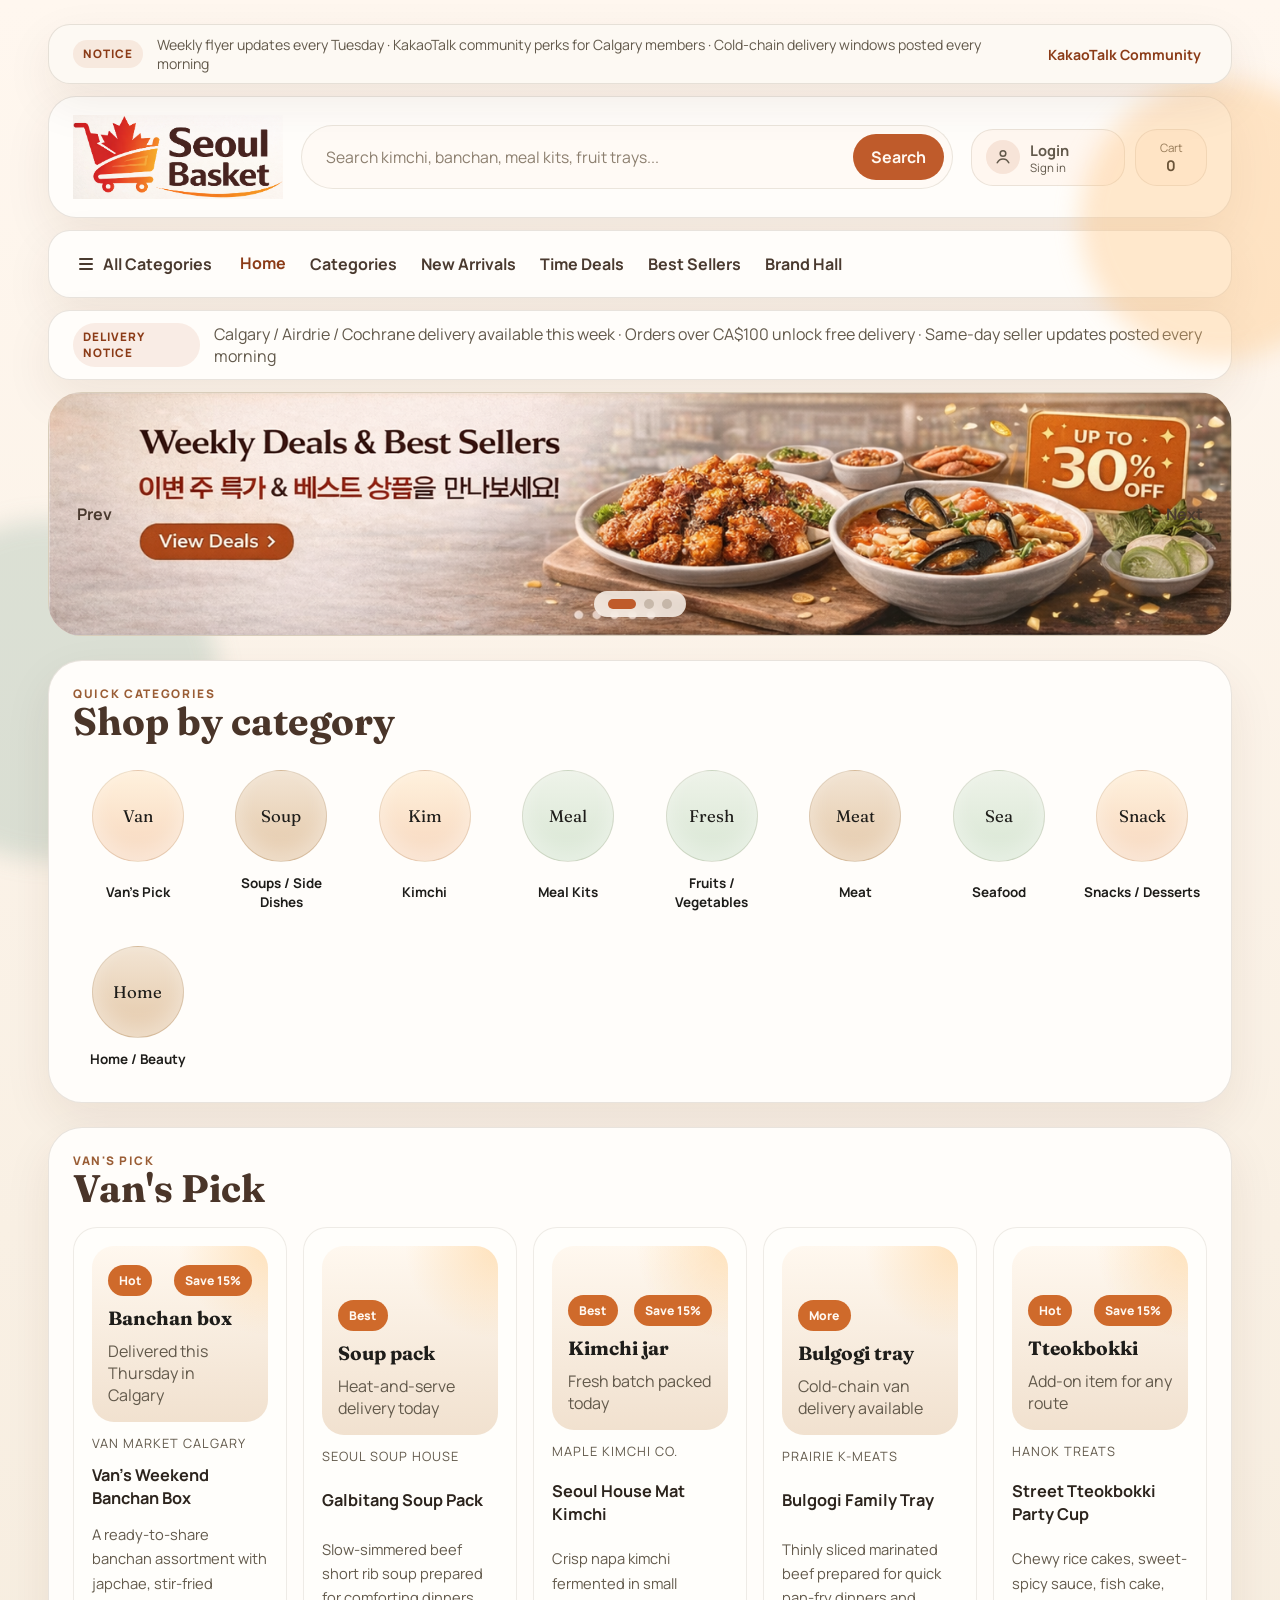
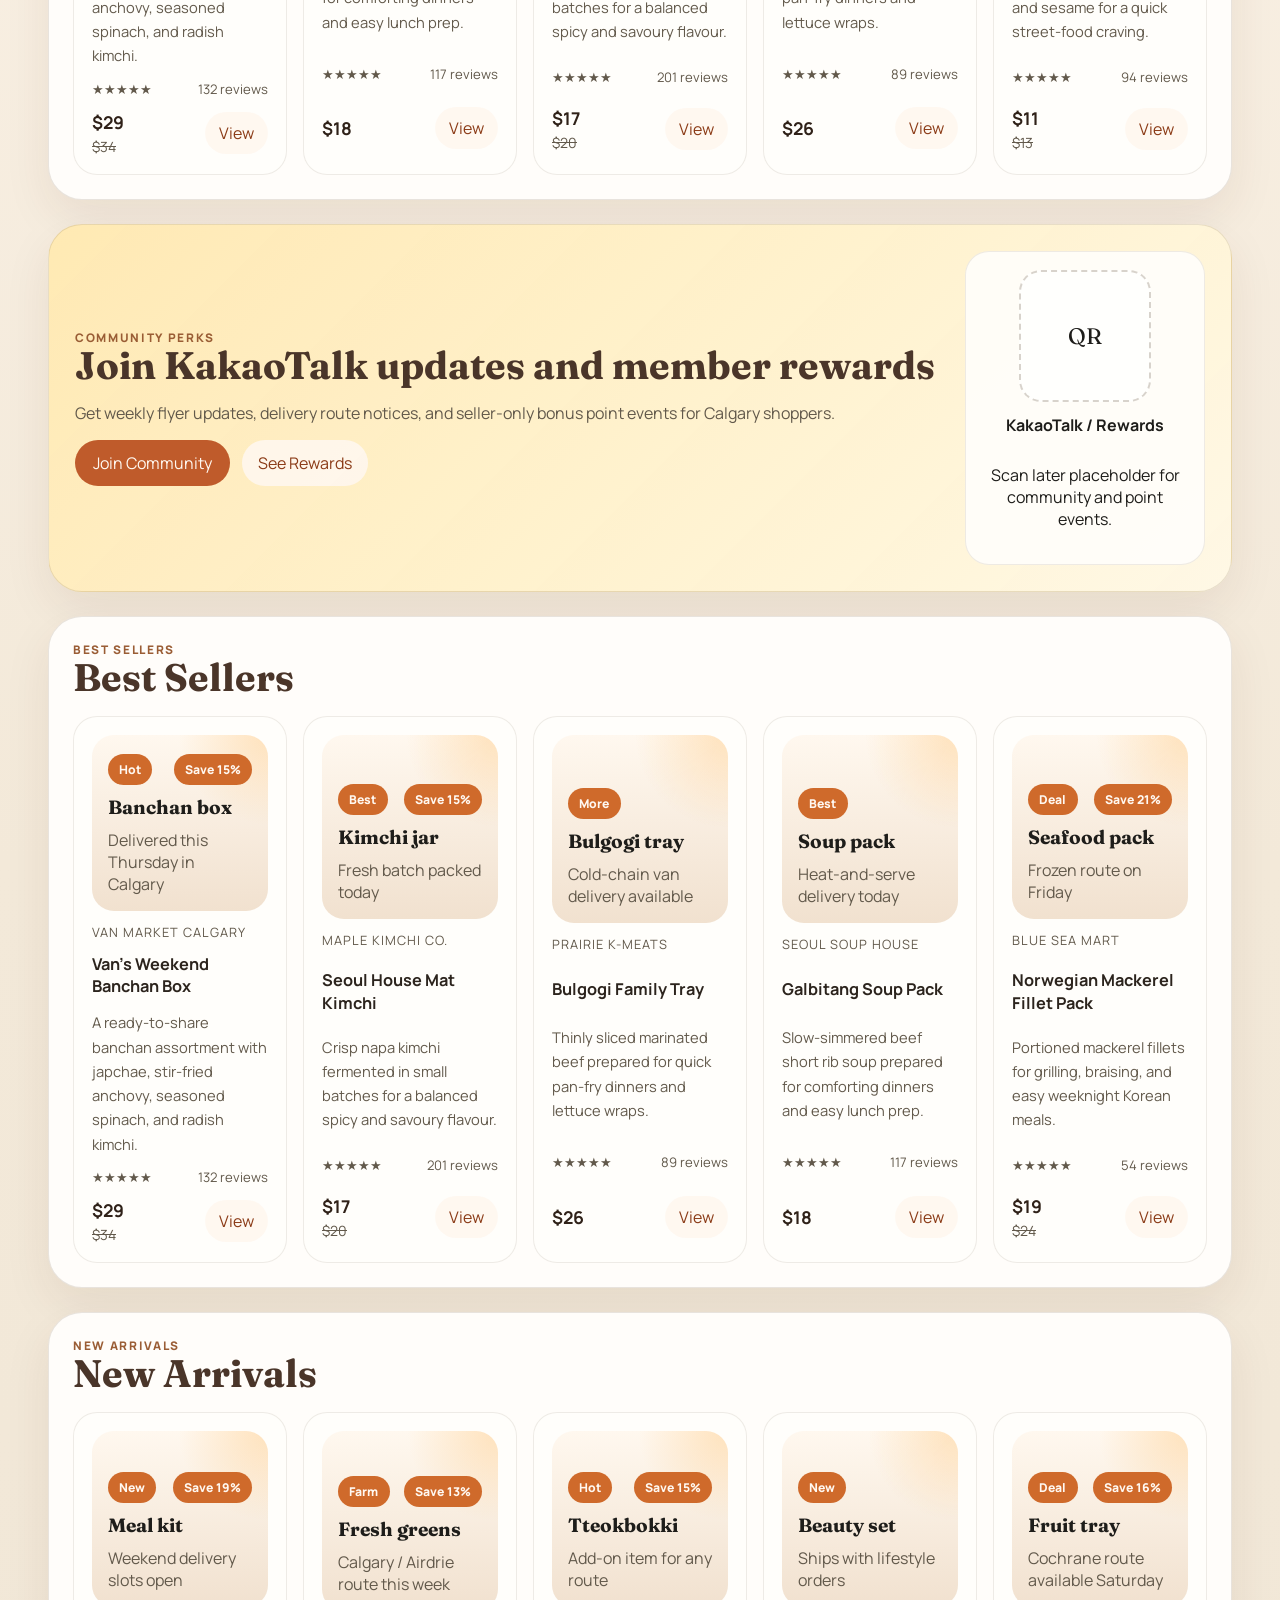
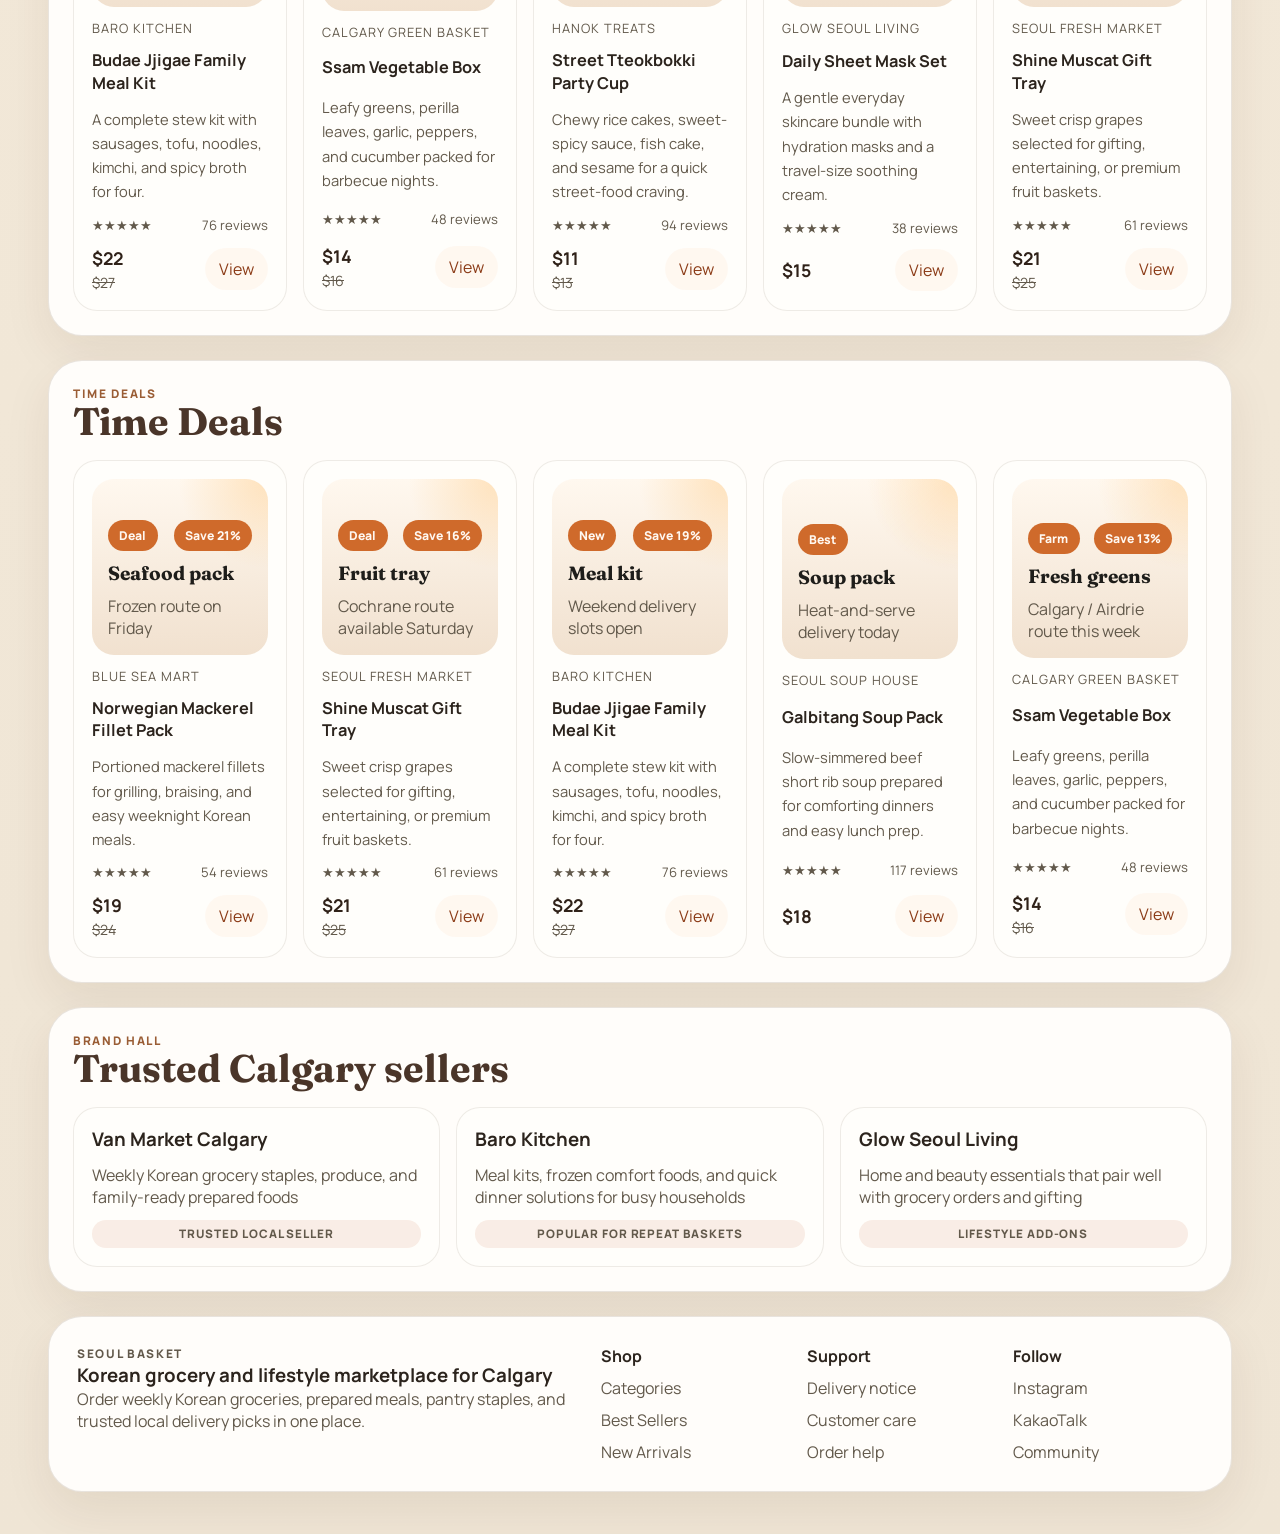
==== index.html @ e6fda18f "Deploying to gh-pages from @ minwookim03-max/ProductforStudy@a2be618640ab3523d55cbaf95f9f45293a58a89" ====
<!doctype html>
<html lang="en">
<head>
  <meta charset="UTF-8" />
  <meta name="viewport" content="width=device-width, initial-scale=1.0" />
  <title>Seoul Basket Calgary Marketplace</title>
  <link rel="preconnect" href="https://fonts.googleapis.com" />
  <link rel="preconnect" href="https://fonts.gstatic.com" crossorigin />
  <link href="https://fonts.googleapis.com/css2?family=Fraunces:wght@500;600;700&family=Manrope:wght@400;500;600;700;800&display=swap" rel="stylesheet" />
  <link href="./style.css?v=prod-a2be618" rel="stylesheet" />
</head>
<body>
  <script>
    window.__APP_ASSET_VERSION__ = "prod-a2be618";
    window.APP_CONFIG = window.APP_CONFIG || {
      googleMapsApiKey: "AIzaSyC_2SfmU3sIT5PCIeGiH0qcoBTX9tlfQNs"
    };
  </script>
  <div id="root"></div>
  <script type="module" src="./main.js?v=prod-a2be618"></script>
</body>
</html>
---- style.css ----
:root {
  color-scheme: light;
  --bg: #f5f0e8;
  --bg-accent: linear-gradient(180deg, #fff7ef 0%, #f3e9d9 52%, #efe5d5 100%);
  --surface: rgba(255, 251, 246, 0.82);
  --surface-strong: #fffdfa;
  --surface-muted: #f0e3d2;
  --ink: #1e1d1a;
  --ink-soft: #62594b;
  --line: rgba(93, 72, 47, 0.16);
  --brand: #bf5b2b;
  --brand-deep: #8b3b17;
  --accent: #2f6b5f;
  --success: #2f7a48;
  --shadow: 0 24px 80px rgba(71, 42, 18, 0.12);
}

* {
  box-sizing: border-box;
}

html {
  scroll-behavior: smooth;
}

body {
  margin: 0;
  min-height: 100vh;
  font-family: "Manrope", sans-serif;
  background: var(--bg-accent);
  color: var(--ink);
}

button,
input {
  font: inherit;
}

button {
  cursor: pointer;
}

#root {
  min-height: 100vh;
}

.page-shell {
  position: relative;
  min-height: 100vh;
  padding: 24px;
}

.page-shell::before,
.page-shell::after {
  content: "";
  position: fixed;
  z-index: 0;
  border-radius: 999px;
  filter: blur(12px);
  pointer-events: none;
}

.page-shell::before {
  top: 80px;
  right: -80px;
  width: 280px;
  height: 280px;
  background: rgba(255, 191, 116, 0.34);
}

.page-shell::after {
  left: -120px;
  bottom: 40px;
  width: 340px;
  height: 340px;
  background: rgba(74, 133, 118, 0.18);
}

.site-header,
.content-shell {
  position: relative;
  z-index: 1;
}

.site-header {
  display: flex;
  align-items: center;
  justify-content: space-between;
  gap: 16px;
  width: min(1180px, 100%);
  margin: 0 auto 18px;
  padding: 12px 18px;
  border: 1px solid var(--line);
  border-radius: 24px;
  background: rgba(255, 253, 250, 0.72);
  backdrop-filter: blur(18px);
  box-shadow: var(--shadow);
}

.brand-block {
  display: flex;
  align-items: center;
  min-height: 128px;
}

.brand-logo {
  display: block;
  width: auto;
  height: 128px;
  max-width: min(320px, 30vw);
  object-fit: contain;
}

.brand-kicker,
.eyebrow {
  margin: 0;
  text-transform: uppercase;
  letter-spacing: 0.16em;
  font-size: 0.74rem;
  color: var(--ink-soft);
}

.brand-title {
  font-family: "Fraunces", serif;
  font-size: 1.55rem;
}

.top-nav {
  display: flex;
  flex-wrap: wrap;
  justify-content: center;
  gap: 10px;
}

.header-actions {
  display: flex;
  align-items: center;
  justify-content: flex-end;
  gap: 10px;
  margin-left: auto;
}

.nav-link,
.filter-chip,
.button-secondary,
.cart-pill,
.login-pill,
.button-primary {
  border: 0;
  border-radius: 999px;
  transition: transform 180ms ease, background-color 180ms ease, color 180ms ease, opacity 180ms ease;
}

.nav-link,
.filter-chip,
.button-secondary {
  padding: 10px 16px;
  background: rgba(255, 247, 239, 0.88);
  color: var(--ink);
}

.nav-link.is-active,
.filter-chip.is-active {
  background: var(--ink);
  color: #fff;
}

.cart-pill,
.login-pill,
.button-primary {
  padding: 12px 18px;
  background: var(--brand);
  color: #fff8f1;
}

.button-secondary {
  color: var(--brand-deep);
}

.login-pill {
  background: rgba(255, 247, 239, 0.88);
  color: var(--ink);
}

.button-primary:hover,
.button-secondary:hover,
.nav-link:hover,
.filter-chip:hover,
.cart-pill:hover,
.login-pill:hover,
.category-card:hover {
  transform: translateY(-1px);
}

.content-shell {
  width: min(1180px, 100%);
  margin: 0 auto;
}

.hero-panel,
.page-panel,
.marketplace-band,
.summary-card {
  border: 1px solid var(--line);
  background: var(--surface);
  backdrop-filter: blur(18px);
  box-shadow: var(--shadow);
}

.hero-panel {
  display: grid;
  grid-template-columns: 1.5fr 0.9fr;
  gap: 24px;
  padding: 30px;
  border-radius: 36px;
}

.section-heading h1,
.section-heading h2,
.product-copy h1,
.hero-copy h1:not(.hero-home-title) {
  margin: 0;
  font-family: "Fraunces", serif;
  line-height: 1.02;
}

.hero-copy h1:not(.hero-home-title) {
  font-size: clamp(2.5rem, 4.5vw, 5rem);
  max-width: 11ch;
}

.hero-copy .hero-home-title {
  margin: 0;
  font-family: "Fraunces", serif;
  font-size: clamp(2.2rem, 3.6vw, 3.75rem);
  font-weight: 600;
  line-height: 1.06;
  letter-spacing: -0.025em;
  max-width: 13ch;
  text-wrap: pretty;
}

.hero-text,
.value-card p,
.seller-card p,
.product-description,
.collection-summary p,
.checkout-note p,
.cart-copy p {
  color: var(--ink-soft);
  line-height: 1.7;
}

.hero-actions,
.stat-grid,
.category-grid,
.seller-grid,
.product-grid,
.step-row,
.form-grid {
  display: grid;
  gap: 14px;
}

.hero-actions {
  grid-template-columns: repeat(2, max-content);
  align-items: center;
  margin: 28px 0;
}

.stat-grid {
  grid-template-columns: repeat(3, minmax(0, 1fr));
}

.stat-card,
.value-card,
.category-card,
.seller-card,
.product-card,
.checkout-note,
.cart-item {
  border: 1px solid var(--line);
  border-radius: 24px;
  background: rgba(255, 254, 252, 0.82);
}

.stat-card,
.value-card,
.seller-card {
  padding: 18px;
}

.stat-card strong {
  display: block;
  font-size: 1.7rem;
  margin-bottom: 8px;
}

.hero-aside {
  display: grid;
  gap: 14px;
  padding: 18px;
  border-radius: 28px;
  background: linear-gradient(180deg, rgba(58, 107, 94, 0.08), rgba(255, 255, 255, 0.6));
}

.section-block,
.page-panel {
  margin-top: 24px;
}

.section-heading {
  display: grid;
  gap: 10px;
  margin-bottom: 18px;
}

.section-heading h2,
.section-heading h1,
.product-copy h1 {
  font-size: clamp(2rem, 3.2vw, 3.4rem);
}

.category-grid {
  grid-template-columns: repeat(4, minmax(0, 1fr));
}

.category-card {
  padding: 22px;
  text-align: left;
}

.category-name {
  display: block;
  margin-bottom: 10px;
  font-weight: 800;
  font-size: 1.05rem;
}

.category-meta,
.category-accent,
.seller-line,
.product-meta,
.summary-highlight,
.rating-row span,
.step-chip,
.checkout-line span {
  color: var(--ink-soft);
}

.category-accent {
  display: block;
  margin-top: 14px;
  line-height: 1.6;
}

.marketplace-band {
  padding: 24px;
  border-radius: 30px;
}

.seller-grid {
  grid-template-columns: repeat(3, minmax(0, 1fr));
}

.seller-card span {
  color: var(--accent);
  font-weight: 700;
}

.product-grid {
  grid-template-columns: repeat(4, minmax(0, 1fr));
}

.product-card {
  padding: 18px;
}

.product-card-top {
  display: grid;
  gap: 12px;
}

.product-badge {
  justify-self: start;
  padding: 7px 12px;
  border-radius: 999px;
  background: rgba(191, 91, 43, 0.12);
  color: var(--brand-deep);
  font-size: 0.82rem;
  font-weight: 800;
}

.product-thumb,
.product-illustration,
.mini-illustration {
  display: grid;
  place-items: center;
  border-radius: 22px;
  background: linear-gradient(135deg, #f8dfbc, #f4f0e8 58%, #dcece6);
  color: var(--brand-deep);
  font-family: "Fraunces", serif;
}

.product-thumb {
  min-height: 160px;
}

.product-card h3,
.seller-card h3,
.value-card h3,
.cart-copy h3 {
  margin: 14px 0 8px;
}

.product-meta,
.product-footer,
.summary-row,
.rating-row,
.checkout-line {
  display: flex;
  align-items: center;
  justify-content: space-between;
  gap: 12px;
}

.product-meta {
  margin: 14px 0 18px;
  font-size: 0.92rem;
}

.product-footer strong,
.price-tag,
.line-total {
  font-size: 1.35rem;
}

.page-panel {
  padding: 28px;
  border-radius: 32px;
}

.category-tabs {
  display: flex;
  flex-wrap: wrap;
  gap: 12px;
  margin-bottom: 16px;
}

.collection-summary {
  display: flex;
  align-items: center;
  justify-content: space-between;
  gap: 18px;
  margin-bottom: 22px;
  padding: 16px 20px;
  border-radius: 22px;
  background: rgba(255, 248, 239, 0.82);
}

.product-layout {
  display: grid;
  grid-template-columns: 1.05fr 1fr;
  gap: 26px;
}

.product-visual {
  display: grid;
  gap: 16px;
}

.product-illustration {
  min-height: 440px;
  font-size: clamp(2.2rem, 6vw, 4.8rem);
}

.purchase-box,
.summary-card {
  display: grid;
  gap: 14px;
  padding: 22px;
  border-radius: 28px;
  background: rgba(255, 249, 244, 0.96);
}

.inline-link {
  padding: 0;
  border: 0;
  background: transparent;
  color: var(--accent);
}

.full-width {
  width: 100%;
}

.split-layout {
  display: grid;
  grid-template-columns: minmax(0, 1.4fr) 360px;
  gap: 24px;
}

.cart-list,
.checkout-form {
  display: grid;
  gap: 18px;
}

.cart-item {
  display: grid;
  grid-template-columns: 108px minmax(0, 1fr) auto auto;
  gap: 16px;
  align-items: center;
  padding: 16px;
}

.mini-illustration {
  min-height: 88px;
}

.qty-control {
  display: inline-flex;
  align-items: center;
  gap: 10px;
  padding: 8px;
  border-radius: 999px;
  background: var(--surface-muted);
}

.qty-control button {
  width: 34px;
  height: 34px;
  border: 0;
  border-radius: 50%;
  background: #fff;
}

.summary-highlight {
  margin: 0;
  padding: 12px 14px;
  border-radius: 18px;
  background: rgba(191, 91, 43, 0.08);
}

.summary-highlight.is-success {
  background: rgba(47, 122, 72, 0.12);
  color: var(--success);
}

.summary-row {
  padding: 6px 0;
}

.summary-row.is-emphasized {
  padding-top: 12px;
  border-top: 1px solid var(--line);
  color: var(--ink);
}

.step-row {
  grid-template-columns: repeat(4, minmax(0, 1fr));
}

.step-chip {
  padding: 12px 14px;
  border-radius: 18px;
  background: rgba(255, 247, 239, 0.9);
  font-weight: 700;
}

.step-chip.is-muted {
  opacity: 0.62;
}

.form-grid {
  grid-template-columns: repeat(2, minmax(0, 1fr));
}

.form-field {
  display: grid;
  gap: 10px;
}

.form-field span {
  font-size: 0.92rem;
  color: var(--ink-soft);
}

.form-field input {
  width: 100%;
  padding: 14px 16px;
  border: 1px solid var(--line);
  border-radius: 18px;
  background: #fffdf9;
  color: var(--ink);
}

.checkout-note {
  padding: 18px;
}

.content-shell-login {
  max-width: 1080px;
}

.login-shell {
  display: grid;
  grid-template-columns: 1.1fr 420px;
  gap: 28px;
  align-items: stretch;
}

.login-promo,
.login-card {
  border: 1px solid var(--line);
  border-radius: 32px;
  background: var(--surface);
  backdrop-filter: blur(18px);
  box-shadow: var(--shadow);
}

.login-promo {
  display: grid;
  align-content: center;
  gap: 20px;
  padding: 40px;
}

.login-promo h1,
.login-card h2 {
  margin: 0;
  font-family: "Fraunces", serif;
  line-height: 1.05;
}

.login-promo h1 {
  font-size: clamp(2.2rem, 4vw, 4.3rem);
  max-width: 11ch;
}

.login-card {
  display: grid;
  gap: 22px;
  padding: 30px;
  background: rgba(255, 249, 244, 0.96);
}

.auth-card-header {
  display: grid;
  gap: 10px;
}

.auth-subcopy {
  margin: 0;
  color: var(--ink-soft);
  line-height: 1.65;
}

.login-form {
  display: grid;
  gap: 16px;
}

.auth-field-group {
  display: grid;
  gap: 14px;
}

.login-form .form-field {
  gap: 8px;
}

.login-form .form-field input {
  padding: 16px 18px;
}

.login-form .form-field.is-invalid input {
  border-color: #c25733;
  background: #fff6f2;
}

.auth-banner {
  margin: 0;
  padding: 12px 14px;
  border-radius: 16px;
  background: rgba(47, 107, 95, 0.08);
  color: var(--accent);
  line-height: 1.55;
}

.auth-banner-error {
  background: rgba(194, 87, 51, 0.12);
  color: #a13f1f;
}

.form-field-address {
  gap: 10px;
}

.field-hint {
  color: var(--ink-soft);
  line-height: 1.45;
}

.address-results {
  display: grid;
  gap: 3px;
  max-height: 640px;
  overflow-y: auto;
}

.address-option {
  display: grid;
  width: 100%;
  min-height: 0;
  gap: 1px;
  margin: 0;
  padding: 6px 8px;
  border: 1px solid var(--line);
  border-radius: 12px;
  background: rgba(255, 252, 248, 0.94);
  text-align: left;
  color: var(--ink);
  font-size: 0.8rem;
  line-height: 1;
  appearance: none;
  -webkit-appearance: none;
}

.address-option strong,
.address-option span {
  display: block;
  overflow: hidden;
  text-overflow: ellipsis;
  white-space: nowrap;
}

.address-option strong {
  font-size: 0.82rem;
  line-height: 1.05;
}

.address-option span {
  color: var(--ink-soft);
  font-size: 0.72rem;
  line-height: 1.05;
}

.selected-address-card {
  display: grid;
  gap: 6px;
  padding: 14px 16px;
  border-radius: 18px;
  background: rgba(47, 107, 95, 0.08);
}

.selected-address-label {
  color: var(--accent);
  font-size: 0.78rem;
  font-weight: 800;
  text-transform: uppercase;
  letter-spacing: 0.08em;
}

.field-error {
  color: #a13f1f;
  line-height: 1.45;
}

.auth-submit,
.auth-secondary {
  min-height: 50px;
}

.login-benefits,
.login-links {
  display: flex;
  flex-wrap: wrap;
  gap: 12px;
}

.login-links {
  justify-content: space-between;
  align-items: center;
  padding-top: 4px;
}

.benefit-chip {
  padding: 10px 14px;
  border-radius: 999px;
  background: rgba(255, 247, 239, 0.92);
  color: var(--brand-deep);
  font-weight: 700;
}

.text-link {
  color: var(--accent);
  text-decoration: none;
  font-weight: 700;
}

.text-link:hover {
  text-decoration: underline;
}

.text-link-button {
  padding: 0;
  border: 0;
  background: transparent;
}



.account-dashboard-card-shell {
  width: min(1120px, 100%);
}

.account-dashboard-shell {
  display: grid;
  grid-template-columns: 220px minmax(0, 1fr);
  gap: 20px;
  align-items: start;
}

.account-sidebar,
.account-panel,
.account-stat-card,
.account-profile-card,
.account-order-card {
  border: 1px solid rgba(93, 72, 47, 0.12);
  border-radius: 22px;
  background: rgba(255, 252, 248, 0.96);
  box-shadow: 0 14px 34px rgba(71, 42, 18, 0.07);
}

.account-sidebar {
  display: grid;
  gap: 10px;
  padding: 14px;
  position: sticky;
  top: 24px;
}

.account-sidebar-link {
  width: 100%;
  padding: 12px 14px;
  border: 0;
  border-radius: 16px;
  background: rgba(255, 247, 239, 0.9);
  color: var(--ink);
  text-align: left;
  font: inherit;
  font-weight: 700;
}

.account-sidebar-link.is-active {
  background: var(--ink);
  color: #fff;
}

.account-sidebar-link.is-logout {
  color: #9b431f;
}

.account-dashboard-main {
  display: grid;
}

.account-panel {
  padding: 22px;
}

.account-order-list,
.account-points-grid {
  display: grid;
  gap: 14px;
  margin-top: 18px;
}

.account-order-card {
  display: flex;
  align-items: center;
  justify-content: space-between;
  gap: 18px;
  padding: 18px;
}

.account-order-main {
  flex: 1;
  display: grid;
  grid-template-columns: repeat(4, minmax(0, 1fr));
  gap: 14px;
}

.account-order-row,
.account-profile-row {
  display: grid;
  gap: 6px;
}

.account-order-row span,
.account-profile-row span,
.account-stat-card span {
  color: var(--ink-soft);
  font-size: 0.84rem;
}

.account-order-row strong,
.account-profile-row strong,
.account-stat-card strong {
  margin: 0;
  font-size: 0.98rem;
}

.account-order-action {
  white-space: nowrap;
}

.account-points-grid {
  grid-template-columns: repeat(3, minmax(0, 1fr));
}

.account-stat-card {
  display: grid;
  gap: 10px;
  padding: 20px;
}

.account-profile-card {
  display: grid;
  gap: 14px;
  margin-top: 18px;
  padding: 20px;
}

.account-profile-form input {
  width: 100%;
  margin-top: 6px;
  padding: 12px 14px;
  border: 1px solid rgba(93, 72, 47, 0.14);
  border-radius: 14px;
  background: #fffdfa;
  color: var(--ink);
}

.account-profile-form input:disabled {
  background: rgba(245, 240, 232, 0.88);
  color: var(--ink-soft);
}
.account-profile-form .form-field-address {
  gap: 10px;
}

.account-profile-form .address-results,
.account-profile-form .selected-address-card {
  width: 100%;
}


.account-profile-row.is-invalid input {
  border-color: #c25733;
  background: #fff6f2;
}

.account-required {
  color: #b24b25;
  font-style: normal;
}

.account-profile-checkbox {
  display: block;
}

.account-profile-checkbox-copy {
  display: grid;
  gap: 8px;
}

.account-profile-checkbox-heading {
  display: inline-flex;
  align-items: center;
  justify-content: flex-start;
  gap: 10px;
  color: var(--ink);
  font-size: 0.92rem;
  font-weight: 700;
}

.account-profile-checkbox-description {
  display: grid;
  justify-items: start;
  gap: 4px;
  color: var(--ink-soft);
}

.account-profile-checkbox-text {
  font-size: 0.72rem;
  line-height: 1.15;
  white-space: nowrap;
}

.account-profile-checkbox input {
  width: 18px;
  height: 18px;
  margin: 0;
  flex: 0 0 auto;
}

.account-profile-actions {
  display: flex;
  justify-content: flex-end;
  gap: 10px;
  margin-top: 4px;
}

.account-history-card,
.account-password-card {
  margin-top: 18px;
  padding: 20px;
  border: 1px solid rgba(93, 72, 47, 0.12);
  border-radius: 22px;
  background: rgba(255, 252, 248, 0.96);
  box-shadow: 0 14px 34px rgba(71, 42, 18, 0.07);
}

.account-points-history-list {
  display: grid;
  gap: 12px;
  margin-top: 18px;
}

.account-points-history-row {
  display: grid;
  grid-template-columns: repeat(5, minmax(0, 1fr));
  gap: 12px;
  padding: 16px;
  border-radius: 18px;
  border: 1px solid rgba(93, 72, 47, 0.1);
  background: #fffdfa;
}

.account-points-history-row div {
  display: grid;
  gap: 6px;
}

.account-points-history-row span,
.account-password-copy {
  color: var(--ink-soft);
  font-size: 0.84rem;
  line-height: 1.55;
}

.account-points-history-row strong {
  font-size: 0.95rem;
}

.account-password-card .button-secondary {
  margin-top: 14px;
}

@media (max-width: 1080px) {
  .account-dashboard-shell {
    grid-template-columns: 1fr;
  }

  .account-sidebar {
    position: static;
  }

  .account-order-main,
  .account-points-grid {
    grid-template-columns: repeat(2, minmax(0, 1fr));
  }

  .account-points-history-row {
    grid-template-columns: repeat(2, minmax(0, 1fr));
  }
}

@media (max-width: 760px) {
  .account-dashboard-shell {
    gap: 14px;
  }

  .account-sidebar {
    grid-template-columns: repeat(4, minmax(0, 1fr));
    padding: 10px;
  }

  .account-sidebar-link {
    min-height: 48px;
    padding: 10px 8px;
    text-align: center;
    font-size: 0.84rem;
  }

  .account-panel,
  .account-order-card,
  .account-profile-card,
  .account-stat-card {
    padding: 18px;
  }

  .account-order-card {
    flex-direction: column;
    align-items: stretch;
  }

  .account-order-main,
  .account-points-grid,
  .account-points-history-row {
    grid-template-columns: 1fr;
  }

  .account-order-action,
  .account-password-card .button-secondary {
    width: 100%;
  }
}

.order-status-stack {
  width: min(1000px, 100%);
  margin: 0 auto;
  display: grid;
  gap: 16px;
}

.order-status-hero,
.order-status-section,
.order-status-card {
  border: 1px solid rgba(93, 72, 47, 0.14);
  border-radius: 24px;
  background: rgba(255, 252, 248, 0.96);
  box-shadow: 0 14px 34px rgba(71, 42, 18, 0.07);
}

.order-status-hero {
  display: grid;
  grid-template-columns: minmax(0, 1.08fr) 340px;
  gap: 18px;
  padding: 22px;
  background: linear-gradient(135deg, rgba(255, 244, 229, 0.98), rgba(246, 252, 248, 0.94));
}

.order-status-hero .section-title,
.order-status-section .section-title {
  font-size: clamp(1.35rem, 2.2vw, 2rem);
  line-height: 1.12;
}

.order-status-summary,
.order-timeline-copy p,
.order-status-card p,
.order-status-support {
  margin: 0;
  color: var(--ink-soft);
  line-height: 1.55;
  font-size: 0.94rem;
}

.order-status-pill-row {
  display: flex;
  flex-wrap: wrap;
  gap: 8px;
  margin-top: 14px;
}

.order-status-pill {
  display: inline-flex;
  align-items: center;
  justify-content: center;
  padding: 7px 12px;
  border-radius: 999px;
  background: rgba(47, 107, 95, 0.08);
  color: var(--accent);
  font-size: 0.76rem;
  font-weight: 800;
}

.order-status-pill.is-strong {
  background: rgba(191, 91, 43, 0.12);
  color: var(--brand-deep);
}

.order-status-meta-card {
  display: grid;
  gap: 10px;
  align-content: start;
  padding: 16px 18px;
  border-radius: 20px;
  background: rgba(255, 255, 255, 0.72);
  border: 1px solid rgba(93, 72, 47, 0.12);
  min-width: 0;
}

.order-meta-row,
.order-item-card,
.order-status-action-row {
  display: flex;
  align-items: center;
  justify-content: space-between;
  gap: 12px;
}

.order-meta-row {
  display: grid;
  grid-template-columns: 108px minmax(0, 1fr);
  align-items: center;
  gap: 12px;
  font-size: 0.9rem;
}

.order-meta-row strong {
  min-width: 0;
  white-space: nowrap;
  font-size: 0.9rem;
}

.order-meta-row span,
.order-timeline-state,
.order-item-price span {
  color: var(--ink-soft);
  white-space: nowrap;
}

.order-status-section,
.order-status-card {
  padding: 20px;
}

.order-timeline,
.order-item-list,
.order-status-side {
  display: grid;
  gap: 12px;
}

.order-timeline-card {
  display: grid;
  grid-template-columns: auto minmax(0, 1fr) auto;
  gap: 12px;
  align-items: center;
  padding: 15px 16px;
  border-radius: 18px;
  border: 1px solid rgba(93, 72, 47, 0.12);
  background: #fffdfa;
}

.order-timeline-card.is-current {
  border-color: rgba(47, 107, 95, 0.3);
  background: rgba(47, 107, 95, 0.06);
}

.order-timeline-card.is-complete {
  background: rgba(191, 91, 43, 0.05);
}

.order-timeline-marker {
  display: inline-flex;
  align-items: center;
  justify-content: center;
  width: 34px;
  height: 34px;
  border-radius: 50%;
  background: rgba(191, 91, 43, 0.12);
  color: var(--brand-deep);
  font-weight: 800;
}

.order-timeline-card.is-current .order-timeline-marker {
  background: rgba(47, 107, 95, 0.14);
  color: var(--accent);
}

.order-timeline-copy {
  display: grid;
  gap: 4px;
}

.order-timeline-copy strong {
  font-size: 0.96rem;
}

.order-timeline-state {
  font-size: 0.78rem;
  font-weight: 700;
}

.order-status-grid {
  display: grid;
  grid-template-columns: minmax(0, 1.18fr) 280px;
  gap: 16px;
}

.order-item-card {
  padding: 14px 16px;
  border-radius: 18px;
  border: 1px solid rgba(93, 72, 47, 0.12);
  background: #fffdfa;
}

.order-item-media {
  display: grid;
  place-items: center;
  min-width: 104px;
  padding: 14px;
  border: 0;
  border-radius: 16px;
  background: linear-gradient(135deg, #f8dfbc, #f4f0e8 58%, #dcece6);
  color: var(--brand-deep);
  text-align: center;
}

.order-item-name-link,
.order-item-media {
  transition: transform 180ms ease, box-shadow 180ms ease, color 180ms ease;
}

.order-item-media:hover,
.order-item-name-link:hover {
  transform: translateY(-1px);
}

.order-item-copy {
  flex: 1;
  display: grid;
  gap: 4px;
}

.order-item-copy h3,
.order-status-card strong {
  margin: 0;
}

.order-item-copy .cart-item-seller {
  font-size: 0.8rem;
}

.order-item-name-link {
  padding: 0;
  border: 0;
  background: transparent;
  color: var(--ink);
  font: inherit;
  font-weight: 700;
  text-align: left;
}

.order-item-price {
  display: grid;
  gap: 4px;
  justify-items: end;
  text-align: right;
}

.order-status-action-row {
  margin-top: 14px;
  justify-content: flex-start;
}

.order-status-action-row .button-secondary,
.order-status-action-row .button-primary {
  padding: 10px 14px;
  font-size: 0.88rem;
}

@media (max-width: 1080px) {
  .order-status-hero,
  .order-status-grid {
    grid-template-columns: 1fr;
  }
}

@media (max-width: 760px) {
  .order-status-stack {
    gap: 14px;
  }

  .order-status-hero,
  .order-status-section,
  .order-status-card {
    padding: 18px;
  }

  .order-timeline-card,
  .order-item-card,
  .order-status-action-row {
    grid-template-columns: 1fr;
    flex-direction: column;
    align-items: flex-start;
  }

  .order-item-media,
  .order-item-price,
  .order-status-action-row .button-secondary,
  .order-status-action-row .button-primary {
    width: 100%;
    justify-items: flex-start;
    text-align: left;
  }
}

@media (max-width: 1080px) {
  .hero-panel,
  .product-layout,
  .split-layout,
  .login-shell {
    grid-template-columns: 1fr;
  }

  .category-grid,
  .product-grid {
    grid-template-columns: repeat(2, minmax(0, 1fr));
  }

  .seller-grid,
  .stat-grid,
  .step-row,
  .form-grid {
    grid-template-columns: repeat(2, minmax(0, 1fr));
  }
}

@media (max-width: 760px) {
  .page-shell {
    padding: 14px;
  }

  .site-header {
    flex-direction: column;
    align-items: stretch;
    padding: 10px 14px;
  }

  .brand-block {
    min-height: 48px;
  }

  .brand-logo {
    height: 48px;
    max-width: min(240px, 74vw);
  }

  .top-nav {
    justify-content: flex-start;
    gap: 8px;
  }

  .header-actions {
    width: 100%;
    justify-content: flex-end;
  }

  .hero-panel,
  .page-panel,
  .marketplace-band,
  .login-promo,
  .login-card {
    padding: 20px;
    border-radius: 24px;
  }

  .hero-actions,
  .collection-summary,
  .cart-item {
    grid-template-columns: 1fr;
  }

  .login-links {
    flex-direction: column;
    align-items: flex-start;
  }

  .hero-actions {
    display: flex;
    flex-direction: column;
    align-items: stretch;
  }

  .hero-copy .hero-home-title {
    font-size: clamp(1.95rem, 6.8vw, 2.85rem);
    line-height: 1.08;
    letter-spacing: -0.02em;
    max-width: 12ch;
  }

  .category-grid,
  .product-grid,
  .seller-grid,
  .stat-grid,
  .step-row,
  .form-grid {
    grid-template-columns: 1fr;
  }

  .cart-item {
    display: grid;
  }

  .product-illustration {
    min-height: 260px;
  }
}

/* Homepage Redesign 2026-04-13 */
.page-shell {
  width: 100%;
}

.market-shell {
  width: calc(100% - 48px);
  margin: 0 auto;
  display: grid;
  gap: 12px;
  box-sizing: border-box;
}

.announcement-bar,
.header-main,
.nav-strip-inner,
.delivery-line-inner,
.content-shell {
  width: 100%;
  max-width: none;
  margin: 0;
  box-sizing: border-box;
}

.site-header {
  display: grid;
  gap: 12px;
  margin: 0;
  padding: 0;
  border: 0;
  background: transparent;
  box-shadow: none;
  backdrop-filter: none;
}

.header-main,
.nav-strip,
.delivery-line,
.hero-carousel,
.home-section,
.promo-banner,
.footer-preview {
  width: 100%;
  margin: 0;
  box-sizing: border-box;
}

.announcement-bar {
  position: relative;
  z-index: 2;
  padding: 0;
}

.announcement-inner,
.header-main,
.nav-strip-inner,
.delivery-line-inner,
.hero-banner-shell,
.home-section,
.promo-banner,
.footer-preview {
  border: 1px solid rgba(93, 72, 47, 0.14);
  box-shadow: 0 18px 48px rgba(71, 42, 18, 0.08);
}

.announcement-inner {
  display: flex;
  align-items: center;
  gap: 14px;
  width: 100%;
  padding: 10px 24px;
  border-radius: 22px;
  background: #fdf9f3;
  color: var(--ink-soft);
  font-size: 0.88rem;
}

.announcement-label,
.delivery-pill,
.hero-visual-badge,
.market-product-badge,
.brand-hall-eta {
  display: inline-flex;
  align-items: center;
  justify-content: center;
  padding: 6px 10px;
  border-radius: 999px;
  background: rgba(191, 91, 43, 0.1);
  color: var(--brand-deep);
  font-size: 0.73rem;
  font-weight: 800;
  letter-spacing: 0.08em;
  text-transform: uppercase;
}

.announcement-text,
.delivery-line-inner p,
.promo-banner-text,
.footer-brand p,
.brand-hall-card p,
.hero-visual-note,
.market-product-description {
  margin: 0;
  color: var(--ink-soft);
}

.announcement-text {
  flex: 1;
}

.announcement-link {
  border: 0;
  background: transparent;
  color: var(--brand-deep);
  font-weight: 700;
}

.header-main {
  display: grid;
  grid-template-columns: auto minmax(320px, 1fr) auto;
  align-items: center;
  gap: 18px;
  padding: 18px 24px;
  border-radius: 28px;
  background: #fffdfa;
}

.header-logo-button,
.header-search-button,
.category-trigger,
.market-nav-link,
.header-utility-button,
.cart-utility,
.slider-arrow,
.hero-benefit-chip,
.section-link-button {
  transition: transform 180ms ease, background-color 180ms ease, color 180ms ease, border-color 180ms ease;
}

.header-logo-button {
  display: flex;
  align-items: center;
  padding: 0;
  border: 0;
  background: transparent;
}

.header-logo-image {
  display: block;
  width: auto;
  height: 84px;
  max-width: min(280px, 26vw);
  object-fit: contain;
}

.header-search-shell {
  display: grid;
  grid-template-columns: 1fr auto;
  align-items: center;
  gap: 10px;
  padding: 8px;
  border-radius: 999px;
  background: #fffaf5;
  border: 1px solid rgba(93, 72, 47, 0.12);
}

.header-search-input {
  width: 100%;
  border: 0;
  outline: none;
  background: transparent;
  padding: 0 16px;
  color: var(--ink);
  font-size: 0.98rem;
}

.header-search-input::placeholder {
  color: #8c7f6f;
}

.header-search-button {
  border: 0;
  border-radius: 999px;
  padding: 12px 18px;
  background: var(--brand);
  color: #fff8f1;
  font-weight: 700;
}

.header-utility {
  display: flex;
  align-items: center;
  gap: 10px;
}

.header-utility-button,
.cart-utility {
  display: grid;
  justify-items: center;
  min-width: 72px;
  padding: 10px 12px;
  border: 1px solid rgba(93, 72, 47, 0.12);
  border-radius: 22px;
  background: rgba(255, 247, 239, 0.9);
  color: var(--ink);
}

.header-utility-button strong,
.cart-utility strong {
  font-size: 0.92rem;
}

.header-utility-button span,
.cart-utility-label {
  font-size: 0.72rem;
  color: var(--ink-soft);
}

.account-menu-shell {
  position: relative;
}

.header-account-button {
  display: flex;
  align-items: center;
  justify-content: flex-start;
  gap: 10px;
  min-width: 154px;
  padding: 10px 14px;
}

.header-account-copy {
  display: grid;
  justify-items: flex-start;
  text-align: left;
}

.header-account-icon {
  display: inline-flex;
  align-items: center;
  justify-content: center;
  width: 34px;
  height: 34px;
  border-radius: 50%;
  background: rgba(191, 91, 43, 0.12);
  color: var(--brand-deep);
  flex: 0 0 34px;
}

.header-account-icon svg {
  width: 18px;
  height: 18px;
  fill: none;
  stroke: currentColor;
  stroke-width: 1.7;
  stroke-linecap: round;
  stroke-linejoin: round;
}

.account-dropdown {
  position: absolute;
  top: calc(100% + 10px);
  right: 0;
  min-width: 180px;
  display: grid;
  gap: 6px;
  padding: 10px;
  border: 1px solid rgba(93, 72, 47, 0.12);
  border-radius: 20px;
  background: #fffdfa;
  box-shadow: 0 18px 38px rgba(74, 51, 32, 0.12);
  z-index: 20;
}

.account-dropdown-link {
  border: 0;
  border-radius: 14px;
  padding: 11px 12px;
  background: rgba(255, 247, 239, 0.85);
  color: var(--ink);
  text-align: left;
  font: inherit;
  transition: background-color 180ms ease, transform 180ms ease, color 180ms ease;
}

.account-dropdown-link:hover {
  background: rgba(191, 91, 43, 0.12);
  color: var(--brand-deep);
  transform: translateY(-1px);
}

.account-dropdown-link.is-logout {
  color: #9b431f;
}

.nav-strip-inner,
.delivery-line-inner {
  display: flex;
  align-items: center;
  gap: 14px;
  width: 100%;
  padding: 12px 24px;
  border-radius: 22px;
  background: #fffdfa;
  box-sizing: border-box;
}

.category-nav-shell {
  position: relative;
}

.category-trigger {
  display: inline-flex;
  align-items: center;
  gap: 10px;
  padding: 10px 6px;
  border: 0;
  background: transparent;
  color: #4a3a2f;
  font: inherit;
  font-weight: 700;
}

.category-trigger:hover {
  color: var(--brand-deep);
}

.category-trigger-icon {
  display: inline-grid;
  gap: 3px;
  width: 14px;
}

.category-trigger-icon span {
  display: block;
  width: 14px;
  height: 1.8px;
  border-radius: 999px;
  background: currentColor;
}


.category-dropdown {
  position: absolute;
  top: calc(100% + 10px);
  left: 0;
  width: min(292px, calc(100vw - 96px));
  opacity: 0;
  visibility: hidden;
  transform: translateY(4px);
  transition: opacity 160ms ease, transform 160ms ease, visibility 160ms ease;
  z-index: 24;
}

.category-nav-shell:hover .category-dropdown,
.category-nav-shell:focus-within .category-dropdown {
  opacity: 1;
  visibility: visible;
  transform: translateY(0);
}

.category-dropdown-panel {
  padding: 8px;
  border: 1px solid rgba(93, 72, 47, 0.1);
  border-radius: 20px;
  background: rgba(255, 253, 249, 0.98);
  box-shadow: 0 16px 34px rgba(71, 42, 18, 0.1);
}

.category-dropdown-list {
  display: grid;
  gap: 4px;
}

.category-dropdown-item {
  position: relative;
}

.category-dropdown-link {
  width: 100%;
  display: flex;
  align-items: center;
  justify-content: space-between;
  gap: 10px;
  padding: 11px 12px;
  border: 0;
  border-radius: 14px;
  background: transparent;
  color: var(--ink);
  text-align: left;
  font: inherit;
  transition: background-color 160ms ease, color 160ms ease;
}

.category-dropdown-link strong {
  color: #2f241c;
  font-size: 0.96rem;
}

.category-dropdown-link:hover,
.category-dropdown-item:hover > .category-dropdown-link {
  background: rgba(191, 91, 43, 0.1);
  color: var(--brand-deep);
}

.category-dropdown-arrow {
  font-size: 1rem;
  color: #a45a30;
}

.category-submenu {
  position: absolute;
  top: 0;
  left: calc(100% + 8px);
  min-width: 220px;
  display: grid;
  gap: 10px;
  padding: 12px;
  border: 1px solid rgba(93, 72, 47, 0.1);
  border-radius: 18px;
  background: rgba(255, 253, 249, 0.99);
  box-shadow: 0 16px 34px rgba(71, 42, 18, 0.1);
  opacity: 0;
  visibility: hidden;
  transform: translateX(4px);
  transition: opacity 160ms ease, transform 160ms ease, visibility 160ms ease;
}

.category-dropdown-item:hover .category-submenu {
  opacity: 1;
  visibility: visible;
  transform: translateX(0);
}

.category-submenu-title {
  margin: 0;
  color: #2f241c;
  font-size: 0.88rem;
  font-weight: 800;
}

.category-submenu-list {
  display: grid;
  gap: 6px;
}

.category-submenu-link {
  width: 100%;
  border: 0;
  border-radius: 12px;
  padding: 9px 10px;
  background: rgba(255, 247, 239, 0.72);
  color: var(--ink);
  text-align: left;
  font: inherit;
  font-size: 0.9rem;
}

.category-submenu-link:hover {
  background: rgba(191, 91, 43, 0.12);
  color: var(--brand-deep);
}

.market-nav {
  display: flex;
  flex-wrap: wrap;
  gap: 8px;
}

.market-nav-link,
.section-link-button,
.slider-arrow,
.hero-benefit-chip {
  display: inline-flex;
  align-items: center;
  border: 0;
  border-radius: 999px;
  background: transparent;
  color: #4a3a2f;
  padding: 10px 8px;
  font: inherit;
  font-weight: 700;
  text-decoration: none;
}

.market-nav-link.is-active,
.section-link-button:hover,
.slider-arrow:hover,
.hero-benefit-chip:hover,
.header-search-button:hover,
.category-trigger:hover,
.header-utility-button:hover,
.cart-utility:hover {
  transform: translateY(-1px);
}

.market-nav-link.is-active {
  color: var(--brand-deep);
}

.nav-strip-inner,
.delivery-line-inner {
  justify-content: flex-start;
  width: 100%;
}

.content-shell {
  width: 100%;
  margin: 0;
}

.home-stack {
  display: grid;
  gap: 24px;
}

.hero-carousel,
.home-section,
.promo-banner,
.footer-preview {
  position: relative;
  overflow: hidden;
  border-radius: 34px;
  background: #fffdfa;
}

.hero-carousel {
  padding: 0;
  border: 0;
  box-shadow: none;
  background: transparent;
}

.hero-banner-shell {
  position: relative;
  overflow: hidden;
  border-radius: 24px;
  border: 1px solid rgba(93, 72, 47, 0.12);
  box-shadow: 0 18px 40px rgba(71, 42, 18, 0.08);
  background: #eadfce;
}

.hero-banner-image {
  display: block;
  width: 100%;
  height: auto;
  object-fit: contain;
  object-position: center center;
  image-rendering: auto;
}


.section-kicker {
  margin: 0;
  color: #9a5d35;
  font-size: 0.74rem;
  font-weight: 800;
  letter-spacing: 0.14em;
  text-transform: uppercase;
}

.hero-title-en,
.section-title {
  margin: 0;
  font-family: "Fraunces", serif;
  line-height: 1.04;
  color: #4a3529;
}

.hero-title-en {
  font-size: clamp(2.8rem, 4.2vw, 4.5rem);
  max-width: 12ch;
}

.hero-title-ko {
  margin: 0;
  max-width: 11ch;
  font-size: clamp(1.55rem, 2.8vw, 3rem);
  line-height: 1.18;
  font-weight: 900;
  color: #5a3424;
}

.hero-subcopy {
  display: none;
}

.hero-cta-row,
.promo-banner-actions {
  display: flex;
  flex-wrap: wrap;
  gap: 12px;
}

.hero-primary-button {
  min-width: 156px;
  background: #cf6a2b;
}

.hero-controls-bar {
  position: absolute;
  left: 50%;
  bottom: 18px;
  transform: translateX(-50%);
  display: flex;
  align-items: center;
  gap: 14px;
  padding: 8px 14px;
  border-radius: 999px;
  background: rgba(255, 249, 242, 0.82);
  backdrop-filter: blur(6px);
}

.slider-arrow {
  position: absolute;
  top: 50%;
  transform: translateY(-50%);
  z-index: 2;
}

.slider-arrow-prev {
  left: 20px;
}

.slider-arrow-next {
  right: 20px;
}

.hero-slider-controls {
  display: flex;
  align-items: center;
  gap: 14px;
}

.slider-dots {
  display: flex;
  align-items: center;
  gap: 8px;
}

.slider-dot {
  width: 10px;
  height: 10px;
  padding: 0;
  border: 0;
  border-radius: 999px;
  background: rgba(93, 72, 47, 0.24);
}

.slider-dot.is-active {
  width: 28px;
  background: var(--brand);
}


.hero-visual-title,
.market-product-name,
.brand-hall-card h3,
.footer-brand h3 {
  margin: 0;
  color: #2c241d;
}

.hero-benefit-strip {
  display: none;
}

.hero-benefit-chip {
  padding: 10px 12px;
  border-radius: 999px;
  background: rgba(255, 247, 239, 0.95);
}

.quick-menu-section,
.home-section,
.brand-hall-section {
  padding: 24px;
}

.section-header-row {
  display: flex;
  align-items: flex-end;
  justify-content: space-between;
  gap: 16px;
  margin-bottom: 18px;
}

.section-title {
  font-size: clamp(1.65rem, 3vw, 2.65rem);
}

.quick-menu-grid {
  display: grid;
  grid-template-columns: repeat(auto-fit, minmax(118px, 1fr));
  gap: 14px;
}

.quick-category-button {
  display: grid;
  justify-items: center;
  gap: 12px;
  padding: 10px 4px;
  border: 0;
  background: transparent;
  color: var(--ink);
}

.quick-category-thumb {
  display: grid;
  place-items: center;
  width: 92px;
  height: 92px;
  border-radius: 999px;
  border: 1px solid rgba(93, 72, 47, 0.1);
  font-family: "Fraunces", serif;
  font-size: 1.05rem;
  box-shadow: inset 0 -10px 20px rgba(255, 255, 255, 0.4);
}

.quick-category-button.is-orange .quick-category-thumb {
  background: linear-gradient(180deg, #fff1dd, #f7d7bd);
}

.quick-category-button.is-brown .quick-category-thumb {
  background: linear-gradient(180deg, #f2e4d3, #e4c8a8);
}

.quick-category-button.is-green .quick-category-thumb {
  background: linear-gradient(180deg, #eef3e9, #d8e6d3);
}

.quick-category-label {
  font-size: 0.84rem;
  font-weight: 700;
  text-align: center;
  line-height: 1.4;
}

.market-product-grid,
.brand-hall-grid {
  display: grid;
  gap: 16px;
}

.market-product-grid {
  grid-template-columns: repeat(5, minmax(0, 1fr));
}

.market-product-card,
.brand-hall-card,
.promo-qr-card {
  display: grid;
  gap: 12px;
  padding: 18px;
  border-radius: 24px;
  background: rgba(255, 254, 251, 0.92);
  border: 1px solid rgba(93, 72, 47, 0.1);
  transition: transform 180ms ease, box-shadow 180ms ease, border-color 180ms ease;
}

.market-product-card {
  cursor: pointer;
}

.market-product-card:focus-visible {
  outline: 2px solid rgba(191, 91, 43, 0.35);
  outline-offset: 3px;
}

.market-product-media {
  display: grid;
  gap: 10px;
  min-height: 176px;
  align-content: end;
  padding: 16px;
  border-radius: 22px;
  background:
    radial-gradient(circle at top right, rgba(255, 205, 139, 0.5), transparent 36%),
    linear-gradient(180deg, #fff8ef, #f1e1cf);
}

.market-product-media-top {
  display: flex;
  align-items: center;
  justify-content: space-between;
  gap: 10px;
}

.market-product-discount,
.detail-discount-badge,
.detail-tag-pill {
  display: inline-flex;
  align-items: center;
  justify-content: center;
  width: fit-content;
  padding: 7px 11px;
  border-radius: 999px;
  background: #cf6a2b;
  color: #fff8f1;
  font-size: 0.76rem;
  font-weight: 800;
  letter-spacing: 0.01em;
}

.market-product-media-title {
  font-family: "Fraunces", serif;
  font-size: 1.2rem;
}

.market-product-media-note,
.market-product-seller,
.market-product-meta,
.footer-columns a,
.brand-hall-eta {
  color: var(--ink-soft);
}

.market-product-seller {
  margin: 0;
  font-size: 0.8rem;
  text-transform: uppercase;
  letter-spacing: 0.08em;
}

.market-product-name {
  font-size: 1.02rem;
  line-height: 1.4;
}

.market-product-description {
  font-size: 0.92rem;
  line-height: 1.65;
}

.market-product-meta,
.market-product-footer {
  display: flex;
  align-items: center;
  justify-content: space-between;
  gap: 10px;
}

.market-product-meta {
  font-size: 0.82rem;
}

.market-product-price-stack {
  display: grid;
  gap: 3px;
}

.market-product-price {
  font-size: 1.1rem;
  color: #2f2118;
}

.market-product-compare-price,
.detail-compare-price {
  color: var(--ink-soft);
  text-decoration: line-through;
  font-size: 0.88rem;
}

.market-product-action {
  padding: 10px 14px;
}

@media (hover: hover) and (pointer: fine) {
  .market-product-card:hover,
  .detail-thumb:hover,
  .delivery-zone-card:hover,
  .review-card:hover {
    transform: translateY(-4px);
    box-shadow: 0 22px 40px rgba(71, 42, 18, 0.12);
    border-color: rgba(191, 91, 43, 0.18);
  }

  .detail-add-cart-button:hover,
  .sticky-mobile-cart-button:hover {
    transform: translateY(-2px);
    box-shadow: 0 18px 32px rgba(207, 106, 43, 0.3);
  }
}

.promo-banner {
  display: grid;
  grid-template-columns: minmax(0, 1fr) 240px;
  gap: 18px;
  align-items: center;
  padding: 26px;
  background: linear-gradient(135deg, rgba(255, 233, 176, 0.94), rgba(255, 248, 229, 0.98));
}

.promo-qr-card {
  justify-items: center;
  text-align: center;
  min-height: 100%;
}

.qr-placeholder {
  display: grid;
  place-items: center;
  width: 132px;
  height: 132px;
  border-radius: 22px;
  border: 2px dashed rgba(93, 72, 47, 0.24);
  background: rgba(255, 255, 255, 0.72);
  font-family: "Fraunces", serif;
  font-size: 1.4rem;
}

.brand-hall-grid {
  grid-template-columns: repeat(3, minmax(0, 1fr));
}

.footer-preview {
  display: grid;
  grid-template-columns: minmax(260px, 1fr) 1.2fr;
  gap: 22px;
  padding: 28px;
  margin-bottom: 18px;
}

.footer-columns {
  display: grid;
  grid-template-columns: repeat(3, minmax(0, 1fr));
  gap: 16px;
}

.footer-columns div {
  display: grid;
  gap: 10px;
}

.footer-columns strong {
  color: #2c241d;
}

.footer-columns a {
  text-decoration: none;
}

.footer-columns a:hover,
.announcement-link:hover {
  text-decoration: underline;
}

@media (max-width: 1120px) {
  .header-main,
  .promo-banner,
  .footer-preview,
  .hero-grid {
    grid-template-columns: 1fr;
  }

  .market-product-grid {
    grid-template-columns: repeat(3, minmax(0, 1fr));
  }

  .brand-hall-grid,
  .footer-columns {
    grid-template-columns: repeat(2, minmax(0, 1fr));
  }

  .header-logo-image {
    height: 72px;
  }
}

@media (max-width: 760px) {
  .market-shell {
    width: calc(100% - 20px);
    gap: 10px;
  }

  .announcement-inner,
  .header-main,
  .nav-strip-inner,
  .delivery-line-inner,
  .hero-carousel,
  .home-section,
  .promo-banner,
  .footer-preview {
    border-radius: 24px;
  }

  .announcement-inner,
  .nav-strip-inner,
  .delivery-line-inner,
  .section-header-row,
  .hero-cta-row,
  .hero-slider-controls,
  .market-product-meta,
  .market-product-footer {
    flex-direction: column;
    align-items: flex-start;
  }

  .header-main,
  .nav-strip-inner,
  .delivery-line-inner,
  .announcement-inner {
    padding: 16px;
  }

  .nav-strip-inner,
  .delivery-line-inner {
    gap: 10px;
  }

  .header-utility {
    width: 100%;
    justify-content: space-between;
    flex-wrap: wrap;
  }

  .account-menu-shell {
    flex: 1 1 180px;
  }

  .header-account-button {
    width: 100%;
  }

  .account-dropdown {
    left: 0;
    right: auto;
    min-width: min(100%, 220px);
  }

  .header-search-shell,
  .announcement-text,
  .delivery-line-inner p {
    width: 100%;
  }

  .market-nav {
    width: 100%;
    overflow-x: auto;
    flex-wrap: nowrap;
    padding-bottom: 4px;
  }

  .category-dropdown {
    position: static;
    width: 100%;
    margin-top: 10px;
    opacity: 1;
    visibility: visible;
    transform: none;
    display: none;
  }

  .category-nav-shell:hover .category-dropdown,
  .category-nav-shell:focus-within .category-dropdown {
    display: block;
  }

  .category-submenu {
    position: static;
    min-width: 0;
    margin-top: 8px;
    opacity: 1;
    visibility: visible;
    transform: none;
    display: none;
    box-shadow: none;
  }

  .category-dropdown-item:hover .category-submenu {
    display: grid;
  }

  .quick-menu-grid {
    grid-template-columns: repeat(auto-fit, minmax(96px, 1fr));
  }

  .market-product-grid,
  .brand-hall-grid,
  .footer-columns,
  .hero-visual-grid {
    grid-template-columns: 1fr 1fr;
  }

  .hero-title-en {
    font-size: clamp(2rem, 10vw, 3rem);
  }

  .hero-title-ko {
    font-size: clamp(1.3rem, 5.6vw, 2rem);
  }

  .announcement-inner,
  .delivery-line-inner {
    border-radius: 18px;
  }

  .quick-category-thumb {
    width: 82px;
    height: 82px;
  }
}


/* Product Detail Page 2026-04-13 */
.detail-stack {
  display: grid;
  gap: 24px;
  padding-bottom: 104px;
}

.page-focus-anchor {
  width: 1px;
  height: 1px;
  margin: 0;
  padding: 0;
  overflow: hidden;
  opacity: 0;
  pointer-events: none;
}

.page-focus-anchor:focus {
  outline: none;
}

.detail-breadcrumbs,
.product-detail-shell,
.product-detail-panel {
  border-radius: 30px;
  border: 1px solid rgba(93, 72, 47, 0.12);
  background: rgba(255, 253, 249, 0.95);
  box-shadow: 0 18px 48px rgba(71, 42, 18, 0.08);
}

.detail-breadcrumbs {
  display: flex;
  align-items: center;
  gap: 10px;
  padding: 14px 22px;
  color: var(--ink-soft);
  font-size: 0.9rem;
}

.detail-back-link {
  border: 0;
  padding: 0;
  background: transparent;
  color: var(--brand-deep);
  font-weight: 700;
}

.product-detail-shell,
.product-detail-panel {
  padding: 26px;
}

.product-detail-grid {
  display: grid;
  grid-template-columns: minmax(0, 1.05fr) minmax(360px, 0.95fr);
  gap: 24px;
}

.detail-gallery-card,
.detail-info-card,
.delivery-zone-card,
.review-summary-card,
.review-card {
  display: grid;
  gap: 14px;
}

.detail-main-visual,
.detail-thumb,
.delivery-zone-card,
.review-summary-card,
.review-card {
  border: 1px solid rgba(93, 72, 47, 0.1);
  background: rgba(255, 254, 251, 0.98);
}

.detail-main-visual {
  display: grid;
  align-content: end;
  min-height: 520px;
  padding: 28px;
  border-radius: 30px;
  background:
    radial-gradient(circle at top right, rgba(255, 255, 255, 0.55), transparent 34%),
    linear-gradient(180deg, var(--detail-start), var(--detail-end));
}

.detail-main-visual strong {
  font-family: "Fraunces", serif;
  font-size: clamp(2rem, 3.4vw, 3.5rem);
  line-height: 1.05;
  color: #3a291f;
}

.detail-main-visual p,
.detail-body-copy,
.detail-summary,
.detail-tab-panel p,
.detail-copy-note,
.delivery-zone-card p,
.review-summary-card p,
.review-card p,
.sticky-mobile-cart-copy span,
.detail-price-note,
.detail-delivery-note {
  margin: 0;
  color: var(--ink-soft);
}

.detail-visual-badge,
.detail-benefit-pill,
.detail-highlight-pill,
.detail-state-chip {
  display: inline-flex;
  align-items: center;
  justify-content: center;
  width: fit-content;
  padding: 8px 12px;
  border-radius: 999px;
  background: rgba(191, 91, 43, 0.12);
  color: var(--brand-deep);
  font-size: 0.78rem;
  font-weight: 800;
}

.detail-thumb-row {
  display: grid;
  grid-template-columns: repeat(3, minmax(0, 1fr));
  gap: 12px;
}

.detail-thumb {
  justify-items: start;
  gap: 8px;
  padding: 16px;
  border-radius: 22px;
  background:
    radial-gradient(circle at top right, rgba(255, 255, 255, 0.48), transparent 36%),
    linear-gradient(180deg, var(--detail-start), var(--detail-end));
  color: var(--ink);
}

.detail-thumb.is-active {
  border-color: rgba(191, 91, 43, 0.42);
  box-shadow: 0 12px 24px rgba(191, 91, 43, 0.14);
}

.detail-thumb strong,
.delivery-zone-card strong,
.review-card-head strong {
  color: #2f241c;
}

.detail-thumb span,
.delivery-zone-card span {
  font-size: 0.84rem;
  color: var(--ink-soft);
}

.detail-info-card {
  align-content: start;
}

.detail-product-title {
  margin: 0;
  font-family: "Fraunces", serif;
  font-size: clamp(2.1rem, 3.2vw, 3.4rem);
  line-height: 1.05;
  color: #34261d;
}

.detail-rating-row,
.detail-price-row,
.detail-purchase-row,
.detail-benefits,
.review-card-head,
.sticky-mobile-cart {
  display: flex;
  align-items: center;
}

.detail-rating-row,
.detail-benefits,
.review-card-head {
  gap: 10px;
  flex-wrap: wrap;
}

.detail-stars {
  color: #cf6a2b;
  letter-spacing: 0.08em;
}

.detail-price-row,
.detail-purchase-row,
.sticky-mobile-cart {
  justify-content: space-between;
  gap: 14px;
}

.detail-badge-row,
.detail-tag-row,
.detail-price-stack {
  display: flex;
  align-items: center;
  gap: 10px;
  flex-wrap: wrap;
}

.detail-tag-row {
  margin-top: -2px;
}

.detail-state-chip {
  gap: 8px;
  background: rgba(255, 243, 228, 0.92);
  color: #6a412a;
}

.detail-state-chip.is-fresh {
  background: rgba(232, 245, 230, 0.95);
  color: #3f6a42;
}

.detail-state-chip.is-frozen {
  background: rgba(229, 240, 250, 0.95);
  color: #345c7a;
}

.detail-state-icon {
  display: inline-grid;
  place-items: center;
  width: 24px;
  height: 24px;
  border-radius: 999px;
  background: rgba(255, 255, 255, 0.92);
  flex: 0 0 24px;
}

.detail-state-icon svg {
  width: 14px;
  height: 14px;
  stroke: currentColor;
  fill: none;
  stroke-width: 1.9;
  stroke-linecap: round;
  stroke-linejoin: round;
}

.detail-state-chip.is-fresh .detail-state-icon svg {
  fill: rgba(63, 106, 66, 0.12);
}

.detail-price {
  font-size: clamp(2.25rem, 3.6vw, 3.3rem);
  color: #2b2018;
}

.quantity-selector {
  display: inline-flex;
  align-items: center;
  gap: 14px;
  padding: 8px 10px;
  border-radius: 999px;
  border: 1px solid rgba(93, 72, 47, 0.12);
  background: #fffaf4;
}

.quantity-button {
  width: 42px;
  height: 42px;
  border: 0;
  border-radius: 999px;
  background: rgba(255, 240, 224, 0.9);
  color: #3a2a20;
  font-size: 1.15rem;
  font-weight: 800;
}

.quantity-value {
  min-width: 18px;
  text-align: center;
}

.detail-add-cart-button {
  min-width: 220px;
  min-height: 56px;
  font-size: 1rem;
  font-weight: 800;
  box-shadow: 0 14px 30px rgba(207, 106, 43, 0.22);
}

.detail-tabs {
  display: flex;
  flex-wrap: wrap;
  gap: 10px;
  margin-bottom: 18px;
}

.detail-tab {
  border: 1px solid rgba(93, 72, 47, 0.12);
  border-radius: 999px;
  padding: 11px 16px;
  background: rgba(255, 247, 239, 0.88);
  color: var(--ink);
}

.detail-tab.is-active {
  background: rgba(191, 91, 43, 0.12);
  border-color: rgba(191, 91, 43, 0.24);
  color: var(--brand-deep);
}

.detail-tab-panel {
  display: grid;
  gap: 14px;
  line-height: 1.75;
}

.detail-list {
  display: grid;
  gap: 10px;
  margin: 0;
  padding-left: 18px;
}

.detail-highlight-row {
  display: flex;
  flex-wrap: wrap;
  gap: 10px;
}

.delivery-zone-grid {
  display: grid;
  grid-template-columns: repeat(3, minmax(0, 1fr));
  gap: 16px;
}

.delivery-zone-card,
.review-summary-card,
.review-card {
  padding: 18px;
  border-radius: 24px;
}

.delivery-zone-icon {
  display: grid;
  place-items: center;
  width: 52px;
  height: 52px;
  border-radius: 18px;
  background: rgba(255, 238, 213, 0.95);
  color: #9d592f;
  font-weight: 800;
}

.review-summary-card {
  grid-template-columns: auto 1fr;
  align-items: center;
}

.review-score {
  display: block;
  font-size: 2.2rem;
  color: #2c2119;
}

.review-list {
  display: grid;
  grid-template-columns: repeat(2, minmax(0, 1fr));
  gap: 16px;
  margin-top: 16px;
}

.detail-related-grid {
  grid-template-columns: repeat(4, minmax(0, 1fr));
}

.sticky-mobile-cart {
  position: fixed;
  left: 16px;
  right: 16px;
  bottom: 16px;
  z-index: 20;
  padding: 14px 16px;
  border-radius: 24px;
  border: 1px solid rgba(93, 72, 47, 0.14);
  background: rgba(255, 252, 247, 0.96);
  box-shadow: 0 18px 40px rgba(71, 42, 18, 0.18);
  backdrop-filter: blur(12px);
}

.sticky-mobile-cart-copy {
  display: grid;
}

.sticky-mobile-cart-copy strong {
  color: #2b2018;
}

.sticky-mobile-cart-button {
  min-width: 180px;
}

@media (min-width: 761px) {
  .sticky-mobile-cart {
    display: none;
  }
}

@media (max-width: 1120px) {
  .product-detail-grid,
  .review-summary-card {
    grid-template-columns: 1fr;
  }

  .delivery-zone-grid,
  .detail-related-grid {
    grid-template-columns: repeat(2, minmax(0, 1fr));
  }

  .detail-main-visual {
    min-height: 420px;
  }
}

@media (max-width: 760px) {
  .detail-stack {
    padding-bottom: 120px;
  }

  .detail-breadcrumbs,
  .product-detail-shell,
  .product-detail-panel {
    border-radius: 24px;
    padding: 18px;
  }

  .detail-thumb-row,
  .delivery-zone-grid,
  .review-list,
  .detail-related-grid {
    grid-template-columns: 1fr;
  }

  .detail-main-visual {
    min-height: 320px;
    padding: 20px;
  }

  .detail-main-visual strong {
    font-size: clamp(1.7rem, 8vw, 2.5rem);
  }

  .detail-rating-row,
  .detail-price-row,
  .detail-purchase-row,
  .sticky-mobile-cart {
    flex-direction: column;
    align-items: stretch;
  }

  .detail-add-cart-button,
  .sticky-mobile-cart-button,
  .quantity-selector {
    width: 100%;
  }

  .quantity-selector {
    justify-content: space-between;
  }
}


.cart-stack {
  display: grid;
  gap: 24px;
  padding-bottom: 110px;
}

.cart-shell,
.cart-list-panel,
.cart-summary-panel,
.cart-empty-state,
.cart-item-card {
  border: 1px solid rgba(93, 72, 47, 0.1);
  background: rgba(255, 254, 251, 0.98);
}

.cart-shell {
  padding: 24px;
  border-radius: 30px;
}

.cart-grid {
  display: grid;
  grid-template-columns: minmax(0, 1.7fr) minmax(320px, 0.88fr);
  gap: 22px;
  align-items: start;
}

.cart-list-panel,
.cart-summary-panel {
  padding: 24px;
  border-radius: 28px;
}

.cart-header-row {
  margin-bottom: 18px;
}

.cart-count-pill,
.cart-item-badge {
  display: inline-flex;
  align-items: center;
  justify-content: center;
  width: fit-content;
  padding: 8px 12px;
  border-radius: 999px;
  background: rgba(191, 91, 43, 0.12);
  color: var(--brand-deep);
  font-size: 0.78rem;
  font-weight: 800;
}

.cart-items-list {
  display: grid;
  gap: 16px;
}

.cart-item-card {
  display: grid;
  grid-template-columns: minmax(180px, 220px) minmax(0, 1fr) minmax(170px, 190px);
  gap: 18px;
  align-items: center;
  padding: 18px;
  border-radius: 26px;
}

.cart-item-card {
  cursor: pointer;
  transition: transform 180ms ease, box-shadow 180ms ease, border-color 180ms ease;
}

.cart-item-card:hover {
  transform: translateY(-1px);
  box-shadow: 0 14px 28px rgba(71, 42, 18, 0.08);
  border-color: rgba(191, 91, 43, 0.18);
}

.cart-item-card:focus-visible {
  outline: 3px solid rgba(191, 91, 43, 0.26);
  outline-offset: 2px;
}

.cart-item-media {
  display: grid;
  align-content: end;
  gap: 10px;
  min-height: 180px;
  padding: 18px;
  border-radius: 24px;
  background:
    radial-gradient(circle at top right, rgba(255, 255, 255, 0.52), transparent 34%),
    linear-gradient(180deg, #fff1e0, #ebcfaf);
}

.cart-item-media strong {
  font-family: "Fraunces", serif;
  font-size: clamp(1.5rem, 2.4vw, 2rem);
  line-height: 1.05;
  color: #38271e;
}

.cart-item-media span:last-child,
.cart-item-seller,
.cart-item-description {
  color: var(--ink-soft);
}

.cart-item-copy {
  display: grid;
  gap: 10px;
}

.cart-item-seller,
.cart-item-description,
.cart-summary-note span,
.cart-empty-state p {
  margin: 0;
}

.cart-item-title {
  margin: 0;
  font-size: 1.32rem;
  color: #2f241c;
}

.cart-remove-button {
  width: fit-content;
  border: 0;
  padding: 0;
  background: transparent;
  color: #a34d27;
  font: inherit;
  font-weight: 700;
}

.cart-item-meta {
  display: grid;
  justify-items: end;
  gap: 14px;
}

.cart-item-price {
  font-size: 1.2rem;
  color: #2b2018;
}

.cart-line-total {
  font-size: 1.45rem;
  color: #2b2018;
}

.cart-quantity-selector {
  min-width: 156px;
  justify-content: space-between;
}

.cart-summary-panel {
  position: sticky;
  top: 18px;
  display: grid;
  gap: 18px;
}

.cart-summary-rows,
.cart-summary-actions,
.cart-empty-state {
  display: grid;
  gap: 14px;
}

.cart-summary-row {
  display: flex;
  align-items: center;
  justify-content: space-between;
  gap: 12px;
  color: var(--ink-soft);
}

.cart-summary-row strong {
  color: #2b2018;
}

.cart-summary-total {
  padding-top: 14px;
  border-top: 1px solid rgba(93, 72, 47, 0.12);
  font-size: 1.02rem;
}

.cart-summary-total strong {
  font-size: 1.5rem;
}

.cart-summary-note {
  display: grid;
  gap: 6px;
  padding: 16px;
  border-radius: 22px;
  background: rgba(255, 243, 228, 0.9);
  color: #8e4d24;
}

.cart-summary-note.is-free {
  background: rgba(232, 245, 230, 0.95);
  color: #3f6a42;
}

.cart-primary-action {
  min-height: 56px;
  box-shadow: 0 14px 30px rgba(207, 106, 43, 0.22);
}

.cart-secondary-action {
  min-height: 50px;
}

.cart-empty-state {
  place-items: start;
  padding: 28px;
  border-radius: 26px;
}

.cart-empty-state strong {
  color: #2f241c;
  font-size: 1.1rem;
}

@media (max-width: 1120px) {
  .cart-grid,
  .cart-item-card {
    grid-template-columns: 1fr;
  }

  .cart-summary-panel {
    position: static;
  }

  .cart-item-meta {
    justify-items: start;
  }
}

@media (max-width: 760px) {
  .cart-shell,
  .cart-list-panel,
  .cart-summary-panel,
  .cart-empty-state,
  .cart-item-card {
    border-radius: 24px;
  }

  .cart-shell,
  .cart-list-panel,
  .cart-summary-panel {
    padding: 18px;
  }

  .cart-stack {
    padding-bottom: 130px;
  }

  .cart-item-media {
    min-height: 150px;
  }

  .cart-quantity-selector,
  .cart-secondary-action,
  .cart-primary-action,
  .cart-sticky-checkout .sticky-mobile-cart-button {
    width: 100%;
  }

  .cart-summary-actions {
    grid-template-columns: 1fr;
  }
}

.checkout-stack {
  display: grid;
  gap: 24px;
  padding-bottom: 110px;
}

.checkout-centered-shell {
  display: grid;
  place-items: center;
}

.checkout-card-shell {
  width: min(1160px, 100%);
  display: grid;
  gap: 22px;
}

.checkout-stack {
  display: grid;
  gap: 24px;
  padding-bottom: 110px;
}

.checkout-shell,
.checkout-form-panel,
.checkout-summary-panel,
.checkout-section-card,
.checkout-card-placeholder,
.checkout-points-card {
  border: 1px solid rgba(93, 72, 47, 0.1);
  background: rgba(255, 254, 251, 0.98);
}

.checkout-shell {
  padding: 24px;
  border-radius: 30px;
}

.checkout-grid {
  display: grid;
  grid-template-columns: minmax(0, 1.45fr) minmax(320px, 0.82fr);
  gap: 22px;
  align-items: start;
}

.checkout-form-panel,
.checkout-summary-panel {
  padding: 24px;
  border-radius: 28px;
}

.checkout-form-panel,
.checkout-form,
.checkout-section-card,
.checkout-summary-panel,
.checkout-summary-list,
.checkout-summary-item,
.checkout-wallet-row,
.checkout-card-placeholder,
.checkout-card-placeholder-head,
.checkout-card-placeholder-body,
.checkout-points-card,
.checkout-points-head {
  display: grid;
  gap: 16px;
}

.checkout-section-head {
  display: grid;
  gap: 6px;
}

.checkout-section-head h2,
.checkout-summary-item strong,
.checkout-card-placeholder-head strong,
.checkout-points-head strong {
  color: #2f241c;
}

.checkout-section-head h2,
.checkout-summary-item strong,
.checkout-summary-panel .section-kicker,
.checkout-card-placeholder-head strong,
.checkout-points-head strong,
.checkout-points-copy {
  margin: 0;
}

.checkout-section-head p,
.checkout-summary-item span,
.checkout-card-placeholder-head span,
.checkout-points-head span,
.checkout-points-copy {
  color: var(--ink-soft);
}

.checkout-field-grid {
  display: grid;
  grid-template-columns: repeat(2, minmax(0, 1fr));
  gap: 18px;
}

.form-field-full {
  grid-column: 1 / -1;
}

.checkout-field-grid .form-field,
.checkout-section-card .form-field,
.checkout-points-card .form-field {
  margin: 0;
}

.checkout-section-card .form-field input,
.checkout-section-card .form-field select,
.checkout-points-card .form-field select {
  width: 100%;
  border: 1px solid rgba(93, 72, 47, 0.14);
  border-radius: 16px;
  background: #fffaf4;
  padding: 14px 16px;
  color: var(--ink);
  font: inherit;
}

.checkout-section-card .form-field input:focus,
.checkout-section-card .form-field select:focus,
.checkout-points-card .form-field select:focus {
  outline: 2px solid rgba(191, 91, 43, 0.18);
  border-color: rgba(191, 91, 43, 0.28);
}

.address-input-shell {
  position: relative;
}

.address-input-shell input {
  padding-right: 48px !important;
}

.address-search-icon {
  position: absolute;
  top: 50%;
  right: 14px;
  width: 20px;
  height: 20px;
  color: #8c7867;
  transform: translateY(-50%);
  pointer-events: none;
}

.address-search-icon svg {
  width: 100%;
  height: 100%;
}

.checkout-card-fields {
  display: grid;
  grid-template-columns: repeat(2, minmax(0, 1fr));
  gap: 16px;
}

.checkout-toggle-row {
  display: grid;
  grid-template-columns: 18px 1fr;
  gap: 12px;
  align-items: start;
  color: #3e3026;
  font-size: 0.96rem;
}

.checkout-toggle-row input {
  width: 18px;
  height: 18px;
  margin: 2px 0 0;
}

.checkout-billing-shell {
  display: grid;
  gap: 16px;
  padding-top: 14px;
  margin-top: 4px;
  border-top: 1px solid rgba(93, 72, 47, 0.1);
}

.checkout-wallet-row {
  grid-template-columns: repeat(2, minmax(0, 1fr));
}

.checkout-wallet-button {
  border: 1px solid rgba(93, 72, 47, 0.12);
  border-radius: 16px;
  padding: 13px 14px;
  background: rgba(255, 247, 239, 0.76);
  color: #3e3026;
  font: inherit;
  font-weight: 700;
}

.checkout-points-head {
  grid-template-columns: 1fr auto;
  align-items: center;
}

.checkout-summary-panel {
  position: sticky;
  top: 18px;
}

.checkout-summary-list {
  padding-bottom: 14px;
  border-bottom: 1px solid rgba(93, 72, 47, 0.1);
}

.checkout-summary-item {
  grid-template-columns: 1fr auto;
  align-items: start;
}

.checkout-points-card {
  padding: 16px;
  border-radius: 22px;
  background: rgba(255, 245, 230, 0.88);
}

.checkout-redeem-toggle {
  display: flex;
  align-items: center;
  gap: 10px;
  color: #4a3a2f;
  font-weight: 700;
}

.checkout-redeem-toggle input {
  width: 18px;
  height: 18px;
  accent-color: var(--brand);
}

.checkout-field-disabled {
  opacity: 0.6;
}

.checkout-place-order {
  min-height: 56px;
  box-shadow: 0 14px 30px rgba(207, 106, 43, 0.22);
}

.auth-banner-success {
  background: rgba(232, 245, 230, 0.95);
  color: #3f6a42;
}

@media (max-width: 1120px) {
  .checkout-grid,
  .checkout-card-fields,
  .checkout-points-head {
    grid-template-columns: 1fr;
  }

  .checkout-summary-panel {
    position: static;
  }
}

@media (max-width: 760px) {
  .checkout-shell,
  .checkout-form-panel,
  .checkout-summary-panel,
  .checkout-section-card,
  .checkout-card-placeholder,
  .checkout-points-card {
    border-radius: 24px;
  }

  .checkout-shell,
  .checkout-form-panel,
  .checkout-summary-panel,
  .checkout-section-card {
    padding: 18px;
  }

  .checkout-stack {
    padding-bottom: 130px;
  }

  .checkout-field-grid,
  .checkout-wallet-row {
    grid-template-columns: 1fr;
  }

  .checkout-place-order,
  .checkout-sticky-bar .sticky-mobile-cart-button {
    width: 100%;
  }
}

/* Login Page 2026-04-13 */
.content-shell-login {
  width: 100%;
}

.login-centered-shell {
  display: grid;
  place-items: center;
  min-height: calc(100vh - 290px);
  padding: 20px 0 36px;
}

.login-card-single {
  width: min(100%, 460px);
  margin: 0 auto;
  box-shadow: 0 24px 52px rgba(71, 42, 18, 0.1);
}

.auth-card-header-center {
  text-align: center;
}

.auth-card-header-center .section-kicker,
.auth-card-header-center .auth-subcopy {
  justify-self: center;
}

.login-card-single .login-form {
  gap: 18px;
}

.login-card-single .auth-field-group {
  gap: 16px;
}

.login-card-single .form-field input {
  min-height: 54px;
  transition: border-color 180ms ease, box-shadow 180ms ease, background-color 180ms ease;
}

.login-card-single .form-field input:focus {
  border-color: rgba(191, 91, 43, 0.38);
  box-shadow: 0 0 0 4px rgba(191, 91, 43, 0.1);
  background: #fffefb;
}

.auth-divider {
  position: relative;
  text-align: center;
  color: var(--ink-soft);
}

.auth-divider::before {
  content: "";
  position: absolute;
  top: 50%;
  left: 0;
  right: 0;
  height: 1px;
  background: rgba(93, 72, 47, 0.12);
}

.auth-divider span {
  position: relative;
  display: inline-block;
  padding: 0 12px;
  background: rgba(255, 249, 244, 0.96);
}

.auth-social-grid {
  display: grid;
  grid-template-columns: repeat(2, minmax(0, 1fr));
  gap: 12px;
}

.auth-social-button {
  min-height: 50px;
  border: 1px solid rgba(93, 72, 47, 0.12);
  border-radius: 18px;
  background: rgba(255, 252, 248, 0.95);
  color: var(--ink);
  font-weight: 700;
  transition: transform 180ms ease, border-color 180ms ease, box-shadow 180ms ease, background-color 180ms ease;
}

.auth-social-button:hover,
.auth-submit:hover {
  transform: translateY(-1px);
}

.auth-social-button:hover {
  border-color: rgba(191, 91, 43, 0.18);
  box-shadow: 0 12px 26px rgba(71, 42, 18, 0.08);
}

.login-links-auth {
  align-items: center;
}

.login-links-auth .text-link-button {
  color: var(--accent);
  font-weight: 700;
}

@media (max-width: 760px) {
  .login-centered-shell {
    min-height: auto;
    padding: 8px 0 18px;
  }

  .login-card-single {
    width: 100%;
  }

  .auth-social-grid {
    grid-template-columns: 1fr;
  }

  .login-card-single .form-field input,
  .auth-social-button,
  .auth-submit {
    min-height: 54px;
  }
}


.login-topbar {
  display: flex;
  justify-content: center;
  padding: 6px 0 2px;
}


/* Register Page 2026-04-13 */
.register-card-single {
  width: min(100%, 620px);
}

.register-card-single .auth-field-group {
  gap: 18px;
}

.terms-check {
  display: grid;
  grid-template-columns: 18px minmax(0, 1fr);
  align-items: flex-start;
  column-gap: 10px;
  padding: 2px 2px 0;
  color: var(--ink-soft);
  line-height: 1.55;
}

.terms-check input {
  width: 18px;
  height: 18px;
  min-width: 18px;
  min-height: 18px;
  margin: 2px 0 0;
  accent-color: var(--brand);
  flex: 0 0 18px;
}

.consent-label {
  display: inline-flex;
  align-items: center;
  margin-right: 8px;
  padding: 2px 8px;
  border-radius: 999px;
  font-size: 0.72rem;
  font-weight: 700;
  letter-spacing: 0.02em;
}

.consent-label-required {
  background: rgba(214, 96, 45, 0.14);
  color: #9b431f;
}

.consent-label-optional {
  background: rgba(95, 122, 78, 0.14);
  color: #4f6941;
}

.terms-check.is-invalid span {
  color: #a13f1f;
}

.login-links-centered {
  justify-content: center;
  gap: 8px;
}

.register-card-single .address-results {
  margin-top: 2px;
}

.register-card-single .address-option {
  min-height: 48px;
  padding: 10px 12px;
}

.register-card-single .selected-address-card {
  margin-top: 4px;
}

@media (max-width: 760px) {
  .register-card-single {
    width: 100%;
  }

  .login-links-centered {
    align-items: center;
    text-align: center;
  }
}


.places-attribution-anchor {
  display: none;
}


.terms-check-optional {
  margin-top: 8px;
}

.terms-check .text-link-button {
  font: inherit;
  color: var(--brand-deep);
}

.terms-check .text-link-button:hover {
  text-decoration: underline;
}
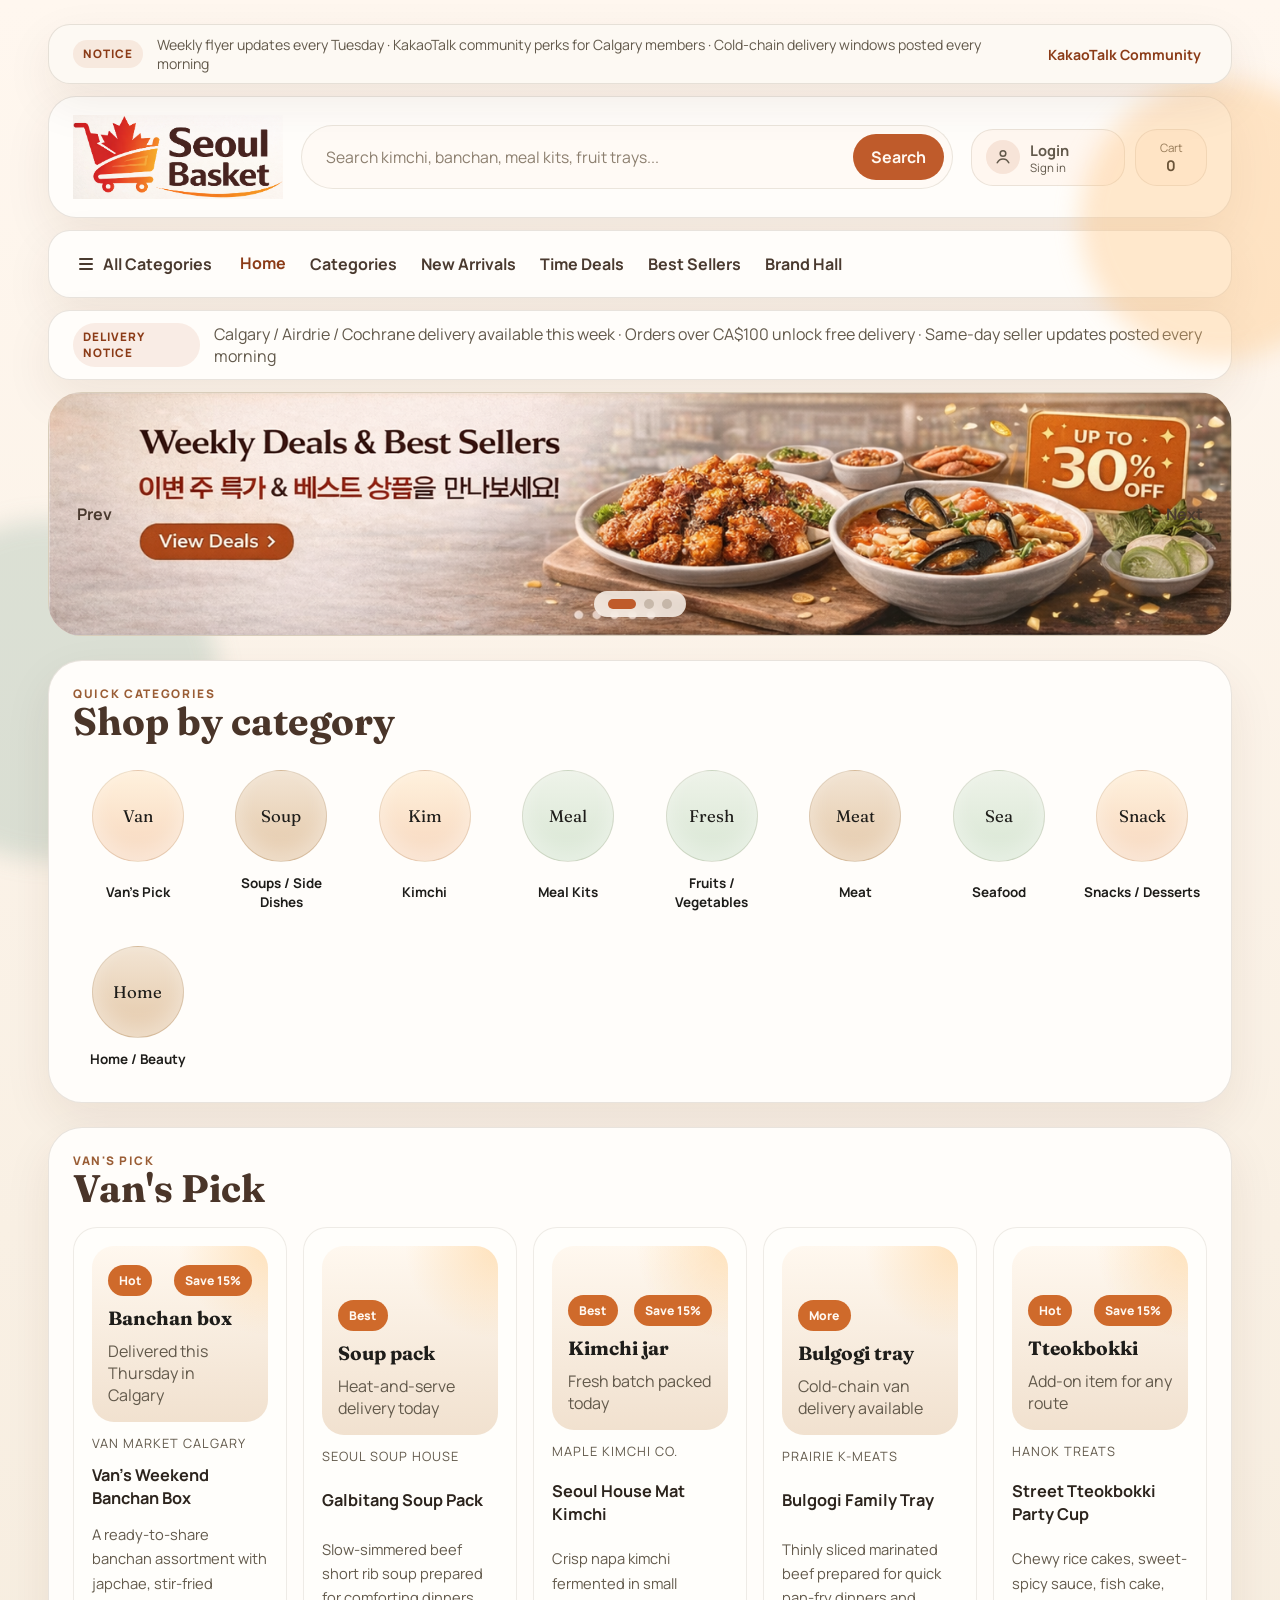
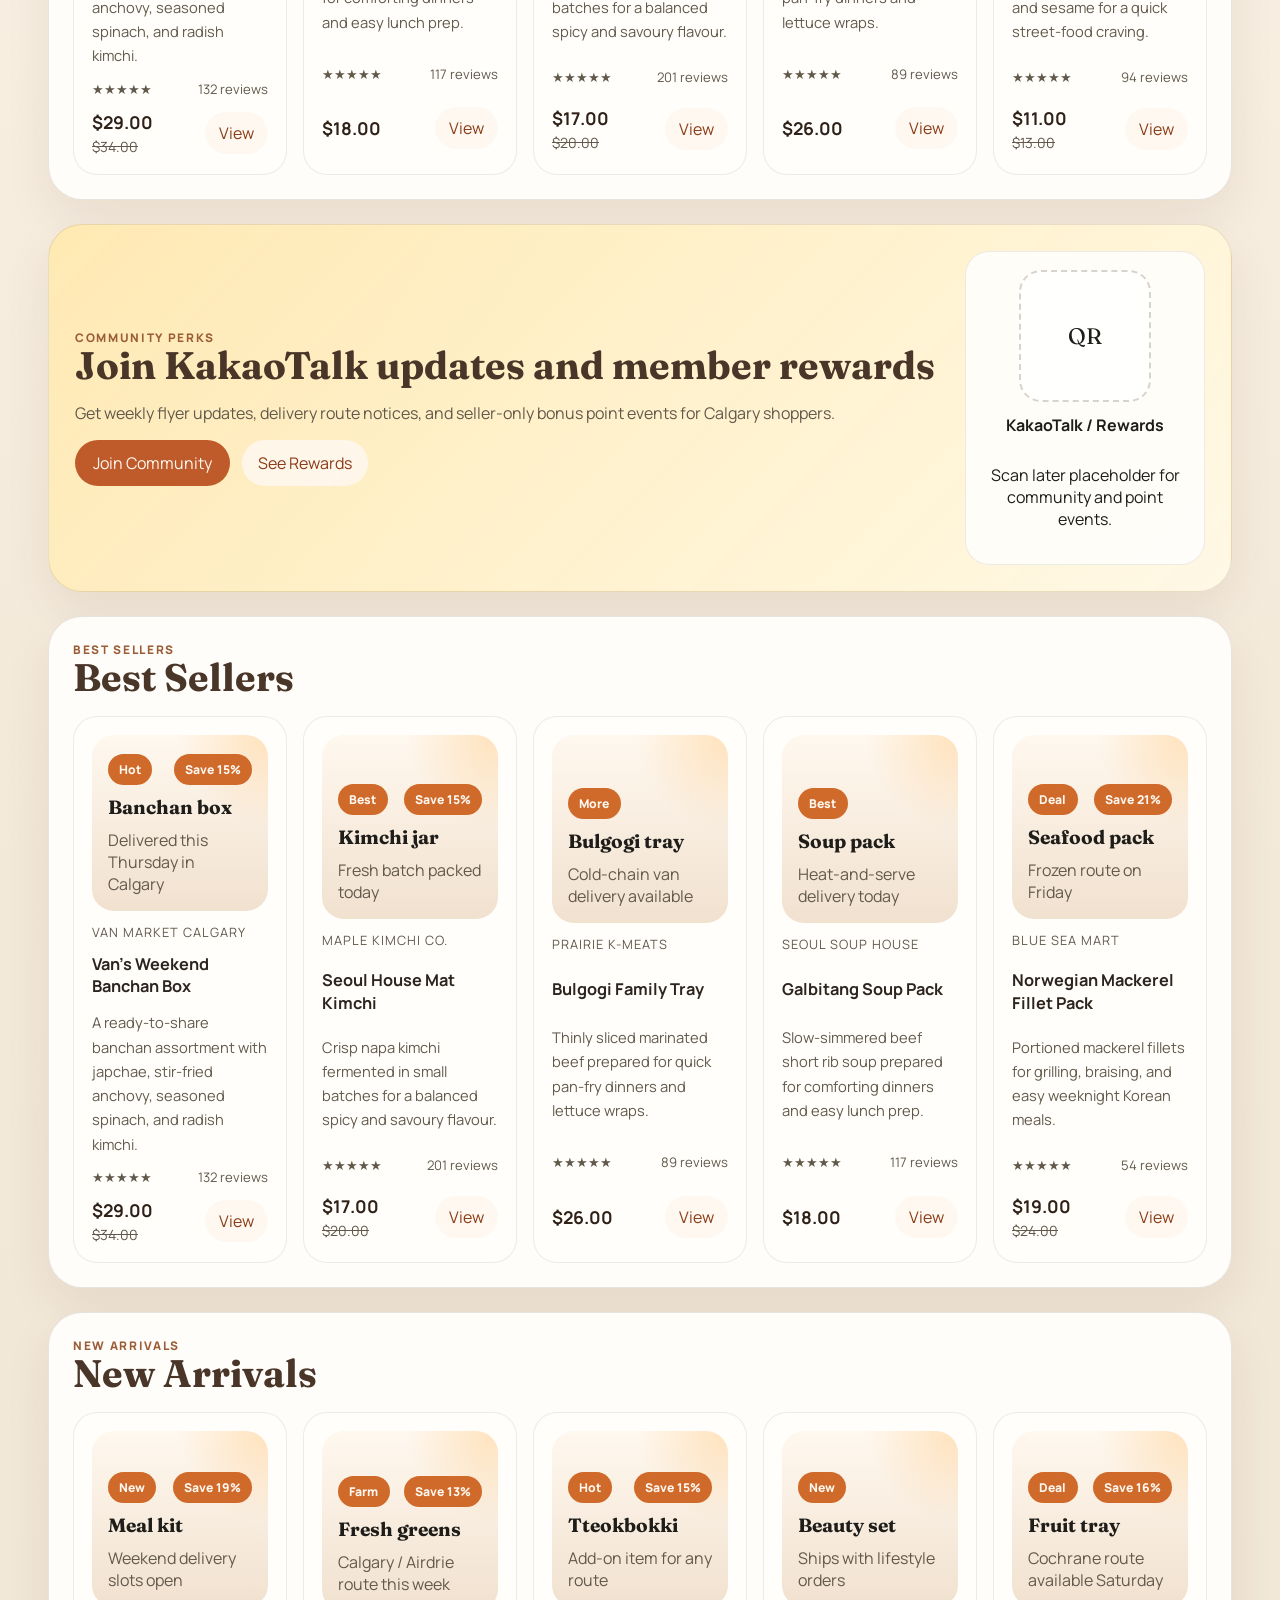
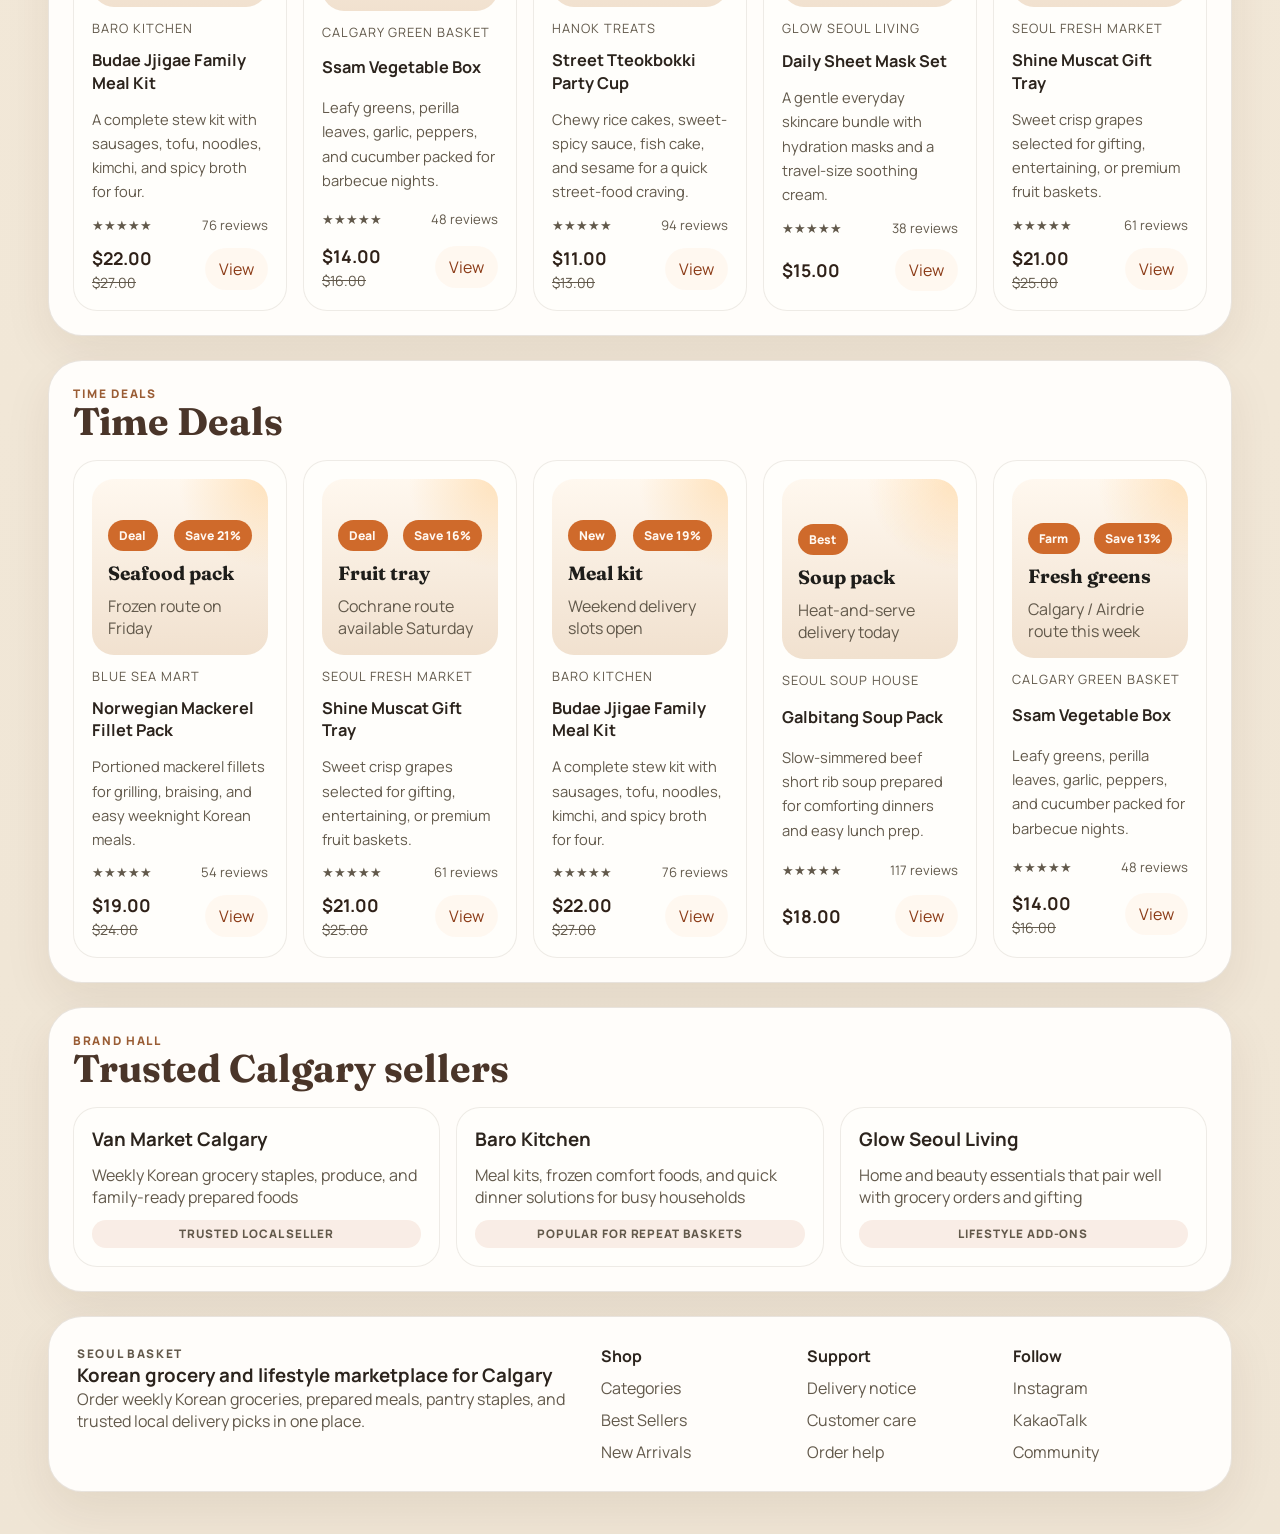
==== commit 5aaba49f: "Deploying to gh-pages from @ minwookim03-max/ProductforStudy@869df0720e09a3d7663215afa6e80852171e09b" ====
--- a/index.html
+++ b/index.html
@@ -7,16 +7,16 @@
   <link rel="preconnect" href="https://fonts.googleapis.com" />
   <link rel="preconnect" href="https://fonts.gstatic.com" crossorigin />
   <link href="https://fonts.googleapis.com/css2?family=Fraunces:wght@500;600;700&family=Manrope:wght@400;500;600;700;800&display=swap" rel="stylesheet" />
-  <link href="./style.css?v=prod-a2be618" rel="stylesheet" />
+  <link href="./style.css?v=prod-869df07" rel="stylesheet" />
 </head>
 <body>
   <script>
-    window.__APP_ASSET_VERSION__ = "prod-a2be618";
+    window.__APP_ASSET_VERSION__ = "prod-869df07";
     window.APP_CONFIG = window.APP_CONFIG || {
       googleMapsApiKey: "AIzaSyC_2SfmU3sIT5PCIeGiH0qcoBTX9tlfQNs"
     };
   </script>
   <div id="root"></div>
-  <script type="module" src="./main.js?v=prod-a2be618"></script>
+  <script type="module" src="./main.js?v=prod-869df07"></script>
 </body>
 </html>
--- a/style.css
+++ b/style.css
@@ -920,6 +920,99 @@
   grid-template-columns: repeat(3, minmax(0, 1fr));
 }
 
+.account-points-panel {
+  display: grid;
+  gap: 18px;
+}
+
+.account-points-intro {
+  margin: 0;
+  color: var(--ink-soft);
+  font-size: 0.95rem;
+  line-height: 1.65;
+}
+
+.account-points-hero {
+  display: grid;
+  grid-template-columns: minmax(260px, 0.9fr) minmax(0, 1.3fr);
+  gap: 16px;
+}
+
+.account-points-balance-card,
+.account-points-mini-card,
+.account-points-rules-card {
+  border: 1px solid rgba(214, 151, 48, 0.18);
+  background: linear-gradient(180deg, rgba(255, 249, 235, 0.98), rgba(255, 253, 248, 0.98));
+}
+
+.account-points-balance-card {
+  display: grid;
+  gap: 10px;
+  padding: 24px;
+  border-radius: 24px;
+  box-shadow: 0 16px 36px rgba(204, 133, 35, 0.12);
+}
+
+.account-points-card-label,
+.account-points-mini-card span,
+.account-points-rules-grid span {
+  color: #9f6d11;
+  font-size: 0.78rem;
+  font-weight: 800;
+  letter-spacing: 0.04em;
+  text-transform: uppercase;
+}
+
+.account-points-balance-card strong {
+  font-size: clamp(2rem, 3.4vw, 3rem);
+  line-height: 1;
+  color: #7c4b12;
+}
+
+.account-points-balance-card p,
+.account-points-mini-card p {
+  margin: 0;
+  color: var(--ink-soft);
+  line-height: 1.55;
+}
+
+.account-points-summary-grid,
+.account-points-rules-grid {
+  display: grid;
+  gap: 14px;
+}
+
+.account-points-summary-grid {
+  grid-template-columns: repeat(3, minmax(0, 1fr));
+}
+
+.account-points-mini-card {
+  display: grid;
+  gap: 8px;
+  padding: 18px;
+  border-radius: 22px;
+}
+
+.account-points-mini-card strong,
+.account-points-rules-grid strong {
+  font-size: 1.05rem;
+  color: #3b2a1c;
+}
+
+.account-points-rules-grid {
+  grid-template-columns: repeat(3, minmax(0, 1fr));
+  margin-top: 16px;
+}
+
+.account-points-rules-grid div {
+  display: grid;
+  gap: 8px;
+  padding: 16px;
+  border-radius: 18px;
+  background: rgba(255, 250, 240, 0.9);
+  border: 1px solid rgba(214, 151, 48, 0.14);
+}
+
 .account-stat-card {
   display: grid;
   gap: 10px;
@@ -1031,7 +1124,7 @@
 
 .account-points-history-row {
   display: grid;
-  grid-template-columns: repeat(5, minmax(0, 1fr));
+  grid-template-columns: 1.2fr 0.8fr 0.8fr 1.6fr 0.8fr;
   gap: 12px;
   padding: 16px;
   border-radius: 18px;
@@ -1039,6 +1132,21 @@
   background: #fffdfa;
 }
 
+.account-points-history-row-earned {
+  border-color: rgba(120, 158, 54, 0.2);
+  background: rgba(248, 252, 238, 0.92);
+}
+
+.account-points-history-row-used {
+  border-color: rgba(214, 151, 48, 0.18);
+  background: rgba(255, 249, 236, 0.96);
+}
+
+.account-points-history-row-expired {
+  border-color: rgba(150, 129, 103, 0.18);
+  background: rgba(248, 244, 238, 0.96);
+}
+
 .account-points-history-row div {
   display: grid;
   gap: 6px;
@@ -1069,8 +1177,14 @@
   }
 
   .account-order-main,
-  .account-points-grid {
+  .account-points-grid,
+  .account-points-summary-grid,
+  .account-points-rules-grid {
     grid-template-columns: repeat(2, minmax(0, 1fr));
+  }
+
+  .account-points-hero {
+    grid-template-columns: 1fr;
   }
 
   .account-points-history-row {
@@ -1109,6 +1223,8 @@
 
   .account-order-main,
   .account-points-grid,
+  .account-points-summary-grid,
+  .account-points-rules-grid,
   .account-points-history-row {
     grid-template-columns: 1fr;
   }
@@ -1123,7 +1239,713 @@
   width: min(1000px, 100%);
   margin: 0 auto;
   display: grid;
+  gap: 0;
+}
+
+.order-status-hero,
+.order-status-section,
+.order-status-card {
+  border: 1px solid rgba(93, 72, 47, 0.14);
+  border-radius: 24px;
+  background: rgba(255, 252, 248, 0.96);
+  box-shadow: 0 14px 34px rgba(71, 42, 18, 0.07);
+}
+
+.order-status-layout {
+  display: grid;
+  grid-template-columns: minmax(0, 1.22fr) 280px;
+  gap: 14px;
+  align-items: start;
+}
+
+.order-status-left-column {
+  display: grid;
+  gap: 10px;
+}
+
+.order-status-hero {
+  display: grid;
+  grid-template-columns: minmax(0, 1fr) 236px;
+  gap: 10px;
+  padding: 18px;
+  background: linear-gradient(135deg, rgba(255, 244, 229, 0.98), rgba(246, 252, 248, 0.94));
+}
+
+.order-status-hero .section-title,
+.order-status-section .section-title {
+  font-size: clamp(1.18rem, 1.85vw, 1.7rem);
+  line-height: 1.16;
+}
+
+.order-status-summary,
+.order-timeline-copy p,
+.order-status-card p,
+.order-status-support {
+  margin: 0;
+  color: var(--ink-soft);
+  line-height: 1.45;
+  font-size: 0.88rem;
+}
+
+.order-status-pill-row {
+  display: flex;
+  flex-wrap: nowrap;
+  gap: 5px;
+  margin-top: 10px;
+  overflow: visible;
+  align-items: center;
+}
+
+.order-status-pill {
+  display: inline-flex;
+  align-items: center;
+  justify-content: center;
+  padding: 4px 7px;
+  border-radius: 999px;
+  background: rgba(47, 107, 95, 0.08);
+  color: var(--accent);
+  font-size: 0.64rem;
+  font-weight: 800;
+  letter-spacing: 0.01em;
+  white-space: nowrap;
+  flex: 0 0 auto;
+}
+
+.order-status-pill:last-child {
+  font-size: 0.61rem;
+}
+
+.order-status-pill.is-strong {
+  background: rgba(191, 91, 43, 0.12);
+  color: var(--brand-deep);
+}
+
+.order-status-meta-card {
+  display: grid;
+  gap: 8px;
+  align-content: start;
+  padding: 12px 14px;
+  border-radius: 18px;
+  background: linear-gradient(135deg, rgba(255, 244, 229, 0.98), rgba(246, 252, 248, 0.94));
+  border: 1px solid rgba(191, 91, 43, 0.14);
+  box-shadow: inset 0 1px 0 rgba(255, 255, 255, 0.45);
+  min-width: 0;
+}
+
+.order-meta-row,
+.order-item-card,
+.order-status-action-row {
+  display: flex;
+  align-items: center;
+  justify-content: space-between;
+  gap: 12px;
+}
+
+.order-meta-row {
+  display: grid;
+  grid-template-columns: 76px minmax(0, 1fr);
+  align-items: start;
+  gap: 8px;
+  font-size: 0.8rem;
+}
+
+.order-meta-row strong {
+  min-width: 0;
+  white-space: normal;
+  word-break: break-word;
+  font-size: 0.82rem;
+  line-height: 1.28;
+  font-family: "Avenir Next", "Segoe UI", sans-serif;
+  font-weight: 700;
+  color: #2f241c;
+}
+
+.order-meta-row span,
+.order-timeline-state,
+.order-item-price span {
+  color: var(--ink-soft);
+  white-space: nowrap;
+}
+
+.order-meta-row span {
+  font-size: 0.68rem;
+  font-weight: 800;
+  letter-spacing: 0.08em;
+  text-transform: uppercase;
+  color: #8d5a33;
+}
+
+.order-meta-detail {
+  display: grid;
+  gap: 2px;
+}
+
+.order-meta-subline {
+  display: block;
+  font-size: 0.72rem;
+  line-height: 1.25;
+  color: #8d5a33;
+  font-family: "Avenir Next", "Segoe UI", sans-serif;
+  font-weight: 600;
+}
+
+.order-status-section,
+.order-status-card {
+  padding: 18px;
+}
+
+.order-timeline,
+.order-item-list,
+.order-status-combined-card {
+  display: grid;
+  gap: 12px;
+}
+
+.order-status-side {
+  position: relative;
+}
+
+.order-status-combined-card {
   gap: 16px;
+}
+
+.order-status-combined-block {
+  display: grid;
+  gap: 6px;
+}
+
+.order-status-combined-block + .order-status-combined-block {
+  padding-top: 14px;
+  border-top: 1px solid rgba(93, 72, 47, 0.1);
+}
+
+.order-timeline-card {
+  display: grid;
+  grid-template-columns: auto minmax(0, 1fr) auto;
+  gap: 12px;
+  align-items: center;
+  padding: 14px 15px;
+  border-radius: 18px;
+  border: 1px solid rgba(93, 72, 47, 0.12);
+  background: #fffdfa;
+}
+
+.order-timeline-card.is-current {
+  border-color: rgba(47, 107, 95, 0.3);
+  background: rgba(47, 107, 95, 0.06);
+}
+
+.order-timeline-card.is-complete {
+  background: rgba(191, 91, 43, 0.05);
+}
+
+.order-timeline-marker {
+  display: inline-flex;
+  align-items: center;
+  justify-content: center;
+  width: 32px;
+  height: 32px;
+  border-radius: 50%;
+  background: rgba(191, 91, 43, 0.12);
+  color: var(--brand-deep);
+  font-weight: 800;
+}
+
+.order-timeline-card.is-current .order-timeline-marker {
+  background: rgba(47, 107, 95, 0.14);
+  color: var(--accent);
+}
+
+.order-timeline-copy {
+  display: grid;
+  gap: 4px;
+}
+
+.order-timeline-copy strong {
+  font-size: 0.92rem;
+}
+
+.order-timeline-state {
+  font-size: 0.74rem;
+  font-weight: 700;
+}
+
+.order-item-card {
+  padding: 14px 16px;
+  border-radius: 18px;
+  border: 1px solid rgba(93, 72, 47, 0.12);
+  background: #fffdfa;
+}
+
+.order-item-media {
+  display: grid;
+  place-items: center;
+  min-width: 104px;
+  padding: 14px;
+  border: 0;
+  border-radius: 16px;
+  background: linear-gradient(135deg, #f8dfbc, #f4f0e8 58%, #dcece6);
+  color: var(--brand-deep);
+  text-align: center;
+}
+
+.order-item-name-link,
+.order-item-media {
+  transition: transform 180ms ease, box-shadow 180ms ease, color 180ms ease;
+}
+
+.order-item-media:hover,
+.order-item-name-link:hover {
+  transform: translateY(-1px);
+}
+
+.order-item-copy {
+  flex: 1;
+  display: grid;
+  gap: 4px;
+}
+
+.order-item-copy h3,
+.order-status-card strong {
+  margin: 0;
+}
+
+.order-item-copy .cart-item-seller {
+  font-size: 0.8rem;
+}
+
+.order-item-name-link {
+  padding: 0;
+  border: 0;
+  background: transparent;
+  color: var(--ink);
+  font: inherit;
+  font-weight: 700;
+  text-align: left;
+}
+
+.order-item-price {
+  display: grid;
+  gap: 4px;
+  justify-items: end;
+  text-align: right;
+}
+
+.order-status-action-row {
+  margin-top: 8px;
+  justify-content: flex-start;
+}
+
+.order-status-action-row .button-secondary,
+.order-status-action-row .button-primary {
+  padding: 10px 14px;
+  font-size: 0.88rem;
+}
+
+@media (max-width: 1080px) {
+  .order-status-layout,
+  .order-status-hero {
+    grid-template-columns: 1fr;
+  }
+
+  .order-status-side {
+    position: static;
+  }
+}
+
+@media (max-width: 760px) {
+  .account-dashboard-shell {
+    gap: 14px;
+  }
+
+  .account-sidebar {
+    grid-template-columns: repeat(4, minmax(0, 1fr));
+    padding: 10px;
+  }
+
+  .account-sidebar-link {
+    min-height: 48px;
+    padding: 10px 8px;
+    text-align: center;
+    font-size: 0.84rem;
+  }
+
+  .account-panel,
+  .account-order-card,
+  .account-profile-card,
+  .account-stat-card {
+    padding: 18px;
+  }
+
+  .account-order-card {
+    flex-direction: column;
+    align-items: stretch;
+  }
+
+  .account-order-main,
+  .account-points-grid,
+  .account-points-summary-grid,
+  .account-points-rules-grid,
+  .account-points-history-row {
+    grid-template-columns: 1fr;
+  }
+
+  .account-order-action,
+  .account-password-card .button-secondary {
+    width: 100%;
+  }
+}
+
+.order-status-stack {
+  width: min(1000px, 100%);
+  margin: 0 auto;
+  display: grid;
+  gap: 0;
+}
+
+.order-status-overview-grid,
+.order-status-progress-grid,
+.order-status-items-grid {
+  margin-top: 0;
+  margin-bottom: -1px;
+}
+
+.order-status-progress-grid + .order-status-items-grid {
+  margin-bottom: 0;
+}
+
+.order-status-hero,
+.order-status-section,
+.order-status-card {
+  border: 1px solid rgba(93, 72, 47, 0.14);
+  border-radius: 24px;
+  background: rgba(255, 252, 248, 0.96);
+  box-shadow: 0 14px 34px rgba(71, 42, 18, 0.07);
+}
+
+.order-status-grid {
+  display: grid;
+  grid-template-columns: minmax(0, 1.18fr) 280px;
+  gap: 16px;
+  align-items: start;
+}
+
+.order-status-overview-grid .order-status-hero,
+.order-status-progress-panel,
+.order-status-items-section {
+  grid-column: 1;
+}
+
+.order-status-hero {
+  display: grid;
+  grid-template-columns: minmax(0, 1fr) 280px;
+  gap: 16px;
+  padding: 20px;
+  background: linear-gradient(135deg, rgba(255, 244, 229, 0.98), rgba(246, 252, 248, 0.94));
+}
+
+.order-status-hero .section-title,
+.order-status-section .section-title {
+  font-size: clamp(1.18rem, 1.85vw, 1.7rem);
+  line-height: 1.16;
+}
+
+.order-status-summary,
+.order-timeline-copy p,
+.order-status-card p,
+.order-status-support {
+  margin: 0;
+  color: var(--ink-soft);
+  line-height: 1.5;
+  font-size: 0.9rem;
+}
+
+.order-status-pill-row {
+  display: flex;
+  flex-wrap: wrap;
+  gap: 8px;
+  margin-top: 12px;
+}
+
+.order-status-pill {
+  display: inline-flex;
+  align-items: center;
+  justify-content: center;
+  padding: 6px 10px;
+  border-radius: 999px;
+  background: rgba(47, 107, 95, 0.08);
+  color: var(--accent);
+  font-size: 0.72rem;
+  font-weight: 800;
+}
+
+.order-status-pill.is-strong {
+  background: rgba(191, 91, 43, 0.12);
+  color: var(--brand-deep);
+}
+
+.order-status-meta-card {
+  display: grid;
+  gap: 10px;
+  align-content: start;
+  padding: 14px 16px;
+  border-radius: 20px;
+  background: rgba(255, 255, 255, 0.72);
+  border: 1px solid rgba(93, 72, 47, 0.12);
+  min-width: 0;
+}
+
+.order-meta-row,
+.order-item-card,
+.order-status-action-row {
+  display: flex;
+  align-items: center;
+  justify-content: space-between;
+  gap: 12px;
+}
+
+.order-meta-row {
+  display: grid;
+  grid-template-columns: 88px minmax(0, 1fr);
+  align-items: start;
+  gap: 10px;
+  font-size: 0.84rem;
+}
+
+.order-meta-row strong {
+  min-width: 0;
+  white-space: normal;
+  word-break: break-word;
+  font-size: 0.84rem;
+  line-height: 1.35;
+}
+
+.order-meta-row span,
+.order-timeline-state,
+.order-item-price span {
+  color: var(--ink-soft);
+  white-space: nowrap;
+}
+
+.order-status-section,
+.order-status-card {
+  padding: 20px;
+}
+
+.order-timeline,
+.order-item-list,
+.order-status-side,
+.order-status-combined-card {
+  display: grid;
+  gap: 12px;
+}
+
+.order-status-side {
+  grid-column: 2;
+}
+
+.order-status-combined-card {
+  gap: 16px;
+}
+
+.order-status-combined-block {
+  display: grid;
+  gap: 6px;
+}
+
+.order-status-combined-block + .order-status-combined-block {
+  padding-top: 14px;
+  border-top: 1px solid rgba(93, 72, 47, 0.1);
+}
+
+.order-timeline-card {
+  display: grid;
+  grid-template-columns: auto minmax(0, 1fr) auto;
+  gap: 12px;
+  align-items: center;
+  padding: 14px 15px;
+  border-radius: 18px;
+  border: 1px solid rgba(93, 72, 47, 0.12);
+  background: #fffdfa;
+}
+
+.order-timeline-card.is-current {
+  border-color: rgba(47, 107, 95, 0.3);
+  background: rgba(47, 107, 95, 0.06);
+}
+
+.order-timeline-card.is-complete {
+  background: rgba(191, 91, 43, 0.05);
+}
+
+.order-timeline-marker {
+  display: inline-flex;
+  align-items: center;
+  justify-content: center;
+  width: 32px;
+  height: 32px;
+  border-radius: 50%;
+  background: rgba(191, 91, 43, 0.12);
+  color: var(--brand-deep);
+  font-weight: 800;
+}
+
+.order-timeline-card.is-current .order-timeline-marker {
+  background: rgba(47, 107, 95, 0.14);
+  color: var(--accent);
+}
+
+.order-timeline-copy {
+  display: grid;
+  gap: 4px;
+}
+
+.order-timeline-copy strong {
+  font-size: 0.92rem;
+}
+
+.order-timeline-state {
+  font-size: 0.74rem;
+  font-weight: 700;
+}
+
+.order-item-card {
+  padding: 14px 16px;
+  border-radius: 18px;
+  border: 1px solid rgba(93, 72, 47, 0.12);
+  background: #fffdfa;
+}
+
+.order-item-media {
+  display: grid;
+  place-items: center;
+  min-width: 104px;
+  padding: 14px;
+  border: 0;
+  border-radius: 16px;
+  background: linear-gradient(135deg, #f8dfbc, #f4f0e8 58%, #dcece6);
+  color: var(--brand-deep);
+  text-align: center;
+}
+
+.order-item-name-link,
+.order-item-media {
+  transition: transform 180ms ease, box-shadow 180ms ease, color 180ms ease;
+}
+
+.order-item-media:hover,
+.order-item-name-link:hover {
+  transform: translateY(-1px);
+}
+
+.order-item-copy {
+  flex: 1;
+  display: grid;
+  gap: 4px;
+}
+
+.order-item-copy h3,
+.order-status-card strong {
+  margin: 0;
+}
+
+.order-item-copy .cart-item-seller {
+  font-size: 0.8rem;
+}
+
+.order-item-name-link {
+  padding: 0;
+  border: 0;
+  background: transparent;
+  color: var(--ink);
+  font: inherit;
+  font-weight: 700;
+  text-align: left;
+}
+
+.order-item-price {
+  display: grid;
+  gap: 4px;
+  justify-items: end;
+  text-align: right;
+}
+
+.order-status-action-row {
+  margin-top: 8px;
+  justify-content: flex-start;
+}
+
+.order-status-action-row .button-secondary,
+.order-status-action-row .button-primary {
+  padding: 10px 14px;
+  font-size: 0.88rem;
+}
+
+@media (max-width: 1080px) {
+  .order-status-grid,
+  .order-status-overview-grid,
+  .order-status-progress-grid,
+  .order-status-items-grid,
+  .order-status-hero {
+    grid-template-columns: 1fr;
+  }
+
+  .order-status-side,
+  .order-status-overview-grid .order-status-hero,
+  .order-status-progress-panel,
+  .order-status-items-section {
+    grid-column: auto;
+  }
+}
+
+@media (max-width: 760px) {
+  .account-dashboard-shell {
+    gap: 14px;
+  }
+
+  .account-sidebar {
+    grid-template-columns: repeat(4, minmax(0, 1fr));
+    padding: 10px;
+  }
+
+  .account-sidebar-link {
+    min-height: 48px;
+    padding: 10px 8px;
+    text-align: center;
+    font-size: 0.84rem;
+  }
+
+  .account-panel,
+  .account-order-card,
+  .account-profile-card,
+  .account-stat-card {
+    padding: 18px;
+  }
+
+  .account-order-card {
+    flex-direction: column;
+    align-items: stretch;
+  }
+
+  .account-order-main,
+  .account-points-grid,
+  .account-points-summary-grid,
+  .account-points-rules-grid,
+  .account-points-history-row {
+    grid-template-columns: 1fr;
+  }
+
+  .account-order-action,
+  .account-password-card .button-secondary {
+    width: 100%;
+  }
+}
+
+.order-status-stack {
+  width: min(1000px, 100%);
+  margin: 0 auto;
+  display: grid;
+  gap: 0;
 }
 
 .order-status-hero,
@@ -1293,6 +2115,25 @@
   gap: 16px;
 }
 
+.order-status-grid-detail {
+  grid-template-columns: minmax(0, 1fr) minmax(320px, 1fr);
+}
+
+.order-status-detail-panel {
+  min-height: 100%;
+  display: grid;
+  align-content: space-between;
+}
+
+.order-status-items-section {
+  min-height: 100%;
+}
+
+.order-status-side-stacked {
+  display: grid;
+  gap: 16px;
+}
+
 .order-item-card {
   padding: 14px 16px;
   border-radius: 18px;
@@ -1367,14 +2208,15 @@
 
 @media (max-width: 1080px) {
   .order-status-hero,
-  .order-status-grid {
+  .order-status-grid,
+  .order-status-grid-detail {
     grid-template-columns: 1fr;
   }
 }
 
 @media (max-width: 760px) {
   .order-status-stack {
-    gap: 14px;
+    gap: 0;
   }
 
   .order-status-hero,
@@ -3261,6 +4103,27 @@
 .cart-summary-row strong {
   color: #2b2018;
 }
+.cart-summary-row-tax {
+  animation: tax-row-fade 220ms ease;
+}
+
+.cart-summary-row-delivery {
+  margin-top: 6px;
+  padding-top: 12px;
+  border-top: 1px solid rgba(93, 72, 47, 0.08);
+}
+
+@keyframes tax-row-fade {
+  from {
+    opacity: 0;
+    transform: translateY(4px);
+  }
+  to {
+    opacity: 1;
+    transform: translateY(0);
+  }
+}
+
 
 .cart-summary-total {
   padding-top: 14px;
@@ -3575,10 +4438,61 @@
 }
 
 .checkout-points-card {
-  padding: 16px;
-  border-radius: 22px;
-  background: rgba(255, 245, 230, 0.88);
-}
+  padding: 18px;
+  border-radius: 24px;
+  background: linear-gradient(180deg, rgba(255, 247, 221, 0.96), rgba(255, 252, 244, 0.98));
+  border-color: rgba(214, 151, 48, 0.22);
+  box-shadow: 0 16px 36px rgba(204, 133, 35, 0.12);
+}
+
+.checkout-points-summary-row {
+  display: grid;
+  grid-template-columns: repeat(3, minmax(0, 1fr));
+  gap: 10px;
+}
+
+.checkout-points-stat,
+.checkout-points-applied-card {
+  display: grid;
+  gap: 6px;
+  padding: 14px;
+  border-radius: 18px;
+  background: rgba(255, 253, 247, 0.86);
+  border: 1px solid rgba(214, 151, 48, 0.18);
+}
+
+.checkout-points-stat span,
+.checkout-points-slider-label span,
+.checkout-points-applied-card span {
+  color: #9f6d11;
+  font-size: 0.78rem;
+  font-weight: 800;
+  letter-spacing: 0.03em;
+  text-transform: uppercase;
+}
+
+.checkout-points-stat strong,
+.checkout-points-applied-card strong {
+  font-size: 1.05rem;
+  color: #3b2a1c;
+}
+
+.checkout-points-applied-card p {
+  margin: 0;
+  color: var(--ink-soft);
+  line-height: 1.5;
+}
+.checkout-points-guest-note {
+  display: block;
+  margin: 12px 0 16px;
+  padding: 14px 16px;
+  border-radius: 18px;
+  border: 1px solid rgba(214, 151, 48, 0.16);
+  background: rgba(255, 247, 221, 0.78);
+  color: #6f4b16;
+  line-height: 1.55;
+}
+
 
 .checkout-redeem-toggle {
   display: flex;
@@ -3591,11 +4505,74 @@
 .checkout-redeem-toggle input {
   width: 18px;
   height: 18px;
-  accent-color: var(--brand);
+  accent-color: #d18a1e;
+}
+
+.checkout-points-control-shell {
+  display: grid;
+  gap: 14px;
+}
+
+.checkout-points-input-field input {
+  width: 100%;
+  border: 1px solid rgba(93, 72, 47, 0.14);
+  border-radius: 16px;
+  background: #fffaf4;
+  padding: 14px 16px;
+  color: var(--ink);
+  font: inherit;
+}
+
+.checkout-points-slider-label {
+  display: grid;
+  gap: 10px;
+}
+
+.checkout-points-max-button {
+  display: inline-flex;
+  align-items: center;
+  justify-content: center;
+  gap: 10px;
+  width: 100%;
+  min-height: 48px;
+  padding: 12px 16px;
+  border: 1px solid rgba(209, 138, 30, 0.26);
+  border-radius: 18px;
+  background: linear-gradient(180deg, rgba(255, 243, 210, 0.98), rgba(255, 250, 238, 0.98));
+  color: #7a4d12;
+  font: inherit;
+  font-weight: 800;
+  letter-spacing: 0.01em;
+  box-shadow: 0 10px 20px rgba(209, 138, 30, 0.14);
+}
+
+.checkout-points-max-icon {
+  display: inline-flex;
+  align-items: center;
+  justify-content: center;
+  width: 24px;
+  height: 24px;
+  border-radius: 50%;
+  background: rgba(209, 138, 30, 0.14);
+  color: #b56c10;
+  font-size: 1rem;
+  font-weight: 900;
+  line-height: 1;
+}
+
+.checkout-points-max-button:disabled {
+  opacity: 0.55;
+  cursor: not-allowed;
+  box-shadow: none;
+}
+
+.checkout-points-slider {
+  width: 100%;
+  accent-color: #d18a1e;
 }
 
 .checkout-field-disabled {
-  opacity: 0.6;
+  opacity: 0.8;
 }
 
 .checkout-place-order {
@@ -3611,7 +4588,8 @@
 @media (max-width: 1120px) {
   .checkout-grid,
   .checkout-card-fields,
-  .checkout-points-head {
+  .checkout-points-head,
+  .checkout-points-summary-row {
     grid-template-columns: 1fr;
   }
 
@@ -3886,3 +4864,119 @@
 .terms-check .text-link-button:hover {
   text-decoration: underline;
 }
+
+/* Final order status overrides */
+.order-status-layout {
+  display: grid;
+  grid-template-columns: minmax(0, 1.26fr) 280px;
+  gap: 14px;
+  align-items: start;
+}
+
+.order-status-left-column {
+  display: grid;
+  gap: 10px;
+}
+
+.order-status-hero {
+  display: grid;
+  grid-template-columns: minmax(0, 1fr) 232px;
+  gap: 10px;
+  padding: 18px;
+  background: linear-gradient(135deg, rgba(255, 244, 229, 0.98), rgba(246, 252, 248, 0.94));
+}
+
+.order-status-summary,
+.order-timeline-copy p,
+.order-status-card p,
+.order-status-support {
+  line-height: 1.45;
+  font-size: 0.88rem;
+}
+
+.order-status-pill-row {
+  display: flex;
+  flex-wrap: nowrap;
+  gap: 5px;
+  margin-top: 10px;
+  overflow: visible;
+  align-items: center;
+}
+
+.order-status-pill {
+  display: inline-flex;
+  align-items: center;
+  justify-content: center;
+  padding: 4px 7px;
+  border-radius: 999px;
+  font-size: 0.64rem;
+  font-weight: 800;
+  letter-spacing: 0.01em;
+  white-space: nowrap;
+  flex: 0 0 auto;
+}
+
+.order-status-pill:last-child {
+  font-size: 0.61rem;
+}
+
+.order-status-meta-card {
+  display: grid;
+  gap: 8px;
+  align-content: start;
+  padding: 10px;
+  border-radius: 18px;
+  background: linear-gradient(135deg, rgba(255, 244, 229, 0.98), rgba(246, 252, 248, 0.94));
+  border: 1px solid rgba(191, 91, 43, 0.14);
+  box-shadow: inset 0 1px 0 rgba(255, 255, 255, 0.45);
+  min-width: 0;
+}
+
+.order-meta-block {
+  display: grid;
+  gap: 4px;
+  padding: 10px 12px;
+  border-radius: 14px;
+  background: rgba(255, 252, 248, 0.78);
+  border: 1px solid rgba(191, 91, 43, 0.1);
+}
+
+.order-meta-block span {
+  font-size: 0.64rem;
+  font-weight: 800;
+  letter-spacing: 0.08em;
+  text-transform: uppercase;
+  color: #8d5a33;
+}
+
+.order-meta-block strong {
+  min-width: 0;
+  white-space: normal;
+  word-break: break-word;
+  font-size: 0.82rem;
+  line-height: 1.28;
+  font-family: "Avenir Next", "Segoe UI", sans-serif;
+  font-weight: 700;
+  color: #2f241c;
+}
+
+.order-meta-subline {
+  display: block;
+  font-family: "Avenir Next", "Segoe UI", sans-serif;
+  font-size: 0.82rem;
+  line-height: 1.28;
+  font-weight: 700;
+  color: #2f241c;
+}
+
+.order-status-section,
+.order-status-card {
+  padding: 18px;
+}
+
+@media (max-width: 1080px) {
+  .order-status-layout,
+  .order-status-hero {
+    grid-template-columns: 1fr;
+  }
+}
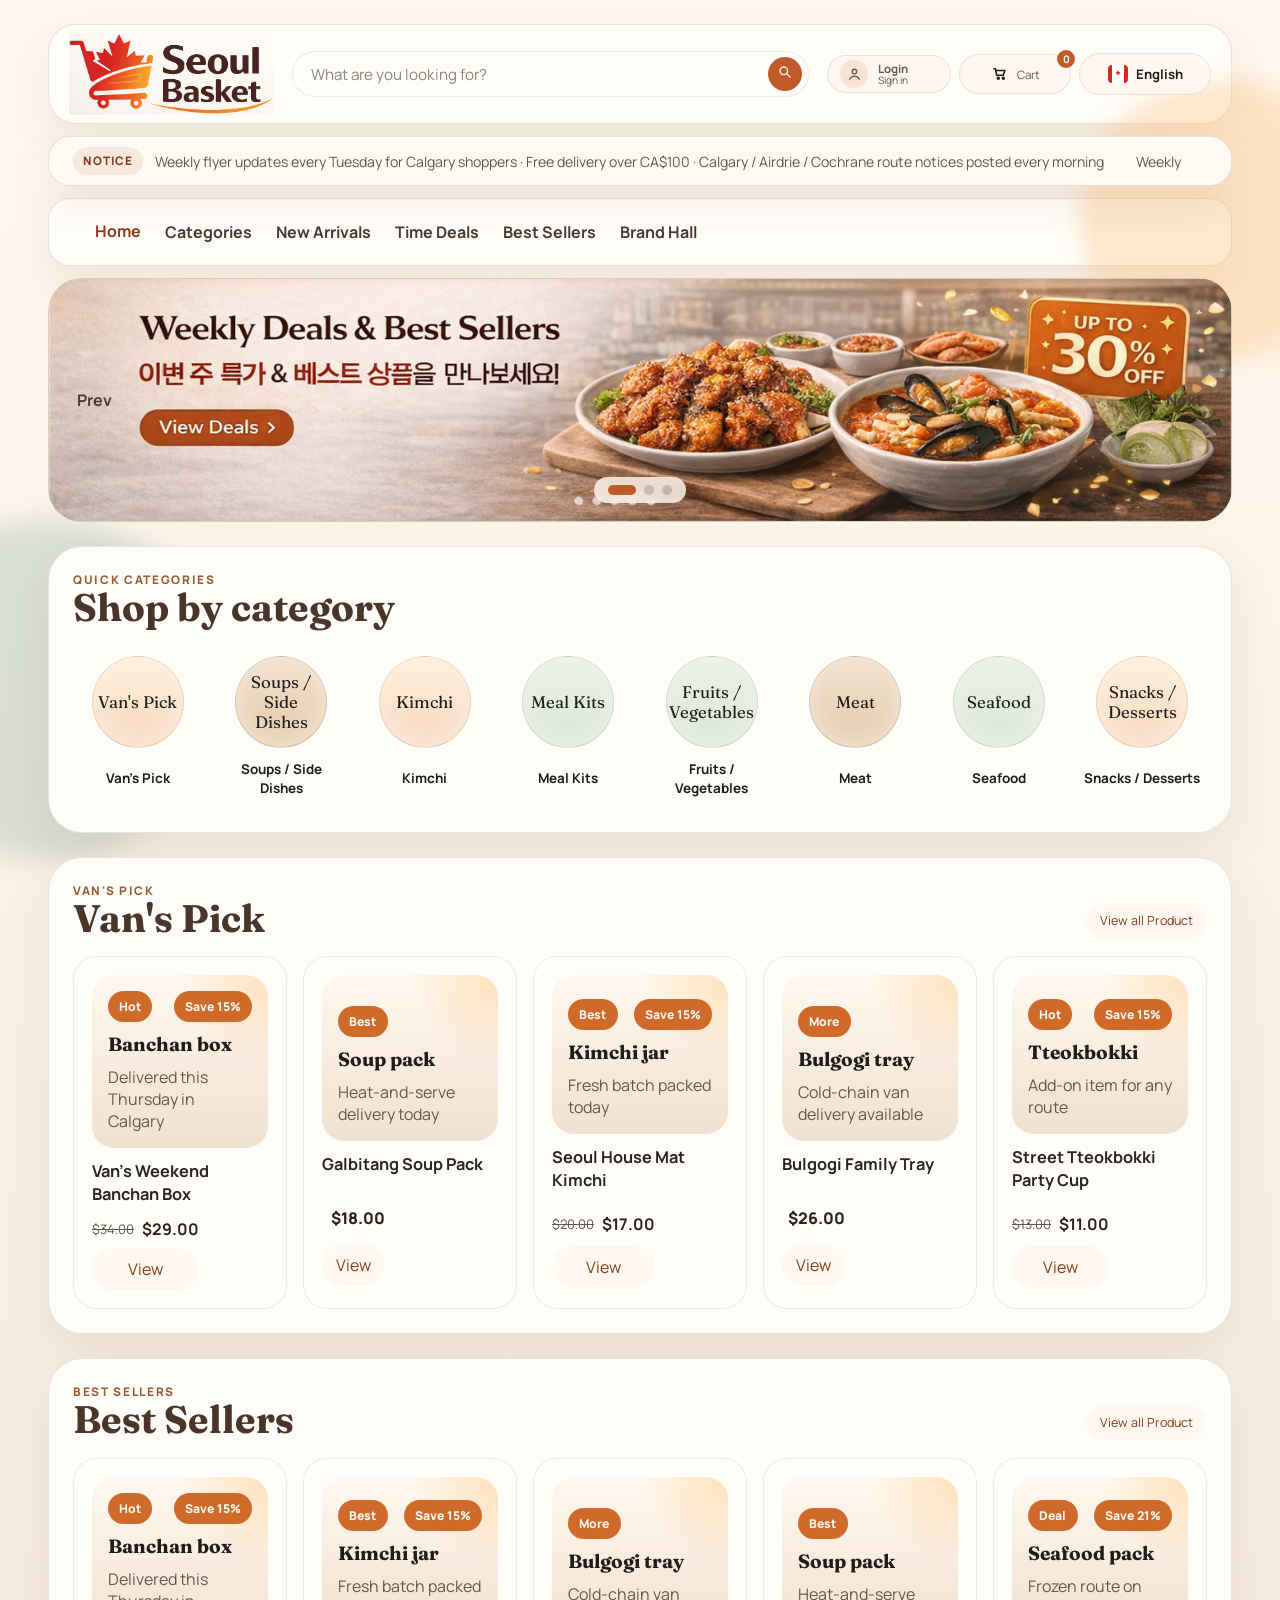
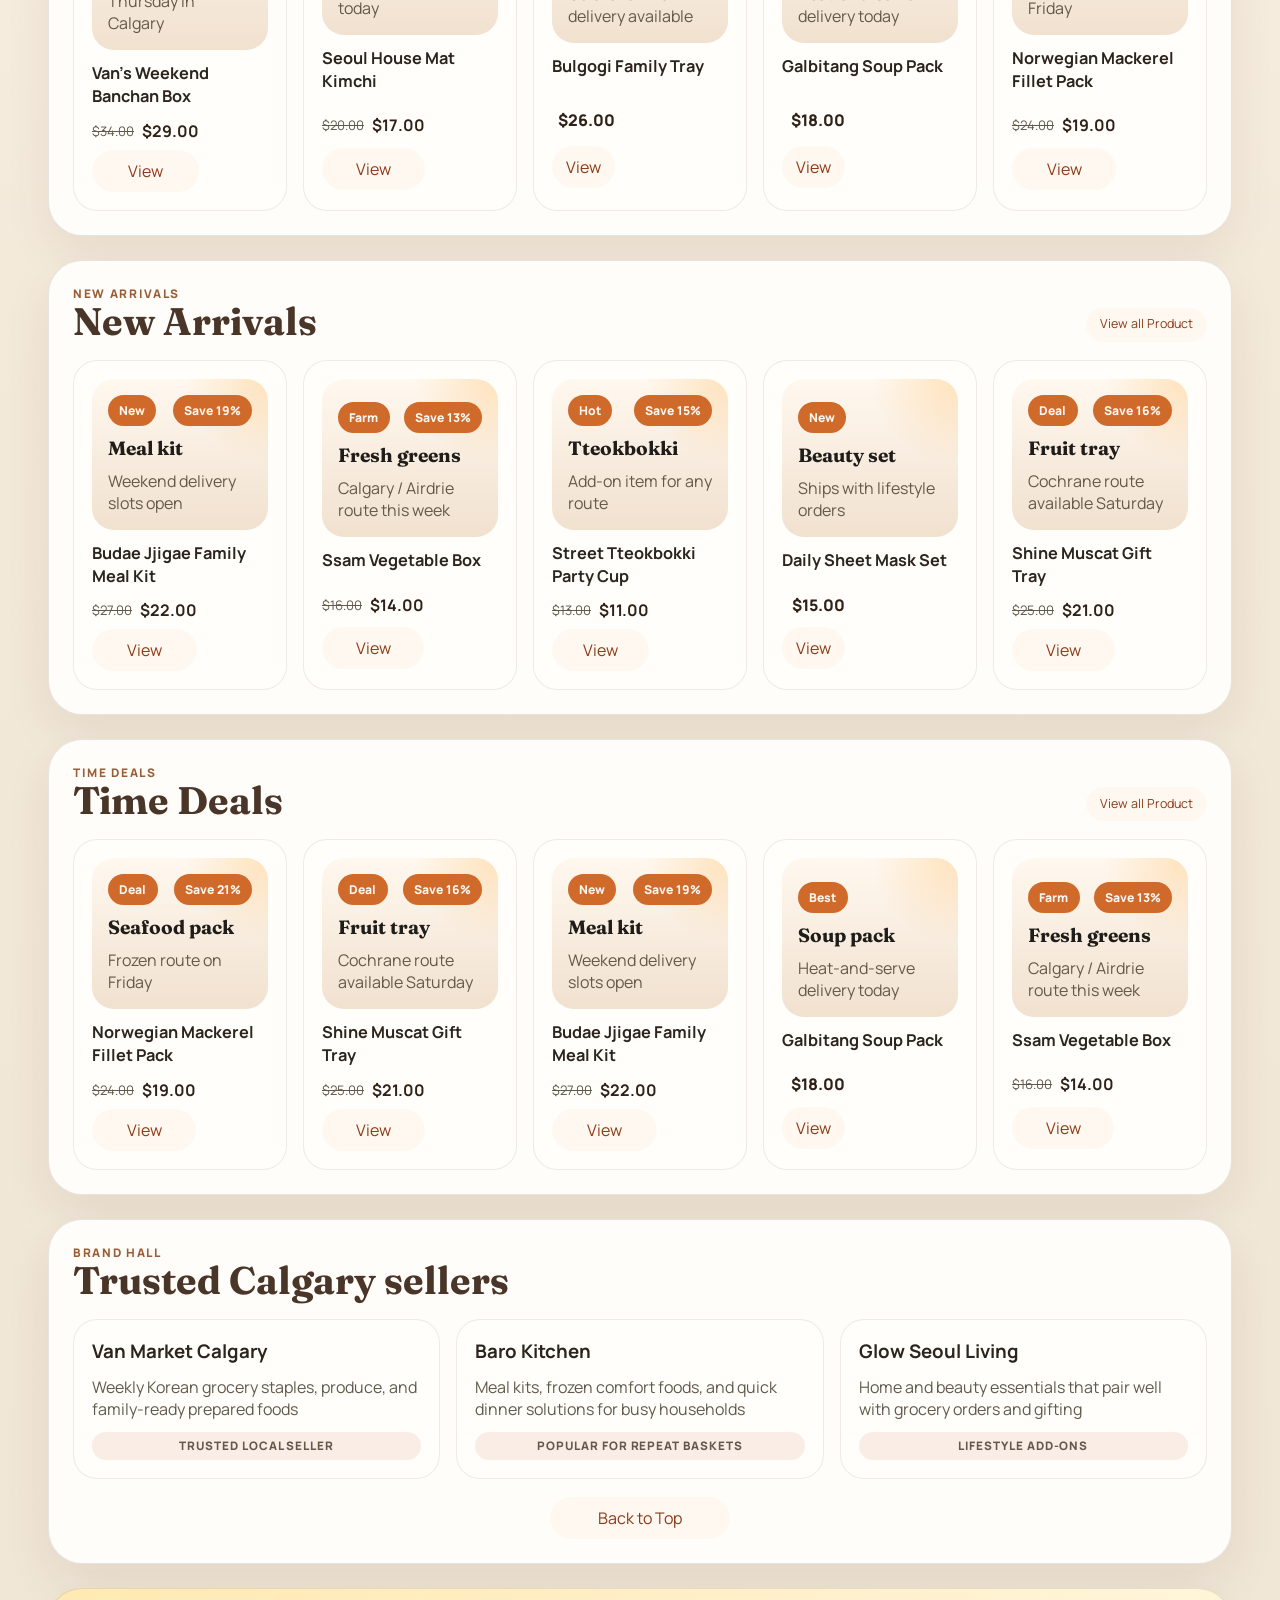
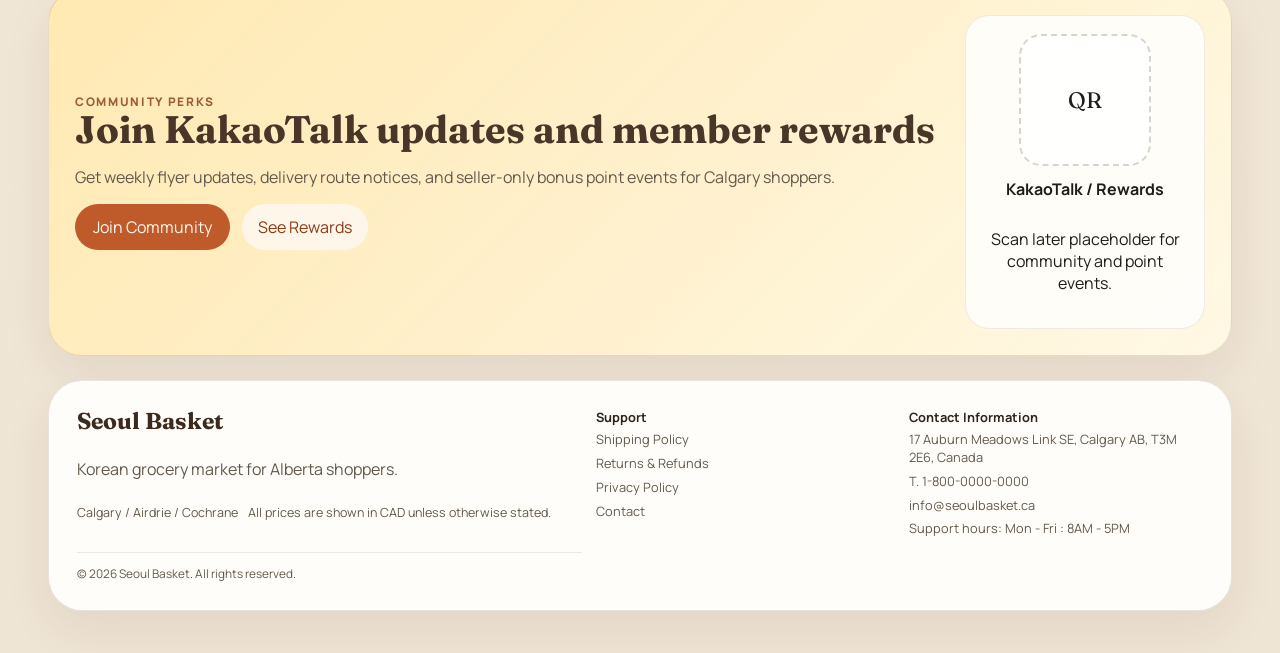
==== commit 6c58dfcb: "Add bilingual home navigation and mobile category updates" ====
--- a/index.html
+++ b/index.html
@@ -6,17 +6,17 @@
   <title>Seoul Basket Calgary Marketplace</title>
   <link rel="preconnect" href="https://fonts.googleapis.com" />
   <link rel="preconnect" href="https://fonts.gstatic.com" crossorigin />
-  <link href="https://fonts.googleapis.com/css2?family=Fraunces:wght@500;600;700&family=Manrope:wght@400;500;600;700;800&display=swap" rel="stylesheet" />
-  <link href="./style.css?v=prod-869df07" rel="stylesheet" />
+  <link href="https://fonts.googleapis.com/css2?family=Fraunces:wght@500;600;700&family=Manrope:wght@400;500;600;700;800&family=Noto+Sans+KR:wght@400;500;700;800&display=swap" rel="stylesheet" />
+  <link href="./style.css?v=__ASSET_VERSION__" rel="stylesheet" />
 </head>
 <body>
   <script>
-    window.__APP_ASSET_VERSION__ = "prod-869df07";
+    window.__APP_ASSET_VERSION__ = "__ASSET_VERSION__";
     window.APP_CONFIG = window.APP_CONFIG || {
       googleMapsApiKey: "AIzaSyC_2SfmU3sIT5PCIeGiH0qcoBTX9tlfQNs"
     };
   </script>
   <div id="root"></div>
-  <script type="module" src="./main.js?v=prod-869df07"></script>
+  <script type="module" src="./main.js?v=__ASSET_VERSION__"></script>
 </body>
 </html>
--- a/style.css
+++ b/style.css
@@ -29,6 +29,10 @@
   font-family: "Manrope", sans-serif;
   background: var(--bg-accent);
   color: var(--ink);
+}
+
+html[lang="ko"] body {
+  font-family: "Noto Sans KR", "Apple SD Gothic Neo", "Malgun Gothic", "Segoe UI", sans-serif;
 }
 
 button,
@@ -2525,6 +2529,11 @@
   color: #8c7f6f;
 }
 
+html[lang="ko"] .header-search-input,
+html[lang="ko"] .header-search-input::placeholder {
+  font-family: "Noto Sans KR", "Apple SD Gothic Neo", "Malgun Gothic", "Segoe UI", sans-serif;
+}
+
 .header-search-button {
   border: 0;
   border-radius: 999px;
@@ -2608,10 +2617,10 @@
   position: absolute;
   top: calc(100% + 10px);
   right: 0;
-  min-width: 180px;
-  display: grid;
-  gap: 6px;
-  padding: 10px;
+  min-width: clamp(196px, 18vw, 236px);
+  display: grid;
+  gap: 8px;
+  padding: 12px;
   border: 1px solid rgba(93, 72, 47, 0.12);
   border-radius: 20px;
   background: #fffdfa;
@@ -2622,11 +2631,13 @@
 .account-dropdown-link {
   border: 0;
   border-radius: 14px;
-  padding: 11px 12px;
+  padding: 12px 14px;
   background: rgba(255, 247, 239, 0.85);
   color: var(--ink);
   text-align: left;
-  font: inherit;
+  font-size: 0.92rem;
+  line-height: 1.2;
+  font-weight: 600;
   transition: background-color 180ms ease, transform 180ms ease, color 180ms ease;
 }
 
@@ -2654,6 +2665,10 @@
 
 .category-nav-shell {
   position: relative;
+}
+
+.mobile-category-drawer {
+  display: none;
 }
 
 .category-trigger {
@@ -2914,6 +2929,16 @@
   color: #4a3529;
 }
 
+html[lang="ko"] #quick-categories .section-title,
+html[lang="ko"] .home-product-section .section-title,
+html[lang="ko"] .brand-hall-section .section-title,
+html[lang="ko"] .promo-banner .section-title {
+  font-family: "Noto Sans KR", "Apple SD Gothic Neo", "Malgun Gothic", "Segoe UI", sans-serif;
+  font-weight: 700;
+  line-height: 1.2;
+  letter-spacing: -0.01em;
+}
+
 .hero-title-en {
   font-size: clamp(2.8rem, 4.2vw, 4.5rem);
   max-width: 12ch;
@@ -3064,6 +3089,14 @@
   box-shadow: inset 0 -10px 20px rgba(255, 255, 255, 0.4);
 }
 
+html[lang="ko"] .quick-category-thumb {
+  font-family: "Noto Sans KR", "Apple SD Gothic Neo", "Malgun Gothic", "Segoe UI", sans-serif;
+  font-size: 0.98rem;
+  font-weight: 400;
+  line-height: 1.35;
+  letter-spacing: 0;
+}
+
 .quick-category-button.is-orange .quick-category-thumb {
   background: linear-gradient(180deg, #fff1dd, #f7d7bd);
 }
@@ -3081,6 +3114,14 @@
   font-weight: 700;
   text-align: center;
   line-height: 1.4;
+}
+
+html[lang="ko"] .quick-category-label {
+  font-family: "Noto Sans KR", "Apple SD Gothic Neo", "Malgun Gothic", "Segoe UI", sans-serif;
+  font-size: 0.84rem;
+  font-weight: 400;
+  line-height: 1.35;
+  letter-spacing: 0;
 }
 
 .market-product-grid,
@@ -4706,6 +4747,10 @@
 }
 
 .auth-social-button {
+  display: inline-flex;
+  align-items: center;
+  justify-content: center;
+  gap: 10px;
   min-height: 50px;
   border: 1px solid rgba(93, 72, 47, 0.12);
   border-radius: 18px;
@@ -4715,6 +4760,21 @@
   transition: transform 180ms ease, border-color 180ms ease, box-shadow 180ms ease, background-color 180ms ease;
 }
 
+.auth-social-icon {
+  display: inline-flex;
+  align-items: center;
+  justify-content: center;
+  width: 18px;
+  height: 18px;
+  flex: 0 0 18px;
+}
+
+.auth-social-icon svg {
+  width: 100%;
+  height: 100%;
+  display: block;
+}
+
 .auth-social-button:hover,
 .auth-submit:hover {
   transform: translateY(-1px);
@@ -4736,22 +4796,171 @@
 
 @media (max-width: 760px) {
   .login-centered-shell {
-    min-height: auto;
-    padding: 8px 0 18px;
-  }
-
-  .login-card-single {
-    width: 100%;
+    min-height: calc(100vh - 178px);
+    padding: 6px 0 12px;
+  }
+
+  .login-card-single,
+  .register-card-single {
+    width: min(100%, calc(100vw - 20px));
+    gap: 14px;
+    padding: 16px 14px;
+    border-radius: 18px;
+    box-shadow: 0 14px 32px rgba(71, 42, 18, 0.08);
+  }
+
+  .login-card-single .auth-card-header,
+  .register-card-single .auth-card-header {
+    gap: 6px;
+  }
+
+  .login-card-single h2,
+  .register-card-single h2 {
+    font-size: clamp(1.2rem, 5.6vw, 1.55rem);
+    line-height: 1.06;
+  }
+
+  .login-card-single .section-kicker,
+  .register-card-single .section-kicker {
+    font-size: 0.68rem;
+    letter-spacing: 0.1em;
+  }
+
+  .login-card-single .auth-subcopy,
+  .register-card-single .auth-subcopy {
+    font-size: 0.78rem;
+    line-height: 1.3;
+  }
+
+  .login-card-single .login-form,
+  .register-card-single .login-form {
+    gap: 12px;
+  }
+
+  .login-card-single .auth-field-group,
+  .register-card-single .auth-field-group {
+    gap: 10px;
+  }
+
+  .login-form .form-field {
+    gap: 5px;
+  }
+
+  .login-form .form-field span {
+    font-size: 0.78rem;
+  }
+
+  .login-card-single .form-field input,
+  .register-card-single .form-field input {
+    min-height: 44px;
+    padding: 11px 12px;
+    font-size: 0.84rem;
+    border-radius: 14px;
+  }
+
+  .auth-banner {
+    padding: 9px 11px;
+    border-radius: 13px;
+    font-size: 0.76rem;
+    line-height: 1.32;
+  }
+
+  .field-error,
+  .field-hint {
+    font-size: 0.72rem;
+    line-height: 1.25;
+  }
+
+  .login-links-auth {
+    gap: 8px;
+    padding-top: 0;
+  }
+
+  .login-links-auth .text-link,
+  .login-links-auth .text-link-button {
+    font-size: 0.78rem;
+  }
+
+  .login-links-centered {
+    gap: 6px;
+    font-size: 0.78rem;
+  }
+
+  .auth-divider {
+    font-size: 0.74rem;
+  }
+
+  .auth-divider span {
+    padding: 0 10px;
   }
 
   .auth-social-grid {
     grid-template-columns: 1fr;
-  }
-
-  .login-card-single .form-field input,
+    gap: 8px;
+  }
+
   .auth-social-button,
   .auth-submit {
-    min-height: 54px;
+    min-height: 42px;
+    border-radius: 14px;
+    font-size: 0.84rem;
+  }
+
+  .auth-social-button {
+    font-weight: 700;
+    gap: 8px;
+  }
+
+  .auth-social-icon {
+    width: 16px;
+    height: 16px;
+    flex-basis: 16px;
+  }
+
+  .register-card-single .address-results {
+    max-height: 180px;
+    gap: 2px;
+  }
+
+  .register-card-single .address-option {
+    min-height: 40px;
+    padding: 7px 9px;
+    border-radius: 10px;
+  }
+
+  .register-card-single .selected-address-card {
+    gap: 4px;
+    padding: 10px 11px;
+    border-radius: 14px;
+  }
+
+  .terms-check {
+    grid-template-columns: 16px minmax(0, 1fr);
+    column-gap: 8px;
+    font-size: 0.74rem;
+    line-height: 1.3;
+  }
+
+  .terms-check input {
+    width: 16px;
+    height: 16px;
+    min-width: 16px;
+    min-height: 16px;
+  }
+
+  .consent-label {
+    margin-right: 6px;
+    padding: 1px 6px;
+    font-size: 0.64rem;
+  }
+
+  .register-card-single .field-error,
+  .register-card-single .field-hint {
+    font-size: 0.68rem;
+  }
+
+  .register-card-single .selected-address-label {
+    font-size: 0.66rem;
   }
 }
 
@@ -4980,3 +5189,4197 @@
     grid-template-columns: 1fr;
   }
 }
+
+/* Final mobile-first layout overrides */
+@media (max-width: 760px) {
+  body {
+    overflow-x: hidden;
+  }
+
+  .page-shell {
+    padding: 10px 10px 108px;
+  }
+
+  .page-shell::before {
+    top: 36px;
+    right: -120px;
+    width: 220px;
+    height: 220px;
+    opacity: 0.72;
+  }
+
+  .page-shell::after {
+    left: -140px;
+    bottom: 24px;
+    width: 220px;
+    height: 220px;
+    opacity: 0.56;
+  }
+
+  .market-shell,
+  .content-shell,
+  .content-shell-login,
+  .checkout-card-shell,
+  .checkout-centered-shell,
+  .login-centered-shell {
+    width: 100%;
+  }
+
+  .announcement-inner,
+  .header-main,
+  .nav-strip-inner,
+  .delivery-line-inner,
+  .home-section,
+  .promo-banner,
+  .footer-preview,
+  .detail-breadcrumbs,
+  .checkout-form-panel,
+  .checkout-summary-panel,
+  .checkout-section-card,
+  .checkout-points-card,
+  .checkout-card-placeholder,
+  .cart-summary-panel,
+  .cart-list-panel,
+  .cart-shell {
+    border-radius: 20px;
+  }
+
+  .announcement-inner,
+  .header-main,
+  .nav-strip-inner,
+  .delivery-line-inner,
+  .home-section,
+  .promo-banner,
+  .footer-preview,
+  .checkout-form-panel,
+  .checkout-summary-panel,
+  .checkout-section-card,
+  .checkout-points-card,
+  .cart-summary-panel,
+  .cart-shell,
+  .cart-list-panel {
+    padding: 16px;
+  }
+
+  .announcement-inner {
+    display: grid;
+    gap: 8px;
+    align-items: start;
+  }
+
+  .announcement-text {
+    font-size: 0.78rem;
+    line-height: 1.45;
+  }
+
+  .announcement-link {
+    justify-self: start;
+  }
+
+  .header-main {
+    display: grid;
+    grid-template-columns: minmax(0, 1fr) auto;
+    gap: 10px;
+    align-items: center;
+  }
+
+  .header-logo-button {
+    min-height: 44px;
+  }
+
+  .header-logo-image {
+    height: 50px;
+  }
+
+  .header-search-shell {
+    grid-column: 1 / -1;
+    order: 3;
+    display: grid;
+    grid-template-columns: minmax(0, 1fr) auto;
+    gap: 8px;
+    width: 100%;
+  }
+
+  .header-search-input,
+  .header-search-button,
+  .cart-utility,
+  .header-account-button,
+  .checkout-section-card .form-field input,
+  .checkout-section-card .form-field select,
+  .checkout-points-input-field input,
+  .checkout-wallet-button,
+  .button-primary,
+  .button-secondary,
+  .market-product-action {
+    min-height: 48px;
+  }
+
+  .header-search-button {
+    min-width: 92px;
+    padding-inline: 14px;
+  }
+
+  .header-utility {
+    grid-column: 1 / -1;
+    order: 4;
+    display: grid;
+    grid-template-columns: minmax(0, 1fr) auto;
+    gap: 8px;
+    width: 100%;
+  }
+
+  .header-account-button {
+    width: 100%;
+  }
+
+  .cart-utility {
+    min-width: 88px;
+  }
+
+  .nav-strip-inner {
+    gap: 10px;
+  }
+
+  .category-trigger {
+    width: 100%;
+    justify-content: center;
+  }
+
+  .market-nav {
+    width: 100%;
+    overflow-x: auto;
+    flex-wrap: nowrap;
+    gap: 8px;
+    padding-bottom: 2px;
+    scrollbar-width: none;
+  }
+
+  .market-nav::-webkit-scrollbar {
+    display: none;
+  }
+
+  .market-nav-link {
+    flex: 0 0 auto;
+    white-space: nowrap;
+  }
+
+  .delivery-line-inner p {
+    font-size: 0.82rem;
+    line-height: 1.5;
+  }
+
+  .home-stack {
+    gap: 14px;
+  }
+
+  .hero-carousel,
+  .home-section,
+  .promo-banner,
+  .footer-preview {
+    border-radius: 22px;
+  }
+
+  .hero-banner-shell {
+    border-radius: 20px;
+  }
+
+  .hero-banner-image {
+    min-height: 180px;
+    object-fit: cover;
+  }
+
+  .slider-arrow {
+    display: none;
+  }
+
+  .hero-controls-bar {
+    bottom: 12px;
+    gap: 10px;
+    padding: 7px 12px;
+  }
+
+  .section-header-row {
+    align-items: flex-start;
+    margin-bottom: 14px;
+  }
+
+  .section-kicker {
+    font-size: 0.67rem;
+    letter-spacing: 0.12em;
+  }
+
+  .section-title {
+    font-size: clamp(1.3rem, 6.4vw, 1.8rem);
+    line-height: 1.1;
+  }
+
+  .quick-menu-grid {
+    grid-template-columns: repeat(3, minmax(0, 1fr));
+    gap: 10px;
+  }
+
+  .quick-category-button {
+    gap: 8px;
+    padding: 4px 2px;
+  }
+
+  .quick-category-thumb {
+    width: 72px;
+    height: 72px;
+    font-size: 0.9rem;
+  }
+
+  .quick-category-label {
+    font-size: 0.76rem;
+    line-height: 1.3;
+  }
+
+  .market-product-grid {
+    grid-template-columns: repeat(2, minmax(0, 1fr));
+    gap: 12px;
+  }
+
+  .brand-hall-grid,
+  .footer-columns {
+    grid-template-columns: 1fr;
+    gap: 12px;
+  }
+
+  .market-product-card,
+  .brand-hall-card,
+  .promo-qr-card {
+    gap: 10px;
+    padding: 14px;
+    border-radius: 18px;
+  }
+
+  .market-product-media {
+    min-height: 142px;
+    padding: 12px;
+    border-radius: 16px;
+  }
+
+  .market-product-media-title {
+    font-size: 1rem;
+  }
+
+  .market-product-seller {
+    font-size: 0.68rem;
+  }
+
+  .market-product-name {
+    display: -webkit-box;
+    -webkit-box-orient: vertical;
+    -webkit-line-clamp: 2;
+    overflow: hidden;
+    font-size: 0.92rem;
+    line-height: 1.35;
+  }
+
+  .market-product-description {
+    display: none;
+  }
+
+  .market-product-meta {
+    font-size: 0.74rem;
+  }
+
+  .market-product-footer {
+    display: grid;
+    grid-template-columns: 1fr;
+    gap: 10px;
+    align-items: stretch;
+  }
+
+  .market-product-action {
+    width: 100%;
+    justify-content: center;
+    padding: 10px 14px;
+  }
+
+  .promo-banner {
+    grid-template-columns: 1fr;
+    gap: 14px;
+  }
+
+  .promo-banner-text,
+  .promo-qr-card,
+  .footer-brand {
+    gap: 10px;
+  }
+
+  .promo-banner-actions {
+    display: grid;
+    grid-template-columns: 1fr;
+  }
+
+  .promo-banner-actions .button-primary,
+  .promo-banner-actions .button-secondary {
+    width: 100%;
+  }
+
+  .promo-qr-card {
+    justify-items: start;
+    text-align: left;
+  }
+
+  .qr-placeholder {
+    width: 96px;
+    height: 96px;
+    border-radius: 16px;
+    font-size: 1rem;
+  }
+
+  .footer-preview {
+    gap: 16px;
+  }
+
+  .footer-columns {
+    display: grid;
+  }
+
+  .footer-columns > div {
+    display: grid;
+    gap: 6px;
+  }
+
+  .checkout-centered-shell {
+    place-items: stretch;
+  }
+
+  .checkout-card-shell {
+    gap: 12px;
+  }
+
+  .detail-breadcrumbs {
+    padding: 12px 16px;
+    font-size: 0.82rem;
+  }
+
+  .checkout-shell {
+    padding: 0;
+    border: 0;
+    background: transparent;
+  }
+
+  .checkout-grid {
+    grid-template-columns: 1fr;
+    gap: 12px;
+  }
+
+  .checkout-form-panel,
+  .checkout-summary-panel {
+    padding: 16px;
+  }
+
+  .checkout-form-panel,
+  .checkout-form,
+  .checkout-section-card,
+  .checkout-summary-panel,
+  .checkout-summary-list,
+  .checkout-summary-item,
+  .checkout-wallet-row,
+  .checkout-card-placeholder,
+  .checkout-card-placeholder-head,
+  .checkout-card-placeholder-body,
+  .checkout-points-card,
+  .checkout-points-head,
+  .checkout-points-control-shell {
+    gap: 12px;
+  }
+
+  .checkout-section-head {
+    gap: 4px;
+  }
+
+  .checkout-section-head h2,
+  .checkout-summary-panel .section-kicker,
+  .checkout-points-head strong {
+    font-size: 1rem;
+  }
+
+  .checkout-section-head p,
+  .checkout-summary-item span,
+  .checkout-points-copy,
+  .checkout-points-guest-note {
+    font-size: 0.82rem;
+    line-height: 1.45;
+  }
+
+  .checkout-field-grid,
+  .checkout-card-fields,
+  .checkout-wallet-row,
+  .checkout-points-summary-row,
+  .checkout-points-head {
+    grid-template-columns: 1fr;
+    gap: 12px;
+  }
+
+  .checkout-summary-panel {
+    position: static;
+  }
+
+  .checkout-summary-list {
+    padding-bottom: 12px;
+  }
+
+  .checkout-summary-item {
+    grid-template-columns: 1fr auto;
+    gap: 10px;
+  }
+
+  .checkout-points-card {
+    padding: 16px;
+  }
+
+  .checkout-points-stat,
+  .checkout-points-applied-card {
+    padding: 12px;
+    border-radius: 16px;
+  }
+
+  .checkout-points-stat strong,
+  .checkout-points-applied-card strong {
+    font-size: 1rem;
+  }
+
+  .checkout-toggle-row {
+    gap: 10px;
+    font-size: 0.88rem;
+  }
+
+  .checkout-place-order {
+    display: none;
+  }
+
+  .sticky-mobile-cart {
+    left: 10px;
+    right: 10px;
+    bottom: 10px;
+    border-radius: 18px;
+    padding: 12px 14px calc(12px + env(safe-area-inset-bottom));
+  }
+
+  .sticky-mobile-cart-copy strong {
+    font-size: 1rem;
+  }
+
+  .sticky-mobile-cart-copy span {
+    font-size: 0.76rem;
+    line-height: 1.35;
+  }
+
+  .sticky-mobile-cart-button {
+    min-width: 112px;
+    min-height: 46px;
+  }
+}
+
+
+/* Mobile usability refinements 2026-04-15 */
+@media (max-width: 760px) {
+  .header-main {
+    grid-template-columns: 1fr;
+    align-items: stretch;
+    gap: 12px;
+  }
+
+  .header-logo-button {
+    justify-content: center;
+  }
+
+  .header-logo-image {
+    height: 56px;
+    max-width: min(220px, 62vw);
+    margin: 0 auto;
+  }
+
+  .header-search-shell {
+    order: initial;
+    grid-column: auto;
+  }
+
+  .header-utility {
+    grid-column: auto;
+    order: initial;
+    display: grid;
+    grid-template-columns: minmax(0, 1fr) auto;
+    align-items: stretch;
+  }
+
+  .header-utility > * {
+    min-width: 0;
+  }
+
+  .nav-strip-inner {
+    display: grid;
+    gap: 12px;
+    align-items: stretch;
+  }
+
+  .category-nav-shell {
+    display: none;
+  }
+
+  .category-trigger {
+    width: 100%;
+    justify-content: space-between;
+    padding: 12px 14px;
+    border: 1px solid rgba(93, 72, 47, 0.12);
+    border-radius: 18px;
+    background: rgba(255, 247, 239, 0.84);
+  }
+
+  .category-trigger[aria-expanded="true"] {
+    background: rgba(191, 91, 43, 0.12);
+    color: var(--brand-deep);
+  }
+
+  body.mobile-category-drawer-open {
+    overflow: hidden;
+  }
+
+  .mobile-category-drawer {
+    position: fixed;
+    inset: 0;
+    z-index: 44;
+    display: block;
+    pointer-events: none;
+  }
+
+  .mobile-category-drawer.is-open {
+    pointer-events: auto;
+  }
+
+  .mobile-category-drawer-scrim {
+    position: absolute;
+    inset: 0;
+    border: 0;
+    background: rgba(31, 22, 16, 0.42);
+    opacity: 0;
+    transition: opacity 180ms ease;
+  }
+
+  .mobile-category-drawer-panel {
+    position: absolute;
+    top: 0;
+    left: 0;
+    width: min(78vw, 300px);
+    display: grid;
+    grid-template-rows: auto auto;
+    max-height: min(100dvh, 100vh);
+    background: linear-gradient(180deg, rgba(255, 252, 248, 0.98), rgba(255, 247, 239, 0.98));
+    box-shadow: 18px 0 42px rgba(41, 28, 18, 0.18);
+    transform: translateX(-100%);
+    transition: transform 220ms ease;
+  }
+
+  .mobile-category-drawer.is-open .mobile-category-drawer-scrim {
+    opacity: 1;
+  }
+
+  .mobile-category-drawer.is-open .mobile-category-drawer-panel {
+    transform: translateX(0);
+  }
+
+  .mobile-category-drawer-header {
+    display: grid;
+    grid-template-columns: auto 1fr auto;
+    align-items: center;
+    gap: 10px;
+    min-height: 58px;
+    padding: 14px 14px 12px;
+    border-bottom: 1px solid rgba(93, 72, 47, 0.1);
+    background: rgba(255, 250, 245, 0.96);
+  }
+
+  .mobile-category-drawer-header strong {
+    font-size: 0.96rem;
+    line-height: 1.15;
+    color: #2f241c;
+  }
+
+  .mobile-category-drawer-back,
+  .mobile-category-drawer-close {
+    border: 0;
+    background: transparent;
+    color: #8c5532;
+    font: inherit;
+    font-size: 0.82rem;
+    font-weight: 700;
+    padding: 0;
+  }
+
+  .mobile-category-drawer-close {
+    width: 28px;
+    height: 28px;
+    border-radius: 999px;
+    font-size: 1.15rem;
+    line-height: 1;
+    display: inline-flex;
+    align-items: center;
+    justify-content: center;
+  }
+
+  .mobile-category-drawer-spacer {
+    width: 36px;
+    height: 1px;
+  }
+
+  .mobile-category-drawer-list {
+    display: grid;
+    gap: 4px;
+    align-content: start;
+    padding: 9px;
+    overflow-y: auto;
+    max-height: calc(min(100dvh, 100vh) - 58px);
+  }
+
+  .mobile-category-drawer-link,
+  .mobile-category-drawer-shopall {
+    width: 100%;
+    border: 0;
+    border-radius: 16px;
+    background: rgba(255, 252, 248, 0.92);
+    text-align: left;
+    color: var(--ink);
+  }
+
+  .mobile-category-drawer-link {
+    display: flex;
+    align-items: center;
+    justify-content: space-between;
+    gap: 8px;
+    padding: 8px 10px;
+    box-shadow: inset 0 0 0 1px rgba(93, 72, 47, 0.08);
+  }
+
+  .mobile-category-drawer-link.is-leaf {
+    justify-content: flex-start;
+  }
+
+  .mobile-category-drawer-copy {
+    display: grid;
+    gap: 0;
+  }
+
+  .mobile-category-drawer-copy strong {
+    color: #2f241c;
+    font-size: 0.82rem;
+    line-height: 1.05;
+  }
+
+  .mobile-category-drawer-link.is-leaf span {
+    font-size: 0.8rem;
+    line-height: 1.06;
+  }
+
+  .mobile-category-drawer-arrow {
+    color: #a45a30;
+    font-size: 1rem;
+    line-height: 1;
+  }
+
+  .mobile-category-drawer-shopall {
+    display: grid;
+    gap: 2px;
+    padding: 8px 10px;
+    margin-bottom: 1px;
+    background: rgba(191, 91, 43, 0.1);
+    box-shadow: inset 0 0 0 1px rgba(191, 91, 43, 0.08);
+  }
+
+  .mobile-category-drawer-shopall span {
+    color: #8f5c38;
+    font-size: 0.66rem;
+    line-height: 1.12;
+  }
+
+  .mobile-category-drawer-shopall strong {
+    color: #2f241c;
+    font-size: 0.82rem;
+    line-height: 1.1;
+  }
+
+  .category-dropdown {
+    position: static;
+    width: 100%;
+    margin-top: 0;
+    opacity: 1;
+    visibility: visible;
+    transform: none;
+    display: none !important;
+  }
+
+  .category-nav-shell.is-open .category-dropdown {
+    display: block !important;
+  }
+
+  .category-dropdown-panel {
+    padding: 10px;
+    border-radius: 18px;
+  }
+
+  .category-dropdown-list {
+    gap: 8px;
+  }
+
+  .category-dropdown-link {
+    padding: 12px 14px;
+    background: rgba(255, 247, 239, 0.62);
+  }
+
+  .category-submenu,
+  .category-dropdown-item:hover .category-submenu {
+    position: static;
+    min-width: 0;
+    margin-top: 8px;
+    display: grid;
+    padding: 10px;
+    opacity: 1;
+    visibility: visible;
+    transform: none;
+    box-shadow: none;
+    background: rgba(255, 252, 248, 0.96);
+  }
+
+  .market-nav {
+    width: 100%;
+    margin: 0 -2px;
+    padding: 0 2px 2px;
+  }
+
+  .market-nav-link {
+    padding: 10px 12px;
+    border-radius: 999px;
+    background: rgba(255, 247, 239, 0.84);
+  }
+
+  .delivery-line-inner {
+    display: grid;
+  }
+
+  .quick-menu-grid {
+    grid-template-columns: repeat(2, minmax(0, 1fr));
+  }
+
+  .quick-category-thumb {
+    width: min(100%, 78px);
+    height: auto;
+    aspect-ratio: 1 / 1;
+  }
+
+  .market-product-grid {
+    grid-template-columns: repeat(2, minmax(0, 1fr));
+  }
+
+  .market-product-card {
+    align-content: start;
+  }
+
+  .market-product-media {
+    min-height: 132px;
+  }
+
+  .market-product-meta {
+    display: grid;
+    grid-template-columns: 1fr;
+    gap: 4px;
+  }
+}
+
+@media (max-width: 560px) {
+  .page-shell {
+    padding: 10px 10px 96px;
+  }
+
+  .announcement-inner,
+  .header-main,
+  .nav-strip-inner,
+  .delivery-line-inner,
+  .home-section,
+  .promo-banner,
+  .footer-preview {
+    padding: 14px;
+  }
+
+  .header-utility,
+  .quick-menu-grid,
+  .market-product-grid {
+    grid-template-columns: 1fr;
+  }
+
+  .cart-utility,
+  .header-account-button {
+    width: 100%;
+  }
+
+  .section-title {
+    font-size: clamp(1.2rem, 7vw, 1.6rem);
+  }
+
+  .hero-banner-image {
+    min-height: 156px;
+  }
+}
+
+
+/* Homepage restructure pass 2026-04-15 */
+.announcement-inner-compact {
+  display: grid;
+  grid-template-columns: auto minmax(0, 1fr) auto auto;
+  align-items: center;
+  gap: 12px;
+}
+
+.announcement-meta {
+  display: flex;
+  flex-wrap: wrap;
+  gap: 8px;
+}
+
+.announcement-chip {
+  display: inline-flex;
+  align-items: center;
+  justify-content: center;
+  padding: 7px 10px;
+  border-radius: 999px;
+  background: rgba(47, 107, 95, 0.08);
+  color: var(--accent);
+  font-size: 0.73rem;
+  font-weight: 700;
+  white-space: nowrap;
+}
+
+.nav-strip-compact {
+  display: grid;
+  grid-template-columns: auto minmax(0, 1fr) auto;
+  align-items: center;
+}
+
+.nav-strip-note {
+  margin: 0;
+  color: var(--ink-soft);
+  font-size: 0.82rem;
+  line-height: 1.45;
+  text-align: right;
+}
+
+@media (max-width: 1120px) {
+  .announcement-inner-compact,
+  .nav-strip-compact {
+    grid-template-columns: 1fr;
+    align-items: start;
+  }
+
+  .nav-strip-note {
+    text-align: left;
+  }
+}
+
+@media (max-width: 760px) {
+  .announcement-inner-compact {
+    grid-template-columns: 1fr;
+    gap: 8px;
+  }
+
+  .announcement-meta {
+    gap: 6px;
+  }
+
+  .announcement-chip {
+    font-size: 0.68rem;
+    padding: 6px 9px;
+  }
+
+  .announcement-link {
+    display: none;
+  }
+
+  .header-main {
+    gap: 10px;
+    padding: 14px;
+  }
+
+  .header-search-shell {
+    padding: 6px;
+  }
+
+  .header-search-input {
+    padding: 0 12px;
+    font-size: 0.92rem;
+  }
+
+  .header-search-button {
+    min-width: 84px;
+    padding: 10px 12px;
+  }
+
+  .nav-strip-compact {
+    grid-template-columns: 1fr;
+    gap: 10px;
+  }
+
+  .nav-strip-note {
+    font-size: 0.76rem;
+    line-height: 1.4;
+  }
+
+  .hero-carousel {
+    margin-top: -2px;
+  }
+
+  .hero-banner-shell {
+    border-radius: 18px;
+  }
+
+  .hero-banner-image {
+    min-height: 150px;
+    max-height: 220px;
+    object-fit: cover;
+  }
+
+  .hero-controls-bar {
+    bottom: 10px;
+    padding: 6px 10px;
+  }
+
+  .quick-menu-section,
+  .home-section,
+  .brand-hall-section,
+  .promo-banner,
+  .footer-preview {
+    padding: 18px 16px;
+  }
+
+  .section-header-row {
+    margin-bottom: 12px;
+  }
+
+  .quick-menu-grid {
+    grid-template-columns: repeat(2, minmax(0, 1fr));
+    gap: 8px;
+  }
+
+  .quick-category-button {
+    display: flex;
+    align-items: center;
+    justify-content: flex-start;
+    gap: 10px;
+    min-height: 52px;
+    padding: 10px 12px;
+    border: 1px solid rgba(93, 72, 47, 0.1);
+    border-radius: 16px;
+    background: rgba(255, 252, 248, 0.92);
+  }
+
+  .quick-category-thumb {
+    width: 38px;
+    min-width: 38px;
+    height: 38px;
+    font-size: 0.76rem;
+  }
+
+  .quick-category-label {
+    text-align: left;
+    font-size: 0.78rem;
+    line-height: 1.25;
+  }
+
+  .market-product-grid {
+    grid-template-columns: repeat(2, minmax(0, 1fr));
+    gap: 10px;
+  }
+
+  .market-product-card {
+    gap: 8px;
+    padding: 12px;
+    border-radius: 16px;
+  }
+
+  .market-product-media {
+    min-height: 116px;
+    padding: 10px;
+    border-radius: 14px;
+  }
+
+  .market-product-media-top {
+    gap: 6px;
+  }
+
+  .market-product-discount {
+    padding: 6px 8px;
+    font-size: 0.68rem;
+  }
+
+  .market-product-media-note,
+  .market-product-seller,
+  .market-product-meta {
+    font-size: 0.7rem;
+  }
+
+  .market-product-name {
+    font-size: 0.88rem;
+    line-height: 1.28;
+  }
+
+  .market-product-description {
+    display: none;
+  }
+
+  .market-product-footer {
+    display: grid;
+    grid-template-columns: 1fr;
+    gap: 8px;
+  }
+
+  .market-product-price {
+    font-size: 1rem;
+  }
+
+  .market-product-action {
+    min-height: 42px;
+    padding: 9px 12px;
+  }
+
+  .brand-hall-grid article:nth-child(n + 3) {
+    display: none;
+  }
+
+  .promo-qr-card {
+    display: none;
+  }
+
+  .promo-banner-actions {
+    grid-template-columns: 1fr;
+  }
+}
+
+@media (max-width: 430px) {
+  .market-shell {
+    width: calc(100% - 16px);
+    gap: 8px;
+  }
+
+  .announcement-inner,
+  .header-main,
+  .nav-strip-inner,
+  .home-section,
+  .promo-banner,
+  .footer-preview {
+    padding: 12px;
+  }
+
+  .quick-menu-grid,
+  .market-product-grid,
+  .footer-columns {
+    grid-template-columns: 1fr;
+  }
+
+  .header-utility {
+    grid-template-columns: 1fr;
+  }
+
+  .cart-utility,
+  .header-account-button {
+    width: 100%;
+  }
+
+  .market-nav-link {
+    padding: 9px 11px;
+  }
+}
+
+
+/* Marketvan-style mobile header and rails 2026-04-15 */
+.header-main-marketlike {
+  display: grid;
+  gap: 14px;
+}
+
+.header-mobile-row {
+  display: grid;
+  grid-template-columns: auto minmax(0, 1fr) auto;
+  align-items: center;
+  gap: 12px;
+}
+
+.header-logo-button-centered {
+  justify-self: center;
+}
+
+.header-mobile-actions {
+  display: flex;
+  align-items: center;
+  justify-content: flex-end;
+  gap: 8px;
+}
+
+.header-language-pill {
+  display: inline-flex;
+  align-items: center;
+  justify-content: center;
+  min-width: 42px;
+  height: 42px;
+  padding: 0 10px;
+  border: 1px solid rgba(93, 72, 47, 0.12);
+  border-radius: 999px;
+  background: rgba(255, 247, 239, 0.9);
+  color: var(--ink);
+  font: inherit;
+  font-size: 0.78rem;
+  font-weight: 800;
+}
+
+.header-menu-trigger {
+  min-width: 42px;
+  min-height: 42px;
+  padding: 0 12px;
+  border: 1px solid rgba(93, 72, 47, 0.12);
+  border-radius: 999px;
+  background: rgba(255, 247, 239, 0.9);
+}
+
+.header-search-shell-marketlike {
+  grid-template-columns: 1fr auto;
+}
+
+.header-search-icon,
+.cart-utility-icon {
+  display: inline-flex;
+  align-items: center;
+  justify-content: center;
+}
+
+.header-search-icon svg,
+.cart-utility-icon svg {
+  width: 18px;
+  height: 18px;
+  fill: none;
+  stroke: currentColor;
+  stroke-width: 1.7;
+  stroke-linecap: round;
+  stroke-linejoin: round;
+}
+
+.announcement-ticker {
+  min-width: 0;
+  overflow: hidden;
+}
+
+.announcement-track {
+  display: flex;
+  width: max-content;
+  gap: 32px;
+  white-space: nowrap;
+  animation: announcement-marquee 18s linear infinite;
+}
+
+@keyframes announcement-marquee {
+  from {
+    transform: translateX(0);
+  }
+  to {
+    transform: translateX(-50%);
+  }
+}
+
+.market-product-rail {
+  scrollbar-width: thin;
+}
+
+@media (max-width: 760px) {
+  .header-main-marketlike {
+    padding: 12px 14px;
+    gap: 10px;
+  }
+
+  .header-mobile-row {
+    grid-template-columns: auto minmax(0, 1fr) auto;
+    gap: 8px;
+  }
+
+  .header-logo-image {
+    height: 42px;
+    max-width: min(180px, 42vw);
+    margin: 0;
+  }
+
+  .header-mobile-actions {
+    gap: 6px;
+  }
+
+  .header-menu-trigger,
+  .header-language-pill,
+  .header-account-button,
+  .cart-utility {
+    min-height: 38px;
+    height: 38px;
+  }
+
+  .header-menu-trigger {
+    width: 38px;
+    min-width: 38px;
+    padding: 0;
+    justify-content: center;
+  }
+
+  .header-menu-text,
+  .header-account-copy,
+  .cart-utility-label {
+    display: none;
+  }
+
+  .header-account-button,
+  .cart-utility {
+    width: 38px;
+    min-width: 38px;
+    padding: 0;
+    border-radius: 999px;
+  }
+
+  .header-account-icon,
+  .cart-utility-icon {
+    width: 18px;
+    height: 18px;
+    background: transparent;
+    flex: 0 0 auto;
+  }
+
+  .cart-utility strong {
+    position: absolute;
+    top: -6px;
+    right: -5px;
+    display: grid;
+    place-items: center;
+    min-width: 18px;
+    height: 18px;
+    padding: 0 4px;
+    border-radius: 999px;
+    background: var(--brand);
+    color: #fff8f1;
+    font-size: 0.65rem;
+    line-height: 1;
+  }
+
+  .header-mobile-actions .account-menu-shell,
+  .header-mobile-actions .cart-utility {
+    position: relative;
+  }
+
+  .header-language-pill {
+    min-width: 38px;
+    width: 38px;
+    padding: 0;
+    font-size: 0.68rem;
+  }
+
+  .header-search-shell-marketlike {
+    padding: 4px 4px 4px 12px;
+    border-radius: 999px;
+  }
+
+  .header-search-button {
+    min-width: 40px;
+    width: 40px;
+    padding: 0;
+    border-radius: 50%;
+  }
+
+  .announcement-inner-compact {
+    display: grid;
+    grid-template-columns: auto minmax(0, 1fr);
+    gap: 10px;
+    align-items: center;
+    padding: 10px 12px;
+  }
+
+  .announcement-label {
+    align-self: center;
+  }
+
+  .announcement-ticker .announcement-text {
+    font-size: 0.76rem;
+  }
+
+  .nav-strip-compact {
+    gap: 8px;
+    padding: 10px 12px;
+  }
+
+  .nav-strip-compact .category-nav-shell {
+    order: 2;
+  }
+
+  .nav-strip-compact .market-nav {
+    order: 1;
+  }
+
+  .home-product-section {
+    padding-right: 0;
+  }
+
+  .home-product-section .section-header-row {
+    padding-right: 16px;
+  }
+
+  .market-product-rail {
+    display: grid;
+    grid-auto-flow: column;
+    grid-auto-columns: minmax(172px, 68vw);
+    gap: 10px;
+    overflow-x: auto;
+    overflow-y: visible;
+    padding-right: 16px;
+    scroll-snap-type: x proximity;
+    -webkit-overflow-scrolling: touch;
+  }
+
+  .market-product-rail .market-product-card {
+    scroll-snap-align: start;
+    min-height: 100%;
+  }
+}
+
+@media (max-width: 430px) {
+  .header-main-marketlike {
+    padding: 10px 12px;
+  }
+
+  .header-mobile-row {
+    gap: 6px;
+  }
+
+  .header-logo-image {
+    height: 38px;
+    max-width: min(156px, 38vw);
+  }
+
+  .market-product-rail {
+    grid-auto-columns: minmax(164px, 76vw);
+  }
+}
+
+
+/* Mobile rail cleanup and sitemap 2026-04-16 */
+.brand-hall-footer {
+  display: flex;
+  justify-content: center;
+  margin-top: 18px;
+}
+
+.back-to-top-button {
+  min-width: 180px;
+}
+
+.site-map-panel {
+  display: grid;
+  gap: 14px;
+  margin-top: 18px;
+  padding-top: 18px;
+  border-top: 1px solid rgba(93, 72, 47, 0.12);
+}
+
+.site-map-columns {
+  display: grid;
+  grid-template-columns: repeat(3, minmax(0, 1fr));
+  gap: 16px;
+}
+
+.site-map-columns div {
+  display: grid;
+  gap: 8px;
+}
+
+.site-map-columns strong {
+  color: #2c241d;
+}
+
+.site-map-columns a {
+  color: var(--ink-soft);
+  text-decoration: none;
+}
+
+.site-map-columns a:hover {
+  text-decoration: underline;
+}
+
+.product-card-rail .market-product-card {
+  min-height: 280px;
+}
+
+.product-card-rail .market-product-media {
+  min-height: 132px;
+}
+
+@media (max-width: 760px) {
+  .nav-strip-compact .market-nav {
+    display: none;
+  }
+
+  .nav-strip-compact {
+    display: block;
+    padding: 0;
+    background: transparent;
+    border: 0;
+    box-shadow: none;
+  }
+
+  .nav-strip-compact .category-nav-shell {
+    order: initial;
+  }
+
+  .quick-menu-grid.quick-menu-rail,
+  .product-card-rail {
+    display: grid;
+    grid-auto-flow: column;
+    align-items: stretch;
+    overflow-x: auto;
+    overflow-y: visible;
+    gap: 10px;
+    scroll-snap-type: x proximity;
+    -webkit-overflow-scrolling: touch;
+    scrollbar-width: none;
+  }
+
+  .quick-menu-grid.quick-menu-rail::-webkit-scrollbar,
+  .product-card-rail::-webkit-scrollbar {
+    display: none;
+  }
+
+  .quick-menu-grid.quick-menu-rail {
+    grid-auto-columns: minmax(104px, 34vw);
+    padding-bottom: 2px;
+  }
+
+  .quick-menu-grid.quick-menu-rail .quick-category-button {
+    display: grid;
+    justify-items: center;
+    align-content: start;
+    min-height: 118px;
+    padding: 12px 8px;
+    gap: 8px;
+    scroll-snap-align: start;
+  }
+
+  .quick-menu-grid.quick-menu-rail .quick-category-label {
+    text-align: center;
+    font-size: 0.74rem;
+    line-height: 1.2;
+  }
+
+  .product-card-rail {
+    grid-auto-columns: 176px;
+    padding-bottom: 2px;
+    padding-right: 16px;
+  }
+
+  .product-card-rail .market-product-card {
+    min-height: 248px;
+    max-height: 248px;
+    gap: 8px;
+    padding: 12px;
+    scroll-snap-align: start;
+  }
+
+  .product-card-rail .market-product-media {
+    min-height: 112px;
+    max-height: 112px;
+  }
+
+  .product-card-rail .market-product-media-title {
+    font-size: 0.96rem;
+  }
+
+  .product-card-rail .market-product-seller,
+  .product-card-rail .market-product-meta {
+    font-size: 0.68rem;
+  }
+
+  .product-card-rail .market-product-name {
+    min-height: 2.5em;
+    max-height: 2.5em;
+    overflow: hidden;
+    font-size: 0.86rem;
+    line-height: 1.25;
+  }
+
+  .product-card-rail .market-product-description {
+    display: none;
+  }
+
+  .product-card-rail .market-product-footer {
+    margin-top: auto;
+    grid-template-columns: 1fr;
+    gap: 8px;
+  }
+
+  .brand-hall-footer {
+    margin-top: 14px;
+  }
+
+  .back-to-top-button {
+    width: 100%;
+  }
+
+  .site-map-columns {
+    grid-template-columns: 1fr;
+    gap: 12px;
+  }
+}
+
+@media (max-width: 430px) {
+  .quick-menu-grid.quick-menu-rail {
+    grid-auto-columns: minmax(98px, 42vw);
+  }
+
+  .product-card-rail {
+    grid-auto-columns: 164px;
+  }
+
+  .product-card-rail .market-product-card {
+    min-height: 236px;
+    max-height: 236px;
+  }
+}
+
+
+/* Header proportion and card density refinements 2026-04-16 */
+@media (min-width: 761px) {
+  .header-main-marketlike {
+    grid-template-columns: auto minmax(380px, 520px) auto;
+    align-items: center;
+    gap: 18px;
+    padding: 16px 22px;
+  }
+
+  .header-mobile-row {
+    display: contents;
+  }
+
+  .header-menu-trigger {
+    display: none;
+  }
+
+  .header-mobile-actions {
+    grid-column: 1;
+    justify-self: start;
+    display: flex;
+    align-items: center;
+    gap: 10px;
+  }
+
+  .header-search-shell-marketlike {
+    grid-column: 2;
+    width: min(100%, 520px);
+    justify-self: center;
+    padding: 6px 6px 6px 16px;
+    min-height: 48px;
+  }
+
+  .header-logo-button-centered {
+    grid-column: 3;
+    justify-self: end;
+  }
+
+  .header-logo-image {
+    height: 56px;
+    max-width: 210px;
+    margin: 0;
+  }
+
+  .header-language-pill,
+  .header-account-button,
+  .cart-utility {
+    min-height: 42px;
+    height: 42px;
+  }
+
+  .header-account-button {
+    min-width: 116px;
+    padding: 0 12px;
+  }
+
+  .cart-utility {
+    min-width: 88px;
+    padding: 0 12px;
+    gap: 8px;
+  }
+
+  .cart-utility strong {
+    position: static;
+    min-width: 0;
+    height: auto;
+    padding: 0;
+    background: transparent;
+    color: var(--ink);
+    font-size: 0.82rem;
+  }
+
+  .header-language-pill {
+    min-width: 48px;
+    padding: 0 12px;
+  }
+}
+
+@media (max-width: 760px) {
+  .header-main-marketlike {
+    padding: 10px 12px;
+    gap: 8px;
+  }
+
+  .header-mobile-row {
+    grid-template-columns: 38px minmax(0, 1fr) auto;
+    gap: 8px;
+    align-items: center;
+  }
+
+  .header-logo-button-centered {
+    justify-self: start;
+    margin-left: 8px;
+  }
+
+  .header-logo-image {
+    height: 40px;
+    max-width: 150px;
+  }
+
+  .header-language-pill {
+    display: none;
+  }
+
+  .header-mobile-actions {
+    gap: 8px;
+  }
+
+  .header-account-button,
+  .cart-utility,
+  .header-menu-trigger {
+    width: 36px;
+    min-width: 36px;
+    height: 36px;
+    min-height: 36px;
+  }
+
+  .header-search-shell-marketlike {
+    padding: 4px 4px 4px 14px;
+  }
+
+  .header-search-input {
+    font-size: 0.9rem;
+  }
+
+  .header-search-button {
+    width: 36px;
+    min-width: 36px;
+    height: 36px;
+    min-height: 36px;
+  }
+
+  .quick-menu-grid.quick-menu-rail {
+    grid-auto-columns: 108px;
+    gap: 10px;
+  }
+
+  .quick-menu-grid.quick-menu-rail .quick-category-button {
+    width: 108px;
+    min-width: 108px;
+    height: 92px;
+    min-height: 92px;
+    max-height: 92px;
+    padding: 10px 8px;
+    justify-items: center;
+    align-content: center;
+    gap: 6px;
+    margin: 0 auto;
+  }
+
+  .quick-menu-grid.quick-menu-rail .quick-category-thumb {
+    width: 34px;
+    min-width: 34px;
+    height: 34px;
+    font-size: 0.72rem;
+  }
+
+  .quick-menu-grid.quick-menu-rail .quick-category-label {
+    min-height: 2.3em;
+    max-height: 2.3em;
+    overflow: hidden;
+    text-align: center;
+    font-size: 0.72rem;
+    line-height: 1.15;
+  }
+
+  .product-card-rail {
+    grid-auto-columns: 170px;
+    gap: 10px;
+  }
+
+  .product-card-rail .market-product-card {
+    min-height: 224px;
+    max-height: 224px;
+    grid-template-rows: auto auto auto 1fr auto;
+    gap: 6px;
+    padding: 10px;
+  }
+
+  .product-card-rail .market-product-media {
+    min-height: 98px;
+    max-height: 98px;
+    padding: 10px;
+  }
+
+  .product-card-rail .market-product-seller {
+    white-space: nowrap;
+    overflow: hidden;
+    text-overflow: ellipsis;
+    font-size: 0.66rem;
+  }
+
+  .product-card-rail .market-product-name {
+    min-height: 2.4em;
+    max-height: 2.4em;
+    overflow: hidden;
+    font-size: 0.84rem;
+    line-height: 1.2;
+  }
+
+  .product-card-rail .market-product-meta {
+    display: none;
+  }
+
+  .product-card-rail .market-product-price-stack {
+    gap: 2px;
+  }
+
+  .product-card-rail .market-product-price {
+    font-size: 0.96rem;
+  }
+
+  .product-card-rail .market-product-action {
+    min-height: 38px;
+    padding: 8px 10px;
+  }
+}
+
+@media (max-width: 430px) {
+  .header-logo-button-centered {
+    margin-left: 6px;
+  }
+
+  .quick-menu-grid.quick-menu-rail {
+    grid-auto-columns: 102px;
+  }
+
+  .product-card-rail {
+    grid-auto-columns: 160px;
+  }
+
+  .product-card-rail .market-product-card {
+    min-height: 216px;
+    max-height: 216px;
+  }
+}
+
+
+/* Final header ordering fix 2026-04-16 */
+@media (min-width: 761px) {
+  .header-main-marketlike {
+    grid-template-columns: auto minmax(380px, 520px) auto auto;
+    gap: 16px;
+    align-items: center;
+  }
+
+  .header-mobile-row {
+    display: contents;
+  }
+
+  .header-logo-button-centered {
+    grid-column: 1;
+    justify-self: start;
+  }
+
+  .header-search-shell-marketlike {
+    grid-column: 2;
+    width: min(100%, 520px);
+    justify-self: center;
+  }
+
+  .header-mobile-actions {
+    grid-column: 3 / 5;
+    justify-self: end;
+    gap: 10px;
+  }
+
+  .header-language-pill {
+    order: 3;
+  }
+
+  .header-mobile-actions .account-menu-shell,
+  .header-mobile-actions > .header-account-button {
+    order: 1;
+  }
+
+  .header-mobile-actions .cart-utility {
+    order: 2;
+  }
+}
+
+@media (max-width: 760px) {
+  .header-main-marketlike {
+    padding: 8px 12px;
+    gap: 6px;
+  }
+
+  .header-mobile-row {
+    grid-template-columns: 36px minmax(0, 1fr) auto;
+    gap: 6px;
+  }
+
+  .header-logo-button-centered {
+    margin-left: 6px;
+  }
+
+  .header-mobile-actions {
+    gap: 6px;
+    align-items: center;
+  }
+
+  .header-account-button,
+  .cart-utility,
+  .header-menu-trigger {
+    display: inline-flex;
+    align-items: center;
+    justify-content: center;
+    width: 34px;
+    min-width: 34px;
+    height: 34px;
+    min-height: 34px;
+    padding: 0;
+  }
+
+  .header-mobile-actions .account-menu-shell,
+  .header-mobile-actions .cart-utility {
+    display: inline-flex;
+    align-items: center;
+    justify-content: center;
+  }
+
+  .header-account-icon,
+  .cart-utility-icon {
+    display: inline-flex;
+    align-items: center;
+    justify-content: center;
+    width: 16px;
+    height: 16px;
+    margin: 0;
+  }
+
+  .header-account-icon svg,
+  .cart-utility-icon svg {
+    width: 16px;
+    height: 16px;
+  }
+
+  .header-search-shell-marketlike {
+    min-height: 34px;
+    padding: 2px 3px 2px 12px;
+  }
+
+  .header-search-input {
+    min-height: 28px;
+    font-size: 0.86rem;
+  }
+
+  .header-search-button {
+    width: 30px;
+    min-width: 30px;
+    height: 30px;
+    min-height: 30px;
+  }
+}
+
+
+/* Desktop header sizing refinement 2026-04-16 */
+@media (min-width: 761px) {
+  .header-main-marketlike {
+    grid-template-columns: auto minmax(420px, 560px) auto auto auto;
+    gap: 14px;
+    align-items: center;
+    padding: 10px 20px;
+  }
+
+  .header-logo-button-centered {
+    grid-column: 1;
+    justify-self: start;
+  }
+
+  .header-logo-image {
+    height: 68px;
+    max-width: 250px;
+  }
+
+  .header-search-shell-marketlike {
+    grid-column: 2;
+    width: min(100%, 560px);
+    min-height: 42px;
+    padding: 5px 5px 5px 14px;
+  }
+
+  .header-mobile-actions {
+    grid-column: 3 / 6;
+    justify-self: end;
+    display: grid;
+    grid-auto-flow: column;
+    grid-auto-columns: max-content;
+    gap: 10px;
+    align-items: center;
+  }
+
+  .header-mobile-actions .account-menu-shell,
+  .header-mobile-actions > .header-account-button {
+    order: 1;
+  }
+
+  .header-mobile-actions .cart-utility {
+    order: 2;
+    min-width: 104px;
+    padding: 0 14px;
+    justify-content: center;
+    gap: 8px;
+  }
+
+  .header-language-pill {
+    order: 3;
+    min-width: 52px;
+    padding: 0 12px;
+  }
+
+  .header-account-button {
+    min-width: 120px;
+    padding: 0 12px;
+  }
+
+  .header-account-copy strong {
+    font-size: 0.72rem;
+    line-height: 1.05;
+  }
+
+  .header-account-copy span {
+    font-size: 0.64rem;
+    line-height: 1.05;
+  }
+
+  .header-account-icon {
+    width: 28px;
+    height: 28px;
+    flex-basis: 28px;
+  }
+
+  .header-account-icon svg {
+    width: 15px;
+    height: 15px;
+  }
+
+  .header-account-button,
+  .cart-utility,
+  .header-language-pill {
+    min-height: 40px;
+    height: 40px;
+  }
+
+  .account-dropdown {
+    top: calc(100% + 6px);
+    min-width: 132px;
+    gap: 3px;
+    padding: 6px;
+    border-radius: 14px;
+  }
+
+  .account-dropdown-link {
+    border-radius: 9px;
+    padding: 6px 8px;
+    font-size: 0.7rem;
+    line-height: 1.05;
+    white-space: nowrap;
+  }
+
+  .header-search-input {
+    font-size: 0.92rem;
+  }
+
+  .header-search-button {
+    min-width: 34px;
+    width: 34px;
+    height: 34px;
+    min-height: 34px;
+  }
+
+  .cart-utility-label {
+    display: inline;
+  }
+}
+
+
+/* Header split layout fix 2026-04-16 */
+.header-desktop-row {
+  display: none;
+}
+
+.header-search-shell-mobile {
+  display: grid;
+}
+
+.cart-utility,
+.cart-utility-desktop {
+  position: relative;
+}
+
+.cart-utility strong,
+.cart-utility-desktop strong {
+  position: absolute;
+  top: -5px;
+  right: -6px;
+  display: grid;
+  place-items: center;
+  min-width: 18px;
+  height: 18px;
+  padding: 0 4px;
+  border-radius: 999px;
+  background: var(--brand);
+  color: #fff8f1;
+  font-size: 0.65rem;
+  line-height: 1;
+}
+
+@media (min-width: 761px) {
+  .header-main-marketlike {
+    display: block;
+    padding: 8px 20px;
+  }
+
+  .header-desktop-row {
+    display: grid;
+    grid-template-columns: auto minmax(420px, 560px) auto;
+    align-items: center;
+    gap: 16px;
+  }
+
+  .header-mobile-row,
+  .header-search-shell-mobile {
+    display: none;
+  }
+
+  .header-logo-image {
+    height: 76px;
+    max-width: 280px;
+  }
+
+  .header-search-shell-marketlike {
+    width: min(100%, 560px);
+    min-height: 40px;
+    padding: 4px 5px 4px 14px;
+  }
+
+  .header-desktop-actions {
+    display: flex;
+    align-items: center;
+    justify-content: flex-end;
+    gap: 10px;
+  }
+
+  .header-account-button {
+    min-width: 124px;
+    min-height: 38px;
+    height: 38px;
+    padding: 0 12px;
+  }
+
+  .cart-utility-desktop {
+    display: inline-flex;
+    align-items: center;
+    justify-content: center;
+    min-width: 98px;
+    height: 38px;
+    padding: 0 14px;
+    gap: 8px;
+  }
+
+  .cart-utility-desktop .cart-utility-label {
+    display: inline;
+  }
+
+  .cart-utility-desktop strong {
+    right: -5px;
+  }
+
+  .header-language-pill {
+    min-width: 50px;
+    height: 38px;
+    padding: 0 12px;
+  }
+
+  .header-search-button {
+    width: 32px;
+    min-width: 32px;
+    height: 32px;
+    min-height: 32px;
+  }
+}
+
+@media (max-width: 760px) {
+  .header-main-marketlike {
+    padding: 7px 12px;
+    gap: 5px;
+  }
+
+  .header-desktop-row {
+    display: none;
+  }
+
+  .header-mobile-row {
+    display: grid;
+    grid-template-columns: 34px minmax(0, 1fr) auto;
+    gap: 6px;
+    align-items: center;
+  }
+
+  .header-logo-button-centered {
+    justify-self: start;
+    margin-left: 6px;
+  }
+
+  .header-logo-image {
+    height: 38px;
+    max-width: 146px;
+  }
+
+  .header-mobile-actions {
+    display: flex;
+    align-items: center;
+    gap: 6px;
+  }
+
+  .header-account-button,
+  .cart-utility,
+  .header-menu-trigger {
+    width: 34px;
+    min-width: 34px;
+    height: 34px;
+    min-height: 34px;
+    padding: 0;
+    display: inline-flex;
+    align-items: center;
+    justify-content: center;
+  }
+
+  .header-mobile-actions .account-menu-shell,
+  .header-mobile-actions .cart-utility {
+    display: inline-flex;
+    align-items: center;
+    justify-content: center;
+  }
+
+  .header-account-icon,
+  .cart-utility-icon {
+    width: 16px;
+    height: 16px;
+    display: inline-flex;
+    align-items: center;
+    justify-content: center;
+    margin: 0;
+    flex: 0 0 auto;
+    background: transparent;
+  }
+
+  .header-account-icon svg,
+  .cart-utility-icon svg {
+    width: 16px;
+    height: 16px;
+  }
+
+  .cart-utility strong {
+    top: -4px;
+    right: -5px;
+  }
+
+  .header-search-shell-mobile {
+    min-height: 32px;
+    padding: 2px 3px 2px 12px;
+  }
+
+  .header-search-input {
+    min-height: 26px;
+    font-size: 0.84rem;
+  }
+
+  .header-search-button {
+    width: 28px;
+    min-width: 28px;
+    height: 28px;
+    min-height: 28px;
+  }
+}
+
+
+/* Desktop search bar refinement 2026-04-16 */
+@media (min-width: 761px) {
+  .header-desktop-row {
+    grid-template-columns: auto minmax(460px, 620px) auto;
+    gap: 18px;
+  }
+
+  .header-logo-image {
+    height: 82px;
+    max-width: 300px;
+  }
+
+  .header-search-shell-marketlike {
+    width: min(100%, 620px);
+    min-height: 46px;
+    padding: 4px 6px 4px 18px;
+    border-radius: 999px;
+    border: 1px solid rgba(93, 72, 47, 0.1);
+    background: #fffdf9;
+    box-shadow: inset 0 0 0 1px rgba(255, 255, 255, 0.7);
+  }
+
+  .header-search-input {
+    min-height: 36px;
+    padding: 0 10px 0 0;
+    font-size: 0.95rem;
+    line-height: 1;
+  }
+
+  .header-search-input::placeholder {
+    color: #8f8578;
+  }
+
+  .header-search-button {
+    width: 34px;
+    min-width: 34px;
+    height: 34px;
+    min-height: 34px;
+    border-radius: 50%;
+    padding: 0;
+  }
+
+  .header-search-icon svg {
+    width: 16px;
+    height: 16px;
+  }
+
+  .header-desktop-actions {
+    gap: 8px;
+  }
+
+  .cart-utility-desktop {
+    min-width: 112px;
+    padding: 0 16px;
+  }
+}
+
+
+/* Mobile alignment cleanup 2026-04-16 */
+@media (max-width: 760px) {
+  .quick-menu-grid.quick-menu-rail {
+    grid-auto-columns: 108px !important;
+    align-items: stretch;
+    gap: 10px;
+  }
+
+  .quick-menu-grid.quick-menu-rail .quick-category-button {
+    display: grid !important;
+    width: 108px;
+    min-width: 108px;
+    max-width: 108px;
+    height: 90px;
+    min-height: 90px;
+    max-height: 90px;
+    margin: 0;
+    padding: 10px 8px;
+    justify-items: center;
+    align-content: center;
+    justify-content: center;
+    gap: 6px;
+    text-align: center;
+    scroll-snap-align: start;
+  }
+
+  .quick-menu-grid.quick-menu-rail .quick-category-thumb {
+    width: 34px;
+    min-width: 34px;
+    max-width: 34px;
+    height: 34px;
+    min-height: 34px;
+    max-height: 34px;
+    margin: 0 auto;
+  }
+
+  html[lang="ko"] .quick-menu-grid.quick-menu-rail .quick-category-thumb {
+    font-size: 0.74rem;
+    line-height: 1.15;
+    font-weight: 400;
+  }
+
+  .quick-menu-grid.quick-menu-rail .quick-category-label {
+    width: 100%;
+    min-height: 2.2em;
+    max-height: 2.2em;
+    margin: 0;
+    overflow: hidden;
+    text-align: center;
+    line-height: 1.1;
+  }
+
+  html[lang="ko"] .quick-menu-grid.quick-menu-rail .quick-category-label {
+    line-height: 1.15;
+    min-height: 2.2em;
+    max-height: 2.2em;
+    font-weight: 400;
+  }
+
+  .product-card-rail {
+    grid-auto-columns: 168px !important;
+    align-items: stretch;
+    gap: 10px;
+  }
+
+  .product-card-rail .market-product-card {
+    width: 168px;
+    min-width: 168px;
+    max-width: 168px;
+    min-height: 232px;
+    max-height: 232px;
+    display: grid;
+    grid-template-rows: 96px auto auto 1fr auto;
+    gap: 6px;
+    padding: 10px;
+    box-sizing: border-box;
+  }
+
+  .product-card-rail .market-product-media {
+    width: 100%;
+    min-height: 96px;
+    max-height: 96px;
+    padding: 9px;
+  }
+
+  .product-card-rail .market-product-media-note,
+  .product-card-rail .market-product-seller,
+  .product-card-rail .market-product-name,
+  .product-card-rail .market-product-footer,
+  .product-card-rail .market-product-price-stack {
+    width: 100%;
+  }
+
+  .product-card-rail .market-product-seller {
+    min-height: 1.2em;
+    max-height: 1.2em;
+    overflow: hidden;
+    white-space: nowrap;
+    text-overflow: ellipsis;
+  }
+
+  .product-card-rail .market-product-name {
+    min-height: 2.5em;
+    max-height: 2.5em;
+    overflow: hidden;
+  }
+
+  .product-card-rail .market-product-footer {
+    align-self: end;
+    margin-top: 0;
+  }
+}
+
+@media (max-width: 430px) {
+  .quick-menu-grid.quick-menu-rail {
+    grid-auto-columns: 104px !important;
+  }
+
+  .quick-menu-grid.quick-menu-rail .quick-category-button {
+    width: 104px;
+    min-width: 104px;
+    max-width: 104px;
+  }
+
+  .product-card-rail {
+    grid-auto-columns: 160px !important;
+  }
+
+  .product-card-rail .market-product-card {
+    width: 160px;
+    min-width: 160px;
+    max-width: 160px;
+    min-height: 226px;
+    max-height: 226px;
+  }
+}
+
+
+/* Product card image-shape refinement 2026-04-16 */
+.market-product-description-compact {
+  margin: 0;
+}
+
+@media (max-width: 760px) {
+  .product-card-rail .market-product-card {
+    min-height: 246px;
+    max-height: 246px;
+    grid-template-rows: 112px auto auto auto 1fr auto;
+    gap: 5px;
+  }
+
+  .product-card-rail .market-product-media {
+    position: relative;
+    min-height: 112px;
+    max-height: 112px;
+    padding: 10px;
+    border-radius: 12px;
+    background:
+      linear-gradient(180deg, rgba(255,255,255,0.94), rgba(245, 238, 228, 0.92)),
+      radial-gradient(circle at top right, rgba(255, 205, 139, 0.42), transparent 34%);
+  }
+
+  .product-card-rail .market-product-media::after {
+    content: "";
+    position: absolute;
+    inset: 8px;
+    border-radius: 10px;
+    border: 1px solid rgba(93, 72, 47, 0.08);
+    pointer-events: none;
+  }
+
+  .product-card-rail .market-product-media-title {
+    font-size: 0.92rem;
+    line-height: 1.15;
+  }
+
+  .product-card-rail .market-product-media-note {
+    font-size: 0.64rem;
+    line-height: 1.25;
+  }
+
+  .product-card-rail .market-product-name {
+    min-height: 2.35em;
+    max-height: 2.35em;
+    font-size: 0.83rem;
+    line-height: 1.17;
+  }
+
+  .product-card-rail .market-product-description-compact {
+    display: -webkit-box;
+    -webkit-box-orient: vertical;
+    -webkit-line-clamp: 2;
+    overflow: hidden;
+    min-height: 2.5em;
+    max-height: 2.5em;
+    color: var(--ink-soft);
+    font-size: 0.68rem;
+    line-height: 1.22;
+  }
+
+  .product-card-rail .market-product-meta {
+    display: flex;
+    align-items: center;
+    justify-content: space-between;
+    gap: 6px;
+    font-size: 0.64rem;
+  }
+}
+
+@media (max-width: 430px) {
+  .product-card-rail .market-product-card {
+    min-height: 240px;
+    max-height: 240px;
+    grid-template-rows: 108px auto auto auto 1fr auto;
+  }
+
+  .product-card-rail .market-product-media {
+    min-height: 108px;
+    max-height: 108px;
+  }
+}
+
+
+/* Product card pricing layout 2026-04-16 */
+.market-product-footer-compact {
+  display: grid;
+  gap: 8px;
+}
+
+.market-product-price-row {
+  display: flex;
+  align-items: center;
+  justify-content: space-between;
+  gap: 8px;
+}
+
+.market-product-original-price {
+  color: var(--ink-soft);
+  text-decoration: line-through;
+  font-size: 0.82rem;
+}
+
+.market-product-original-price.is-current {
+  color: #2f2118;
+  text-decoration: none;
+  font-size: 1rem;
+  font-weight: 800;
+}
+
+.market-product-sale-price {
+  color: #2f2118;
+  font-size: 1rem;
+}
+
+@media (max-width: 760px) {
+  .product-card-rail .market-product-card {
+    min-height: 210px;
+    max-height: 210px;
+    grid-template-rows: 98px auto 1fr auto;
+    gap: 7px;
+  }
+
+  .product-card-rail .market-product-media {
+    min-height: 98px;
+    max-height: 98px;
+  }
+
+  .product-card-rail .market-product-name {
+    min-height: 2.45em;
+    max-height: 2.45em;
+    font-size: 0.84rem;
+    line-height: 1.2;
+  }
+
+  .product-card-rail .market-product-footer-compact {
+    align-self: end;
+    gap: 7px;
+  }
+
+  .product-card-rail .market-product-price-row {
+    align-items: baseline;
+  }
+
+  .product-card-rail .market-product-original-price {
+    font-size: 0.72rem;
+  }
+
+  .product-card-rail .market-product-original-price.is-current,
+  .product-card-rail .market-product-sale-price {
+    font-size: 0.92rem;
+  }
+
+  .product-card-rail .market-product-action {
+    width: 100%;
+    min-height: 36px;
+  }
+
+  .product-card-rail .market-product-seller,
+  .product-card-rail .market-product-description-compact,
+  .product-card-rail .market-product-meta {
+    display: none !important;
+  }
+}
+
+@media (max-width: 430px) {
+  .product-card-rail .market-product-card {
+    min-height: 204px;
+    max-height: 204px;
+  }
+}
+
+
+/* Mobile product card price/button fix 2026-04-16 */
+.market-product-price-row.is-single {
+  justify-content: flex-end;
+}
+
+@media (max-width: 760px) {
+  .product-card-rail .market-product-price-row.is-single {
+    justify-content: flex-end;
+  }
+
+  .product-card-rail .market-product-action {
+    min-height: 30px;
+    height: 30px;
+    padding: 6px 10px;
+    font-size: 0.78rem;
+    line-height: 1;
+  }
+
+  .product-card-rail .market-product-footer-compact {
+    gap: 6px;
+  }
+}
+
+@media (max-width: 430px) {
+  .product-card-rail .market-product-action {
+    min-height: 28px;
+    height: 28px;
+    padding: 5px 9px;
+  }
+}
+
+
+/* Home section filter + tighter mobile product button 2026-04-16 */
+.section-header-row-actionable {
+  display: flex;
+  align-items: flex-end;
+  justify-content: space-between;
+  gap: 16px;
+}
+
+.section-view-all-button {
+  flex: 0 0 auto;
+  min-height: 34px;
+  padding: 8px 14px;
+  border-radius: 999px;
+  font-size: 0.78rem;
+  line-height: 1;
+  white-space: nowrap;
+}
+
+.market-product-grid-filtered {
+  display: grid;
+  grid-template-columns: repeat(4, minmax(0, 1fr));
+  gap: 16px;
+}
+
+.market-product-grid-filtered .market-product-card {
+  width: 100%;
+  max-width: none;
+}
+
+@media (max-width: 980px) {
+  .market-product-grid-filtered {
+    grid-template-columns: repeat(3, minmax(0, 1fr));
+  }
+}
+
+@media (max-width: 760px) {
+  .section-header-row-actionable {
+    align-items: center;
+    gap: 10px;
+  }
+
+  .section-view-all-button {
+    min-height: 28px;
+    height: 28px;
+    padding: 5px 10px;
+    font-size: 0.7rem;
+  }
+
+  .product-card-rail .market-product-card,
+  .market-product-grid-filtered .market-product-card {
+    overflow: hidden;
+  }
+
+  .product-card-rail .market-product-footer-compact,
+  .market-product-grid-filtered .market-product-footer-compact {
+    gap: 4px;
+  }
+
+  .product-card-rail .market-product-action,
+  .market-product-grid-filtered .market-product-action {
+    min-height: 24px;
+    height: 24px;
+    padding: 3px 8px;
+    border-radius: 10px;
+    font-size: 0.72rem;
+    line-height: 1;
+  }
+
+  .product-card-rail .market-product-price-row,
+  .market-product-grid-filtered .market-product-price-row {
+    min-height: 18px;
+  }
+
+  .market-product-grid-filtered {
+    grid-template-columns: repeat(2, minmax(0, 1fr));
+    gap: 12px;
+  }
+}
+
+@media (max-width: 430px) {
+  .section-header-row-actionable {
+    align-items: flex-start;
+  }
+
+  .section-view-all-button {
+    min-height: 24px;
+    height: 24px;
+    padding: 3px 8px;
+    font-size: 0.66rem;
+  }
+
+  .product-card-rail .market-product-action,
+  .market-product-grid-filtered .market-product-action {
+    min-height: 22px;
+    height: 22px;
+    padding: 2px 7px;
+    font-size: 0.68rem;
+  }
+
+  .market-product-grid-filtered {
+    grid-template-columns: 1fr;
+  }
+}
+
+
+/* Filtered product toolbar + list layout 2026-04-16 */
+.products-toolbar-filtered {
+  display: flex;
+  align-items: center;
+  justify-content: space-between;
+  gap: 16px;
+  margin: 0 0 18px;
+  padding: 12px 14px;
+  border: 1px solid rgba(93, 72, 47, 0.1);
+  border-radius: 20px;
+  background: rgba(255, 254, 251, 0.94);
+}
+
+.products-toolbar__filter,
+.products-toolbar__layout {
+  display: flex;
+  align-items: center;
+  gap: 10px;
+}
+
+.products-toolbar__filter-btn,
+.products-layout-toggle {
+  display: inline-flex;
+  align-items: center;
+  justify-content: center;
+  min-height: 38px;
+  padding: 8px 12px;
+  border: 1px solid rgba(93, 72, 47, 0.12);
+  border-radius: 999px;
+  background: #fffdf8;
+  color: #2f2118;
+}
+
+.products-toolbar__filter-btn.is-active,
+.products-layout-toggle.is-active {
+  border-color: rgba(191, 91, 43, 0.22);
+  background: rgba(255, 241, 223, 0.96);
+}
+
+.products-toolbar__label {
+  color: var(--ink-soft);
+  font-size: 0.78rem;
+  font-weight: 700;
+}
+
+.products-layout-toggle svg {
+  width: 20px;
+  height: 20px;
+  stroke: currentColor;
+  stroke-width: 1.5;
+  fill: none;
+}
+
+.products-layout-toggle svg circle {
+  stroke: none;
+}
+
+.market-product-grid-filtered.is-list {
+  display: grid;
+  grid-template-columns: 1fr;
+  gap: 14px;
+}
+
+.market-product-grid-filtered.is-list .market-product-card {
+  display: grid;
+  grid-template-columns: 180px minmax(0, 1fr);
+  align-items: center;
+  gap: 16px;
+  padding: 16px;
+}
+
+.market-product-grid-filtered.is-list .market-product-media {
+  min-height: 156px;
+  height: 156px;
+  margin: 0;
+}
+
+.market-product-grid-filtered.is-list .market-product-name {
+  min-height: auto;
+  max-height: none;
+}
+
+.market-product-grid-filtered.is-list .market-product-footer-compact {
+  display: flex;
+  align-items: center;
+  justify-content: space-between;
+  gap: 14px;
+}
+
+.market-product-grid-filtered.is-list .market-product-price-row {
+  flex: 1 1 auto;
+}
+
+.market-product-grid-filtered.is-list .market-product-action {
+  width: auto;
+  min-width: 88px;
+}
+
+@media (max-width: 760px) {
+  .products-toolbar-filtered {
+    flex-wrap: wrap;
+    gap: 12px;
+    padding: 10px 12px;
+    margin-bottom: 14px;
+  }
+
+  .products-toolbar__filter,
+  .products-toolbar__layout {
+    width: 100%;
+    justify-content: space-between;
+  }
+
+  .products-toolbar__filter-btn,
+  .products-layout-toggle {
+    min-height: 30px;
+    padding: 5px 10px;
+  }
+
+  .market-product-grid-filtered.is-list .market-product-card {
+    grid-template-columns: 112px minmax(0, 1fr);
+    gap: 12px;
+    padding: 12px;
+  }
+
+  .market-product-grid-filtered.is-list .market-product-media {
+    min-height: 112px;
+    height: 112px;
+  }
+
+  .market-product-grid-filtered.is-list .market-product-footer-compact {
+    gap: 8px;
+  }
+
+  .market-product-grid-filtered.is-list .market-product-action {
+    min-width: 72px;
+  }
+}
+
+@media (max-width: 430px) {
+  .products-toolbar__label {
+    font-size: 0.7rem;
+  }
+
+  .market-product-grid-filtered.is-list .market-product-card {
+    grid-template-columns: 96px minmax(0, 1fr);
+    gap: 10px;
+    padding: 10px;
+  }
+
+  .market-product-grid-filtered.is-list .market-product-media {
+    min-height: 96px;
+    height: 96px;
+    padding: 8px;
+  }
+
+  .market-product-grid-filtered.is-list .market-product-footer-compact {
+    display: grid;
+    justify-content: stretch;
+  }
+
+  .market-product-grid-filtered.is-list .market-product-action {
+    width: 100%;
+    min-width: 0;
+  }
+}
+
+
+/* Filtered list-card refinement 2026-04-16 */
+.market-product-grid-filtered.is-list {
+  gap: 16px;
+}
+
+.market-product-grid-filtered.is-list .market-product-card {
+  grid-template-columns: 196px minmax(0, 1fr);
+  gap: 18px;
+  padding: 18px;
+  border-radius: 22px;
+  align-items: stretch;
+}
+
+.market-product-grid-filtered.is-list .market-product-media {
+  min-height: 172px;
+  height: 172px;
+  padding: 14px;
+  border-radius: 18px;
+  align-content: space-between;
+}
+
+.market-product-grid-filtered.is-list .market-product-media-top {
+  align-items: flex-start;
+}
+
+.market-product-grid-filtered.is-list .market-product-media-title {
+  font-size: 1.08rem;
+  line-height: 1.15;
+}
+
+.market-product-grid-filtered.is-list .market-product-media-note {
+  font-size: 0.72rem;
+  line-height: 1.35;
+}
+
+.market-product-grid-filtered.is-list .market-product-name {
+  display: -webkit-box;
+  -webkit-box-orient: vertical;
+  -webkit-line-clamp: 2;
+  overflow: hidden;
+  margin-top: 4px;
+  font-size: 1rem;
+  line-height: 1.32;
+}
+
+.market-product-grid-filtered.is-list .market-product-footer-compact {
+  display: grid;
+  align-content: end;
+  gap: 12px;
+  min-height: 100%;
+}
+
+.market-product-grid-filtered.is-list .market-product-price-row {
+  justify-content: flex-start;
+  align-items: flex-end;
+  gap: 10px;
+}
+
+.market-product-grid-filtered.is-list .market-product-price-row.is-single {
+  justify-content: flex-start;
+}
+
+.market-product-grid-filtered.is-list .market-product-original-price {
+  font-size: 0.78rem;
+}
+
+.market-product-grid-filtered.is-list .market-product-original-price.is-current,
+.market-product-grid-filtered.is-list .market-product-sale-price {
+  font-size: 1.02rem;
+}
+
+.market-product-grid-filtered.is-list .market-product-action {
+  width: fit-content;
+  min-width: 116px;
+  min-height: 34px;
+  padding: 8px 16px;
+  border-radius: 999px;
+  font-size: 0.78rem;
+}
+
+@media (max-width: 760px) {
+  .market-product-grid-filtered.is-list .market-product-card {
+    grid-template-columns: 124px minmax(0, 1fr);
+    gap: 14px;
+    padding: 13px;
+  }
+
+  .market-product-grid-filtered.is-list .market-product-media {
+    min-height: 124px;
+    height: 124px;
+    padding: 10px;
+  }
+
+  .market-product-grid-filtered.is-list .market-product-media-title {
+    font-size: 0.92rem;
+  }
+
+  .market-product-grid-filtered.is-list .market-product-media-note {
+    font-size: 0.64rem;
+  }
+
+  .market-product-grid-filtered.is-list .market-product-name {
+    font-size: 0.88rem;
+  }
+
+  .market-product-grid-filtered.is-list .market-product-footer-compact {
+    gap: 8px;
+  }
+
+  .market-product-grid-filtered.is-list .market-product-original-price.is-current,
+  .market-product-grid-filtered.is-list .market-product-sale-price {
+    font-size: 0.92rem;
+  }
+
+  .market-product-grid-filtered.is-list .market-product-action {
+    min-width: 92px;
+    min-height: 28px;
+    padding: 5px 12px;
+    font-size: 0.72rem;
+  }
+}
+
+@media (max-width: 430px) {
+  .market-product-grid-filtered.is-list .market-product-card {
+    grid-template-columns: 104px minmax(0, 1fr);
+    gap: 11px;
+    padding: 10px;
+  }
+
+  .market-product-grid-filtered.is-list .market-product-media {
+    min-height: 104px;
+    height: 104px;
+    padding: 8px;
+  }
+
+  .market-product-grid-filtered.is-list .market-product-action {
+    width: 100%;
+    min-width: 0;
+  }
+}
+
+
+/* Desktop list dual actions 2026-04-16 */
+.market-product-actions-dual {
+  display: none;
+}
+
+.market-product-action-add {
+  background: var(--brand);
+  color: #fff8f1;
+}
+
+.market-product-action-detail {
+  background: rgba(255, 247, 239, 0.92);
+  color: var(--brand-deep);
+}
+
+@media (min-width: 761px) {
+  .market-product-grid-filtered.is-list .market-product-action-single {
+    display: none;
+  }
+
+  .market-product-grid-filtered.is-list .market-product-actions-dual {
+    display: flex;
+    align-items: center;
+    gap: 10px;
+    flex-wrap: wrap;
+  }
+
+  .market-product-grid-filtered.is-list .market-product-action-add,
+  .market-product-grid-filtered.is-list .market-product-action-detail {
+    min-width: 132px;
+    min-height: 36px;
+    padding: 8px 16px;
+    border-radius: 999px;
+    font-size: 0.78rem;
+  }
+}
+
+
+/* Desktop filtered list alignment refinement 2026-04-16 */
+@media (min-width: 761px) {
+  .market-product-grid-filtered.is-list .market-product-card {
+    grid-template-columns: 196px minmax(0, 1fr);
+    grid-template-rows: auto 1fr;
+    grid-template-areas:
+      "media title"
+      "media footer";
+    align-items: start;
+    height: auto;
+    min-height: 0;
+  }
+
+  .market-product-grid-filtered.is-list .market-product-media {
+    grid-area: media;
+    min-height: 168px;
+    height: 168px;
+    align-self: start;
+  }
+
+  .market-product-grid-filtered.is-list .market-product-name {
+    grid-area: title;
+    margin: 2px 0 0;
+    padding-right: 6px;
+    min-height: 0;
+  }
+
+  .market-product-grid-filtered.is-list .market-product-footer-compact {
+    grid-area: footer;
+    display: flex;
+    align-items: flex-end;
+    justify-content: space-between;
+    gap: 16px;
+    min-height: 0;
+    align-self: end;
+    padding-top: 10px;
+  }
+
+  .market-product-grid-filtered.is-list .market-product-price-row,
+  .market-product-grid-filtered.is-list .market-product-price-row.is-single {
+    justify-content: flex-start;
+    align-items: flex-end;
+    gap: 10px;
+    flex: 1 1 auto;
+    min-width: 0;
+    padding-bottom: 2px;
+  }
+
+  .market-product-grid-filtered.is-list .market-product-actions-dual {
+    display: flex;
+    flex: 0 0 auto;
+    align-items: center;
+    justify-content: flex-end;
+    gap: 10px;
+    flex-wrap: nowrap;
+  }
+
+  .market-product-grid-filtered.is-list .market-product-action-add,
+  .market-product-grid-filtered.is-list .market-product-action-detail {
+    min-width: 124px;
+    min-height: 38px;
+    height: 38px;
+    padding: 8px 14px;
+    font-size: 0.76rem;
+    line-height: 1;
+  }
+}
+
+
+/* Desktop filtered list price and button stack refinement 2026-04-16 */
+@media (min-width: 761px) {
+  .market-product-grid-filtered.is-list .market-product-card {
+    padding-bottom: 14px;
+  }
+
+  .market-product-grid-filtered.is-list .market-product-footer-compact {
+    align-items: flex-end;
+    gap: 12px;
+    padding-top: 6px;
+    padding-bottom: 0;
+    margin-top: -2px;
+  }
+
+  .market-product-grid-filtered.is-list .market-product-price-row,
+  .market-product-grid-filtered.is-list .market-product-price-row.is-single {
+    align-self: flex-end;
+    padding-bottom: 0;
+    margin-bottom: 0;
+  }
+
+  .market-product-grid-filtered.is-list .market-product-original-price {
+    font-size: 0.84rem;
+  }
+
+  .market-product-grid-filtered.is-list .market-product-original-price.is-current,
+  .market-product-grid-filtered.is-list .market-product-sale-price {
+    font-size: 1.12rem;
+    line-height: 1;
+  }
+
+  .market-product-grid-filtered.is-list .market-product-actions-dual {
+    flex-direction: column;
+    align-items: stretch;
+    justify-content: flex-end;
+    gap: 8px;
+  }
+
+  .market-product-grid-filtered.is-list .market-product-action-add,
+  .market-product-grid-filtered.is-list .market-product-action-detail {
+    min-width: 138px;
+    width: 138px;
+    min-height: 42px;
+    height: 42px;
+    padding: 9px 16px;
+    font-size: 0.8rem;
+  }
+}
+
+
+/* Desktop filtered list final spacing refinement 2026-04-16 */
+@media (min-width: 761px) {
+  .market-product-grid-filtered.is-list .market-product-card {
+    padding-bottom: 10px;
+  }
+
+  .market-product-grid-filtered.is-list .market-product-footer-compact {
+    gap: 10px;
+    padding-top: 0;
+    margin-top: -10px;
+    margin-bottom: -2px;
+  }
+
+  .market-product-grid-filtered.is-list .market-product-price-row,
+  .market-product-grid-filtered.is-list .market-product-price-row.is-single {
+    margin-top: -4px;
+  }
+
+  .market-product-grid-filtered.is-list .market-product-original-price.is-current,
+  .market-product-grid-filtered.is-list .market-product-sale-price {
+    font-size: 1.16rem;
+  }
+
+  .market-product-grid-filtered.is-list .market-product-actions-dual {
+    gap: 7px;
+    margin-top: -4px;
+  }
+
+  .market-product-grid-filtered.is-list .market-product-action-add,
+  .market-product-grid-filtered.is-list .market-product-action-detail {
+    min-width: 140px;
+    width: 140px;
+    min-height: 43px;
+    height: 43px;
+    font-size: 0.86rem;
+    font-weight: 800;
+    letter-spacing: 0.01em;
+  }
+}
+
+
+/* Desktop filtered list authoritative alignment fix 2026-04-16 */
+@media (min-width: 761px) {
+  .market-product-grid-filtered.is-list .market-product-card {
+    padding-bottom: 6px !important;
+    grid-template-rows: auto minmax(0, 1fr) !important;
+  }
+
+  .market-product-grid-filtered.is-list .market-product-footer-compact {
+    align-self: end !important;
+    display: flex !important;
+    align-items: flex-end !important;
+    justify-content: space-between !important;
+    gap: 12px !important;
+    padding-top: 0 !important;
+    padding-bottom: 0 !important;
+    margin-top: -14px !important;
+    margin-bottom: -6px !important;
+    transform: translateY(-6px) !important;
+  }
+
+  .market-product-grid-filtered.is-list .market-product-price-row,
+  .market-product-grid-filtered.is-list .market-product-price-row.is-single {
+    align-self: flex-end !important;
+    margin-top: -6px !important;
+    margin-bottom: 0 !important;
+    padding-bottom: 0 !important;
+  }
+
+  .market-product-grid-filtered.is-list .market-product-original-price {
+    font-size: 0.86rem !important;
+  }
+
+  .market-product-grid-filtered.is-list .market-product-original-price.is-current,
+  .market-product-grid-filtered.is-list .market-product-sale-price {
+    font-size: 1.2rem !important;
+    font-weight: 800 !important;
+    line-height: 1 !important;
+  }
+
+  .market-product-grid-filtered.is-list .market-product-actions-dual {
+    flex-direction: column !important;
+    align-items: stretch !important;
+    justify-content: flex-end !important;
+    gap: 8px !important;
+    margin-top: -6px !important;
+    transform: translateY(-4px) !important;
+  }
+
+  .market-product-grid-filtered.is-list .market-product-action-add,
+  .market-product-grid-filtered.is-list .market-product-action-detail {
+    min-width: 144px !important;
+    width: 144px !important;
+    min-height: 44px !important;
+    height: 44px !important;
+    padding: 10px 16px !important;
+    font-size: 0.9rem !important;
+    font-weight: 800 !important;
+    line-height: 1 !important;
+  }
+}
+
+
+/* Mobile filtered list card structure refinement 2026-04-16 */
+.market-product-action-mobile-add {
+  display: none;
+}
+
+@media (max-width: 760px) {
+  .products-toolbar-filtered {
+    justify-content: flex-end;
+  }
+
+  .products-toolbar__layout {
+    margin-left: auto;
+  }
+
+  .products-toolbar-filtered .products-toolbar__layout {
+    width: auto;
+    justify-content: flex-end;
+    gap: 8px;
+  }
+
+  .products-toolbar-filtered .products-toolbar__label {
+    margin-right: 4px;
+  }
+
+  .market-product-grid-filtered.is-list {
+    gap: 12px;
+  }
+
+  .market-product-grid-filtered.is-list .market-product-card {
+    grid-template-columns: 88px minmax(0, 1fr);
+    grid-template-areas:
+      "media title"
+      "media price"
+      "media action";
+    align-items: start;
+    gap: 8px 12px;
+    padding: 12px;
+    border-radius: 18px;
+  }
+
+  .market-product-grid-filtered.is-list .market-product-media {
+    grid-area: media;
+    min-height: 88px;
+    height: 88px;
+    padding: 8px;
+    border-radius: 14px;
+    align-content: center;
+  }
+
+  .market-product-grid-filtered.is-list .market-product-media-top,
+  .market-product-grid-filtered.is-list .market-product-media-note,
+  .market-product-grid-filtered.is-list .market-product-action-single,
+  .market-product-grid-filtered.is-list .market-product-actions-dual {
+    display: none !important;
+  }
+
+  .market-product-grid-filtered.is-list .market-product-media-title {
+    font-size: 0.84rem;
+    line-height: 1.15;
+    text-align: center;
+  }
+
+  .market-product-grid-filtered.is-list .market-product-name {
+    grid-area: title;
+    margin: 0;
+    min-height: 0;
+    max-height: none;
+    font-size: 0.86rem;
+    line-height: 1.28;
+    -webkit-line-clamp: 2;
+  }
+
+  .market-product-grid-filtered.is-list .market-product-footer-compact {
+    grid-area: price / price / action / action;
+    display: contents;
+    min-height: 0;
+    gap: 0;
+  }
+
+  .market-product-grid-filtered.is-list .market-product-price-row,
+  .market-product-grid-filtered.is-list .market-product-price-row.is-single {
+    grid-area: price;
+    display: flex;
+    justify-content: flex-start;
+    align-items: flex-end;
+    gap: 8px;
+    margin: 0;
+    padding: 0;
+    min-height: 0;
+  }
+
+  .market-product-grid-filtered.is-list .market-product-original-price {
+    font-size: 0.72rem;
+  }
+
+  .market-product-grid-filtered.is-list .market-product-original-price.is-current,
+  .market-product-grid-filtered.is-list .market-product-sale-price {
+    font-size: 0.98rem;
+    line-height: 1.1;
+  }
+
+  .market-product-grid-filtered.is-list .market-product-action-mobile-add {
+    grid-area: action;
+    display: inline-flex;
+    align-items: center;
+    justify-content: center;
+    width: 100%;
+    min-width: 0;
+    min-height: 34px;
+    height: 34px;
+    padding: 7px 12px;
+    border-radius: 999px;
+    font-size: 0.76rem;
+    font-weight: 800;
+  }
+}
+
+@media (max-width: 430px) {
+  .products-toolbar-filtered .products-toolbar__layout {
+    gap: 6px;
+  }
+
+  .market-product-grid-filtered.is-list .market-product-card {
+    grid-template-columns: 82px minmax(0, 1fr);
+    gap: 8px 10px;
+    padding: 10px;
+  }
+
+  .market-product-grid-filtered.is-list .market-product-media {
+    min-height: 82px;
+    height: 82px;
+  }
+
+  .market-product-grid-filtered.is-list .market-product-action-mobile-add {
+    min-height: 32px;
+    height: 32px;
+    font-size: 0.74rem;
+  }
+}
+
+
+/* Mobile filtered grid card structure refinement 2026-04-16 */
+@media (max-width: 760px) {
+  .market-product-grid-filtered.is-grid {
+    display: grid;
+    grid-template-columns: repeat(2, minmax(0, 1fr));
+    gap: 12px;
+  }
+
+  .market-product-grid-filtered.is-grid .market-product-card {
+    display: grid;
+    grid-template-rows: auto auto auto auto;
+    gap: 8px;
+    padding: 12px;
+    border-radius: 18px;
+    min-height: 0;
+    max-height: none;
+  }
+
+  .market-product-grid-filtered.is-grid .market-product-media {
+    min-height: 0;
+    height: auto;
+    aspect-ratio: 1 / 1;
+    padding: 10px;
+    border-radius: 16px;
+    align-content: center;
+    justify-items: center;
+  }
+
+  .market-product-grid-filtered.is-grid .market-product-media-top,
+  .market-product-grid-filtered.is-grid .market-product-media-note,
+  .market-product-grid-filtered.is-grid .market-product-action-single,
+  .market-product-grid-filtered.is-grid .market-product-actions-dual {
+    display: none !important;
+  }
+
+  .market-product-grid-filtered.is-grid .market-product-media-title {
+    font-size: 0.88rem;
+    line-height: 1.16;
+    text-align: center;
+  }
+
+  .market-product-grid-filtered.is-grid .market-product-name {
+    margin: 0;
+    min-height: 2.4em;
+    max-height: 2.4em;
+    font-size: 0.84rem;
+    line-height: 1.2;
+    display: -webkit-box;
+    -webkit-box-orient: vertical;
+    -webkit-line-clamp: 2;
+    overflow: hidden;
+  }
+
+  .market-product-grid-filtered.is-grid .market-product-footer-compact {
+    display: contents;
+  }
+
+  .market-product-grid-filtered.is-grid .market-product-price-row,
+  .market-product-grid-filtered.is-grid .market-product-price-row.is-single {
+    display: flex;
+    justify-content: flex-start;
+    align-items: flex-end;
+    gap: 7px;
+    min-height: 0;
+    margin: 0;
+    padding: 0;
+  }
+
+  .market-product-grid-filtered.is-grid .market-product-original-price {
+    font-size: 0.7rem;
+  }
+
+  .market-product-grid-filtered.is-grid .market-product-original-price.is-current,
+  .market-product-grid-filtered.is-grid .market-product-sale-price {
+    font-size: 0.95rem;
+    line-height: 1.1;
+  }
+
+  .market-product-grid-filtered.is-grid .market-product-action-mobile-add {
+    display: inline-flex;
+    align-items: center;
+    justify-content: center;
+    width: 100%;
+    min-width: 0;
+    min-height: 34px;
+    height: 34px;
+    padding: 7px 10px;
+    border-radius: 999px;
+    font-size: 0.75rem;
+    font-weight: 800;
+  }
+}
+
+@media (max-width: 430px) {
+  .market-product-grid-filtered.is-grid .market-product-card {
+    padding: 10px;
+    gap: 7px;
+  }
+
+  .market-product-grid-filtered.is-grid .market-product-media {
+    padding: 8px;
+  }
+
+  .market-product-grid-filtered.is-grid .market-product-media-title {
+    font-size: 0.82rem;
+  }
+
+  .market-product-grid-filtered.is-grid .market-product-name {
+    font-size: 0.8rem;
+  }
+
+  .market-product-grid-filtered.is-grid .market-product-action-mobile-add {
+    min-height: 32px;
+    height: 32px;
+    font-size: 0.72rem;
+  }
+}
+
+
+/* Quick category interaction reliability 2026-04-16 */
+.quick-menu-grid.quick-menu-rail .quick-category-button {
+  position: relative;
+  z-index: 1;
+  pointer-events: auto;
+}
+
+.quick-menu-grid.quick-menu-rail {
+  position: relative;
+  z-index: 0;
+}
+
+
+/* Mobile header logo centering refinement 2026-04-16 */
+@media (max-width: 760px) {
+  .header-mobile-row {
+    grid-template-columns: auto minmax(0, 1fr) auto;
+    align-items: center;
+    gap: 10px;
+  }
+
+  .header-logo-button-centered {
+    justify-self: center !important;
+    align-self: center;
+    display: inline-flex;
+    align-items: center;
+    justify-content: center;
+    width: 100%;
+    margin: 0;
+    padding: 0;
+  }
+
+  .header-logo-image {
+    width: auto;
+    height: 44px;
+    max-width: min(188px, 48vw);
+    object-fit: contain;
+    object-position: center;
+  }
+}
+
+@media (max-width: 430px) {
+  .header-mobile-row {
+    gap: 8px;
+  }
+
+  .header-logo-image {
+    height: 42px;
+    max-width: min(178px, 46vw);
+  }
+}
+
+
+/* Mobile block width expansion 2026-04-16 */
+@media (max-width: 760px) {
+  .page-shell {
+    padding: 12px 10px;
+  }
+
+  .market-shell,
+  .content-shell {
+    width: 100%;
+    max-width: none;
+  }
+
+  .header-main-marketlike,
+  .announcement-inner-compact,
+  .nav-strip-compact,
+  .quick-menu-section,
+  .home-section,
+  .brand-hall-section,
+  .promo-banner,
+  .footer-preview {
+    margin-left: 0;
+    margin-right: 0;
+  }
+
+  .quick-menu-section,
+  .home-section,
+  .brand-hall-section {
+    padding-left: 14px;
+    padding-right: 14px;
+  }
+
+  .promo-banner,
+  .footer-preview {
+    padding-left: 14px;
+    padding-right: 14px;
+  }
+}
+
+@media (max-width: 430px) {
+  .page-shell {
+    padding: 10px 8px;
+  }
+
+  .quick-menu-section,
+  .home-section,
+  .brand-hall-section,
+  .promo-banner,
+  .footer-preview {
+    padding-left: 12px;
+    padding-right: 12px;
+  }
+}
+
+
+/* Language switcher 2026-04-16 */
+.language-switcher-shell {
+  position: relative;
+}
+
+.header-language-pill {
+  min-width: 132px;
+  height: 42px;
+  padding: 0 12px;
+}
+
+.tl-select {
+  display: inline-flex;
+  align-items: center;
+  gap: 8px;
+}
+
+.tl-flag {
+  display: block;
+  width: 20px;
+  height: 18px;
+  border-radius: 4px;
+  object-fit: cover;
+  flex: 0 0 auto;
+}
+
+.tl-label.tl-name {
+  font-size: 0.82rem;
+  font-weight: 700;
+  white-space: nowrap;
+}
+
+.language-switcher-menu {
+  position: absolute;
+  top: calc(100% + 8px);
+  right: 0;
+  z-index: 30;
+  display: grid;
+  gap: 6px;
+  min-width: 148px;
+  padding: 8px;
+  border: 1px solid rgba(93, 72, 47, 0.12);
+  border-radius: 16px;
+  background: rgba(255, 253, 250, 0.98);
+  box-shadow: 0 18px 36px rgba(71, 42, 18, 0.12);
+}
+
+.language-option {
+  display: block;
+  width: 100%;
+  padding: 8px 10px;
+  border: 0;
+  border-radius: 12px;
+  background: transparent;
+  color: var(--ink);
+  text-align: left;
+}
+
+.language-option.is-active {
+  background: rgba(255, 241, 223, 0.96);
+}
+
+@media (max-width: 760px) {
+  .header-language-pill-desktop,
+  .language-switcher-shell-desktop {
+    display: none;
+  }
+
+  .language-switcher-shell-mobile {
+    display: inline-flex;
+    position: relative;
+    order: 3;
+  }
+
+  .header-language-pill-mobile {
+    display: inline-flex;
+  }
+
+  .header-language-pill-mobile .tl-label.tl-name {
+    display: none;
+  }
+
+  .header-language-pill-mobile .tl-select {
+    gap: 0;
+  }
+}
+
+
+/* Mobile header alignment final fix 2026-04-16 */
+@media (max-width: 760px) {
+  .header-mobile-row {
+    grid-template-columns: minmax(0, 1fr) auto minmax(0, 1fr);
+    align-items: center;
+    gap: 8px;
+  }
+
+  .header-mobile-row > .header-menu-trigger {
+    justify-self: start;
+  }
+
+  .header-logo-button-centered {
+    grid-column: 2;
+    justify-self: center !important;
+    margin: 0 !important;
+  }
+
+  .header-mobile-actions {
+    grid-column: 3;
+    justify-self: end;
+    justify-content: flex-end;
+    width: max-content;
+    margin-left: auto;
+    gap: 6px;
+    flex-wrap: nowrap;
+  }
+
+  .header-mobile-actions .account-menu-shell,
+  .header-mobile-actions > .header-account-button {
+    order: 1;
+  }
+
+  .header-mobile-actions .cart-utility {
+    order: 2;
+  }
+
+  .header-mobile-actions .language-switcher-shell-mobile {
+    order: 3;
+    margin-left: 0;
+  }
+
+  .header-language-pill-mobile {
+    width: 34px;
+    min-width: 34px;
+    height: 34px;
+    min-height: 34px;
+    padding: 0;
+  }
+}
+
+@media (max-width: 430px) {
+  .header-mobile-row {
+    gap: 6px;
+  }
+
+  .header-mobile-actions {
+    gap: 5px;
+  }
+}
+
+@media (max-width: 760px) {
+  .header-mobile-actions .account-menu-shell {
+    position: relative;
+    display: inline-flex;
+    align-items: center;
+    justify-content: center;
+  }
+
+  .header-mobile-actions .account-menu-shell .account-dropdown {
+    top: calc(100% + 6px);
+    left: 0;
+    right: auto;
+    transform: none;
+    min-width: clamp(132px, 34vw, 154px);
+    gap: 4px;
+    padding: 7px;
+    border-radius: 14px;
+  }
+
+  .header-mobile-actions .account-menu-shell .account-dropdown-link {
+    display: block;
+    width: 100%;
+    padding: 7px 9px;
+    border-radius: 10px;
+    font-size: clamp(0.74rem, 2.6vw, 0.82rem);
+    line-height: 1.1;
+    letter-spacing: 0;
+    white-space: nowrap;
+  }
+}
+
+@media (min-width: 761px) {
+  .account-menu-shell .account-dropdown {
+    top: calc(100% + 12px);
+    left: 0;
+    right: auto;
+    min-width: clamp(248px, 18vw, 320px);
+    gap: 10px;
+    padding: 14px;
+    border-radius: 22px;
+  }
+
+  .account-menu-shell .account-dropdown-link {
+    padding: 13px 16px;
+    border-radius: 16px;
+    font-size: clamp(0.98rem, 0.82rem + 0.22vw, 1.08rem);
+    line-height: 1.22;
+    font-weight: 600;
+  }
+}
+
+
+/* Footer final structure 2026-04-16 */
+.footer-preview {
+  display: grid;
+  gap: 14px;
+}
+
+.footer-brand-final {
+  display: grid;
+  gap: 8px;
+}
+
+.footer-brand-final h3 {
+  margin: 0;
+  font-family: "Fraunces", serif;
+  font-size: clamp(1.2rem, 1.8vw, 1.55rem);
+  line-height: 1.04;
+  color: #3c2a1f;
+}
+
+html[lang="ko"] .footer-brand-final h3,
+html[lang="ko"] .footer-policy-card h3 {
+  font-family: "Noto Sans KR", "Apple SD Gothic Neo", "Malgun Gothic", "Segoe UI", sans-serif;
+}
+
+.footer-brand-meta {
+  display: flex;
+  flex-wrap: wrap;
+  gap: 4px 10px;
+  color: var(--ink-soft);
+  font-size: 0.78rem;
+  line-height: 1.4;
+}
+
+.footer-columns-final {
+  display: grid;
+  grid-template-columns: repeat(2, minmax(0, 1fr));
+  gap: 12px 18px;
+}
+
+.footer-columns-final > div {
+  display: grid;
+  gap: 6px;
+  align-content: start;
+}
+
+.footer-columns-final strong {
+  color: #2c241d;
+  font-size: 0.8rem;
+  line-height: 1.25;
+}
+
+.footer-columns-final a,
+.footer-columns-final span {
+  color: var(--ink-soft);
+  font-size: 0.8rem;
+  line-height: 1.4;
+  text-decoration: none;
+}
+
+.footer-columns-final a:hover,
+.footer-bottom-links a:hover {
+  text-decoration: underline;
+}
+
+.footer-bottom-bar {
+  display: flex;
+  align-items: center;
+  justify-content: space-between;
+  gap: 14px;
+  padding-top: 12px;
+  border-top: 1px solid rgba(93, 72, 47, 0.12);
+  color: var(--ink-soft);
+  font-size: 0.74rem;
+}
+
+.footer-bottom-links {
+  display: flex;
+  flex-wrap: wrap;
+  justify-content: flex-end;
+  gap: 12px;
+}
+
+.footer-bottom-links a {
+  color: inherit;
+  text-decoration: none;
+}
+
+.footer-policy-stack {
+  display: grid;
+  gap: 16px;
+  margin-bottom: 18px;
+}
+
+.footer-policy-card {
+  display: grid;
+  gap: 14px;
+  padding: 24px 26px;
+  border: 1px solid rgba(93, 72, 47, 0.14);
+  border-radius: 28px;
+  background: rgba(255, 252, 248, 0.94);
+  box-shadow: 0 18px 48px rgba(71, 42, 18, 0.08);
+}
+
+.footer-policy-card h3 {
+  margin: 0;
+  font-family: "Fraunces", serif;
+  font-size: clamp(1.3rem, 2vw, 1.75rem);
+  line-height: 1.14;
+  color: #3c2a1f;
+}
+
+.footer-policy-card p {
+  margin: 0;
+  color: var(--ink-soft);
+  line-height: 1.65;
+}
+
+.footer-policy-grid {
+  display: grid;
+  grid-template-columns: repeat(2, minmax(0, 1fr));
+  gap: 14px;
+}
+
+.footer-policy-grid > div,
+.footer-faq-list > div {
+  display: grid;
+  gap: 6px;
+  padding: 14px 16px;
+  border-radius: 18px;
+  background: rgba(255, 247, 239, 0.7);
+  border: 1px solid rgba(93, 72, 47, 0.08);
+}
+
+.footer-policy-grid > div strong,
+.footer-faq-list > div strong {
+  color: #2c241d;
+}
+
+.footer-policy-note {
+  padding: 14px 16px;
+  border-radius: 18px;
+  background: rgba(255, 244, 229, 0.8);
+  color: #6b4b30;
+}
+
+.footer-faq-list {
+  display: grid;
+  gap: 12px;
+}
+
+.policy-centered-shell {
+  min-height: calc(100vh - 240px);
+}
+
+.policy-card-shell {
+  width: min(100%, 980px);
+  display: grid;
+  gap: 14px;
+  padding: 28px 28px 24px;
+  border: 1px solid rgba(93, 72, 47, 0.14);
+  border-radius: 20px;
+  background: rgba(255, 255, 255, 0.98);
+  box-shadow: 0 18px 40px rgba(46, 32, 22, 0.08);
+}
+
+.policy-section-list {
+  display: grid;
+  grid-template-columns: repeat(auto-fit, minmax(240px, 1fr));
+  gap: 8px 18px;
+  align-items: start;
+}
+
+.policy-section-block {
+  display: grid;
+  gap: 4px;
+  padding: 10px 0 0;
+  border: 0;
+  border-top: 1px solid rgba(93, 72, 47, 0.12);
+  background: transparent;
+}
+
+.policy-section-block strong {
+  color: #2c241d;
+  font-size: 0.9rem;
+  font-weight: 800;
+}
+
+.policy-section-block p {
+  margin: 0;
+  color: #62594b;
+  line-height: 1.42;
+  font-size: 0.88rem;
+}
+
+.policy-page-backlinks {
+  display: flex;
+  align-items: center;
+  justify-content: space-between;
+  gap: 12px;
+  padding-top: 12px;
+  border-top: 1px solid rgba(93, 72, 47, 0.12);
+}
+
+.policy-card-shell .auth-card-header {
+  gap: 8px;
+  padding-bottom: 10px;
+  border-bottom: 1px solid rgba(93, 72, 47, 0.12);
+}
+
+.policy-card-shell .auth-card-header h2 {
+  margin: 0;
+  font-size: clamp(1.3rem, 1.8vw, 1.8rem);
+  line-height: 1.12;
+  color: #2d241d;
+}
+
+.policy-card-shell .auth-card-header .section-kicker {
+  color: #8a5a34;
+  letter-spacing: 0.12em;
+}
+
+.policy-card-shell .auth-subcopy {
+  max-width: 64ch;
+  margin: 0 auto;
+  color: #6b6257;
+  line-height: 1.42;
+  font-size: 0.88rem;
+}
+
+@media (max-width: 1120px) {
+  .footer-columns-final,
+  .footer-policy-grid {
+    grid-template-columns: repeat(2, minmax(0, 1fr));
+  }
+}
+
+@media (max-width: 760px) {
+  .footer-columns-final,
+  .footer-policy-grid {
+    grid-template-columns: 1fr;
+  }
+
+  .footer-bottom-bar {
+    flex-direction: column;
+    align-items: flex-start;
+  }
+
+  .footer-bottom-links {
+    justify-content: flex-start;
+  }
+
+  .footer-policy-card {
+    padding: 20px 18px;
+    border-radius: 24px;
+  }
+
+  .policy-card-shell {
+    width: min(100%, 100vw - 20px);
+    gap: 10px;
+    padding: 16px 14px 14px;
+    border-radius: 16px;
+    box-shadow: 0 12px 28px rgba(46, 32, 22, 0.07);
+  }
+
+  .policy-section-list {
+    grid-template-columns: 1fr;
+    gap: 6px;
+  }
+
+  .policy-section-block {
+    gap: 3px;
+    padding-top: 8px;
+  }
+
+  .policy-section-block strong {
+    font-size: 0.82rem;
+  }
+
+  .policy-section-block p {
+    font-size: 0.76rem;
+    line-height: 1.3;
+  }
+
+  .policy-card-shell .auth-card-header {
+    gap: 6px;
+    padding-bottom: 8px;
+  }
+
+  .policy-card-shell .auth-card-header h2 {
+    font-size: clamp(1.05rem, 5vw, 1.3rem);
+    line-height: 1.08;
+  }
+
+  .policy-card-shell .auth-card-header .section-kicker {
+    font-size: 0.68rem;
+    letter-spacing: 0.1em;
+  }
+
+  .policy-card-shell .auth-subcopy {
+    max-width: none;
+    font-size: 0.74rem;
+    line-height: 1.28;
+  }
+
+  .policy-page-backlinks {
+    flex-direction: column;
+    align-items: flex-start;
+    gap: 8px;
+    padding-top: 8px;
+  }
+
+  .policy-page-backlinks .button-secondary {
+    min-height: 36px;
+    padding: 0 14px;
+    font-size: 0.76rem;
+  }
+}
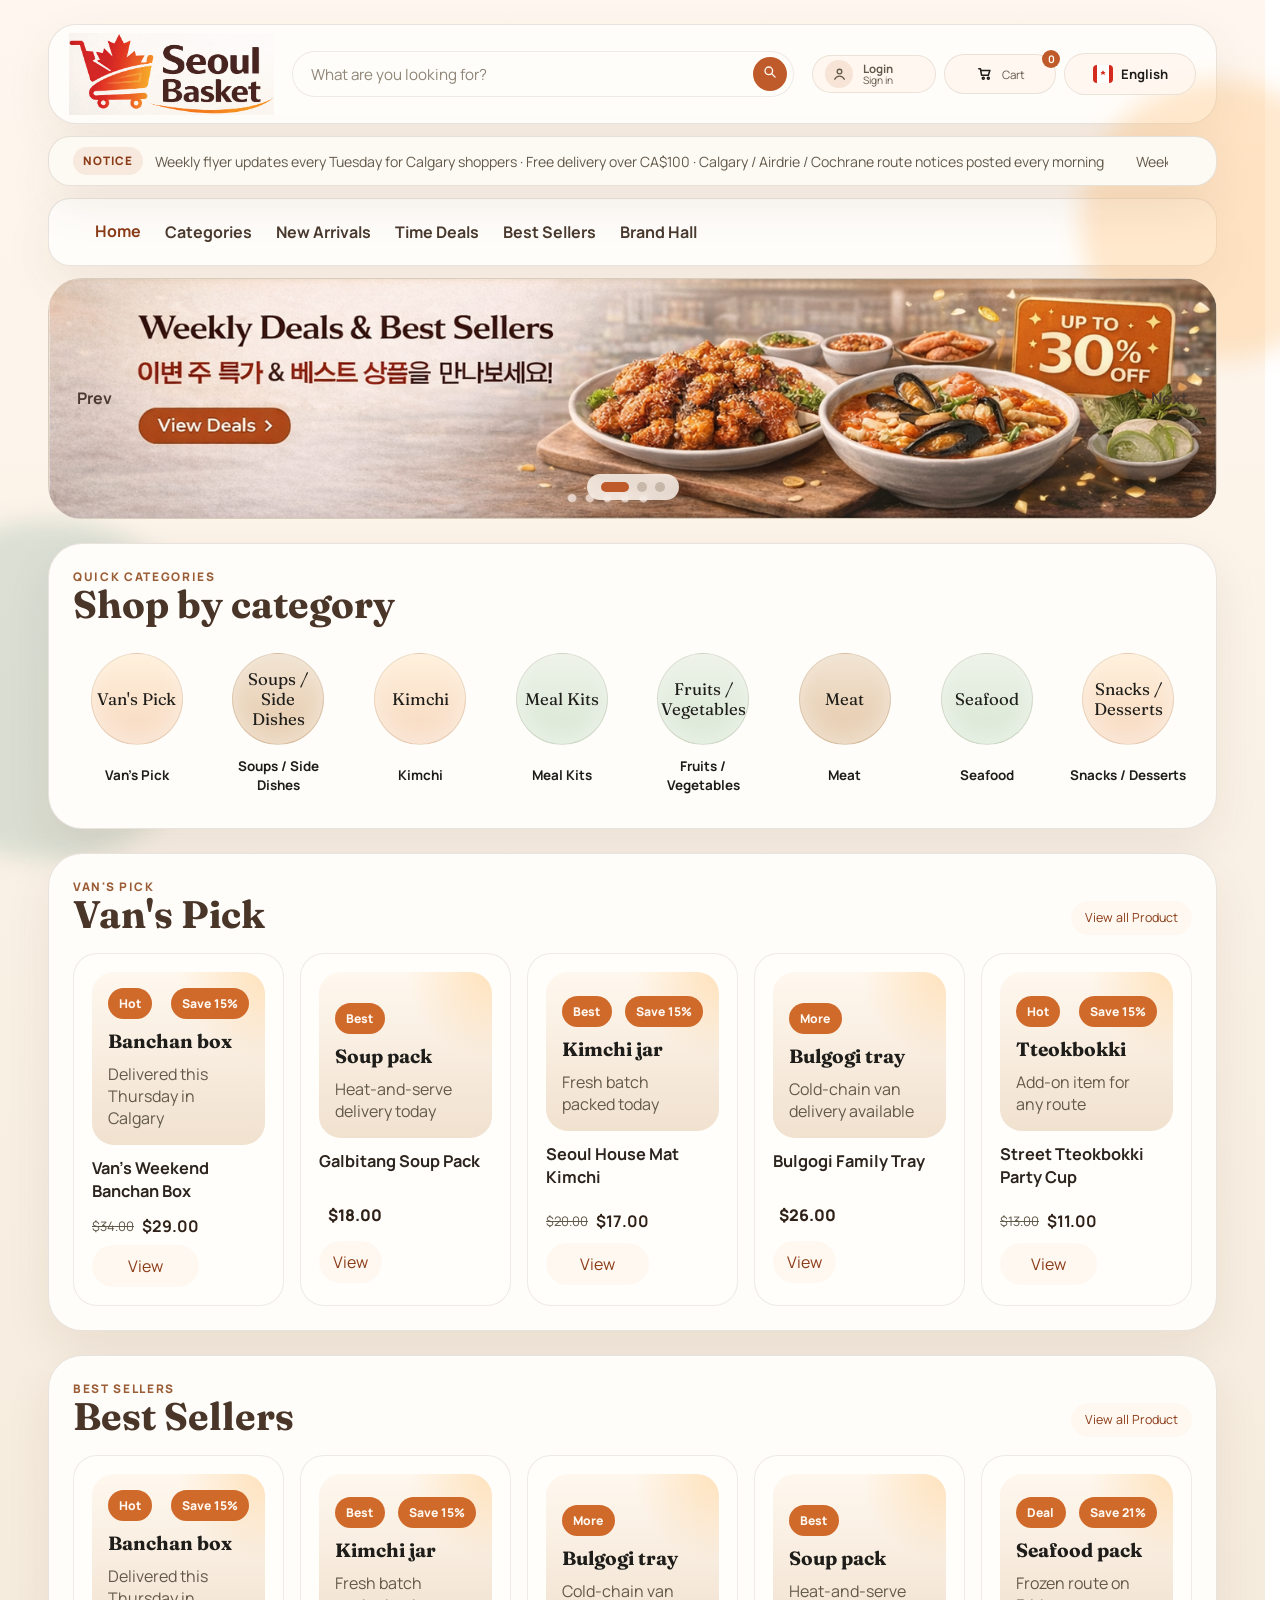
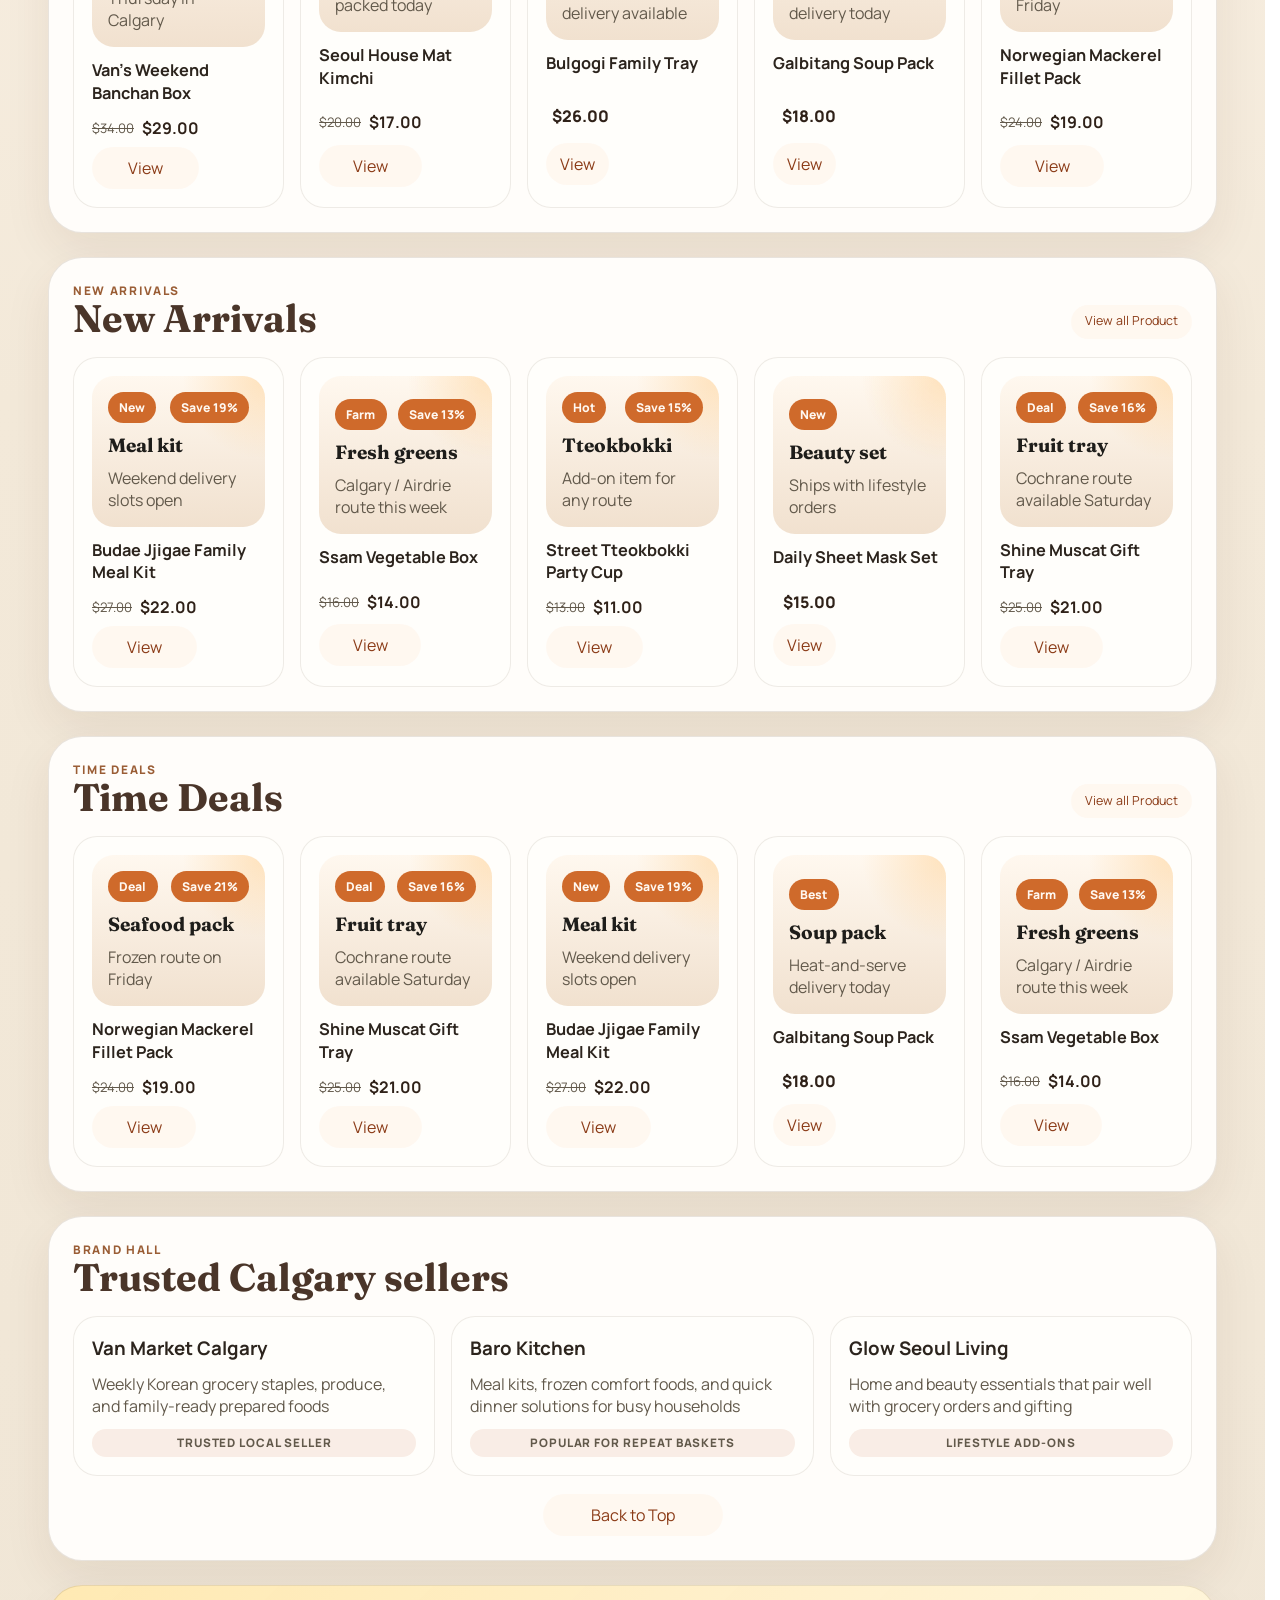
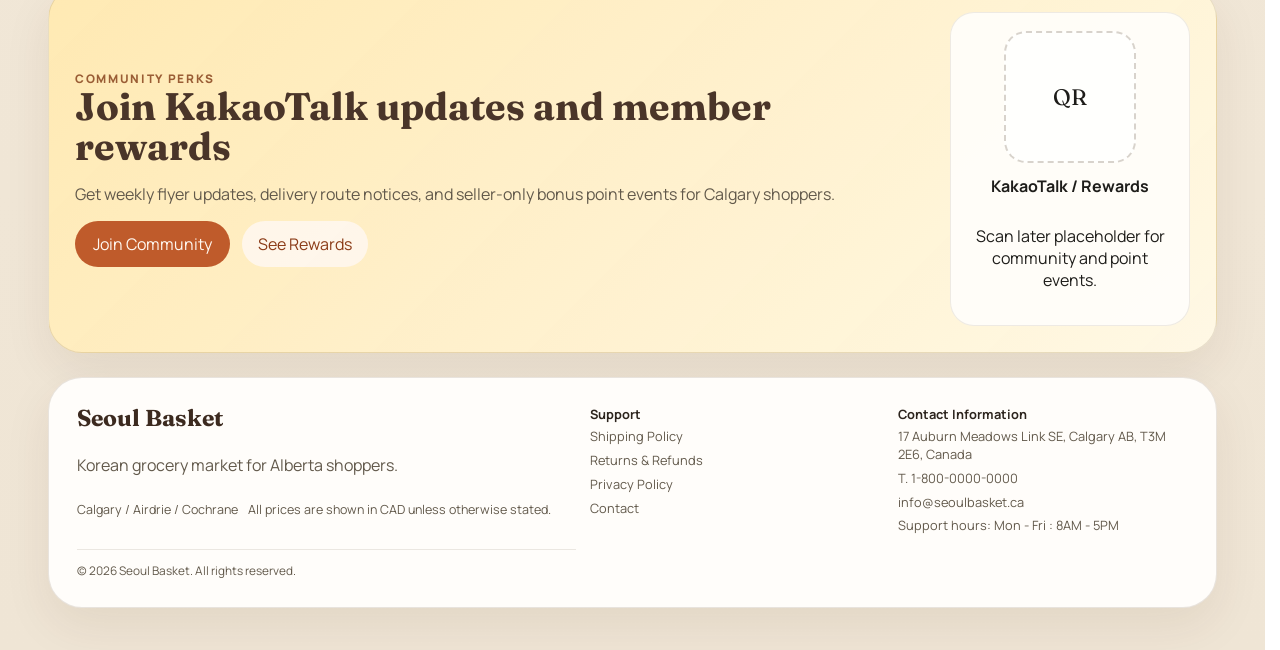
==== commit 2c56caee: "Refine mobile account and cart layouts" ====
--- a/index.html
+++ b/index.html
@@ -7,16 +7,16 @@
   <link rel="preconnect" href="https://fonts.googleapis.com" />
   <link rel="preconnect" href="https://fonts.gstatic.com" crossorigin />
   <link href="https://fonts.googleapis.com/css2?family=Fraunces:wght@500;600;700&family=Manrope:wght@400;500;600;700;800&family=Noto+Sans+KR:wght@400;500;700;800&display=swap" rel="stylesheet" />
-  <link href="./style.css?v=__ASSET_VERSION__" rel="stylesheet" />
+  <link href="./style.css?v=__ASSET_VERSION__&local=20260421-cart-name-price" rel="stylesheet" />
 </head>
 <body>
   <script>
-    window.__APP_ASSET_VERSION__ = "__ASSET_VERSION__";
+    window.__APP_ASSET_VERSION__ = "__ASSET_VERSION__-20260421-cart-name-price";
     window.APP_CONFIG = window.APP_CONFIG || {
       googleMapsApiKey: "AIzaSyC_2SfmU3sIT5PCIeGiH0qcoBTX9tlfQNs"
     };
   </script>
   <div id="root"></div>
-  <script type="module" src="./main.js?v=__ASSET_VERSION__"></script>
+  <script type="module" src="./main.js?v=__ASSET_VERSION__&local=20260421-cart-name-price"></script>
 </body>
 </html>
--- a/style.css
+++ b/style.css
@@ -21,6 +21,7 @@
 
 html {
   scroll-behavior: smooth;
+  scrollbar-gutter: stable;
 }
 
 body {
@@ -1203,14 +1204,17 @@
 
   .account-sidebar {
     grid-template-columns: repeat(4, minmax(0, 1fr));
-    padding: 10px;
+    gap: 6px;
+    padding: 7px;
   }
 
   .account-sidebar-link {
-    min-height: 48px;
-    padding: 10px 8px;
+    min-height: 34px;
+    padding: 6px 4px;
     text-align: center;
-    font-size: 0.84rem;
+    font-size: 0.68rem;
+    line-height: 1.1;
+    border-radius: 12px;
   }
 
   .account-panel,
@@ -1223,9 +1227,36 @@
   .account-order-card {
     flex-direction: column;
     align-items: stretch;
-  }
-
-  .account-order-main,
+    gap: 12px;
+    padding: 14px;
+  }
+
+  .account-order-main {
+    grid-template-columns: repeat(4, minmax(0, 1fr));
+    gap: 8px;
+  }
+
+  .account-order-row {
+    gap: 3px;
+    min-width: 0;
+  }
+
+  .account-order-row span,
+  .account-order-row strong {
+    line-height: 1.2;
+    white-space: nowrap;
+  }
+
+  .account-order-row span {
+    font-size: 0.68rem;
+  }
+
+  .account-order-row strong {
+    overflow: hidden;
+    text-overflow: ellipsis;
+    font-size: 0.74rem;
+  }
+
   .account-points-grid,
   .account-points-summary-grid,
   .account-points-rules-grid,
@@ -4114,6 +4145,11 @@
   color: #2b2018;
 }
 
+.cart-item-mobile-price,
+.cart-remove-button-mobile {
+  display: none;
+}
+
 .cart-quantity-selector {
   min-width: 156px;
   justify-content: space-between;
@@ -4226,37 +4262,305 @@
 }
 
 @media (max-width: 760px) {
+  .cart-page-shell .header-main-marketlike {
+    display: flex;
+    justify-content: center;
+    padding: 6px 0 2px;
+    border: 0;
+    border-radius: 0;
+    background: transparent;
+    box-shadow: none;
+  }
+
+  .cart-page-shell .header-desktop-row,
+  .cart-page-shell .header-menu-trigger,
+  .cart-page-shell .header-mobile-actions,
+  .cart-page-shell .header-search-shell-mobile,
+  .cart-page-shell .announcement-bar,
+  .cart-page-shell .nav-strip-inner,
+  .cart-page-shell .mobile-category-drawer {
+    display: none !important;
+  }
+
+  .cart-page-shell .header-mobile-row {
+    display: flex;
+    justify-content: center;
+    width: 100%;
+  }
+
+  .cart-page-shell .header-logo-button-centered {
+    justify-self: center;
+  }
+
+  .cart-page-shell .header-logo-image {
+    height: 44px;
+    max-width: min(188px, 48vw);
+  }
+
+  .cart-page-shell .content-shell {
+    width: 100%;
+  }
+
+  .cart-page-shell .cart-stack {
+    display: grid;
+    gap: 10px;
+    padding-bottom: 18px;
+  }
+
+  .cart-page-shell .detail-breadcrumbs {
+    order: 1;
+    width: 100%;
+    padding: 10px 14px;
+    border-radius: 18px;
+    font-size: 0.78rem;
+  }
+
+  .cart-page-shell .cart-shell {
+    order: 2;
+    padding: 12px;
+  }
+
+  .cart-page-shell .footer-preview {
+    display: none;
+  }
+
   .cart-shell,
   .cart-list-panel,
   .cart-summary-panel,
   .cart-empty-state,
   .cart-item-card {
-    border-radius: 24px;
+    border-radius: 18px;
   }
 
   .cart-shell,
   .cart-list-panel,
   .cart-summary-panel {
-    padding: 18px;
-  }
-
-  .cart-stack {
-    padding-bottom: 130px;
+    padding: 12px;
+  }
+
+  .cart-page-shell .cart-grid {
+    gap: 10px;
   }
 
   .cart-item-media {
-    min-height: 150px;
+    grid-area: media;
+    align-content: end;
+    min-height: 112px;
+    gap: 4px;
+    padding: 8px;
+    border-radius: 14px;
+  }
+
+  .cart-item-media strong {
+    font-size: 1rem;
+  }
+
+  .cart-item-media span,
+  .cart-item-seller,
+  .cart-item-description,
+  .cart-remove-button {
+    font-size: 0.7rem;
+    line-height: 1.25;
+  }
+
+  .cart-header-row {
+    gap: 8px;
+    margin-bottom: 10px;
+  }
+
+  .cart-header-row .section-title {
+    font-size: clamp(1.35rem, 7vw, 1.75rem);
+    line-height: 1.05;
+  }
+
+  .cart-count-pill,
+  .cart-item-badge {
+    padding: 5px 8px;
+    font-size: 0.64rem;
+  }
+
+  .cart-items-list {
+    gap: 10px;
+  }
+
+  .cart-item-card {
+    grid-template-columns: 88px minmax(0, 1fr);
+    grid-template-areas:
+      "media copy"
+      "media meta";
+    align-items: stretch;
+    gap: 8px 10px;
+    padding: 10px;
+  }
+
+  .cart-item-copy {
+    grid-area: copy;
+    align-content: start;
+    gap: 4px;
+    min-width: 0;
+  }
+
+  .cart-item-copy > .cart-remove-button:not(.cart-remove-button-mobile),
+  .cart-item-description,
+  .cart-item-meta .cart-item-price {
+    display: none;
+  }
+
+  .cart-item-mobile-price {
+    display: block;
+    color: #2b2018;
+    font-size: 0.92rem;
+    line-height: 1.1;
+  }
+
+  .cart-remove-button-mobile {
+    display: inline-flex;
+    grid-area: remove;
+    align-items: center;
+    justify-content: flex-start;
+    width: fit-content;
+    font-size: 0.66rem;
+    line-height: 1.1;
+  }
+
+  .cart-item-title {
+    display: -webkit-box;
+    overflow: hidden;
+    font-size: 0.82rem;
+    line-height: 1.22;
+    -webkit-box-orient: vertical;
+    -webkit-line-clamp: 2;
+  }
+
+  .cart-item-seller {
+    overflow: hidden;
+    text-overflow: ellipsis;
+    white-space: nowrap;
+  }
+
+  .cart-item-meta {
+    grid-area: meta;
+    grid-template-columns: minmax(96px, auto) minmax(48px, 1fr);
+    grid-template-areas:
+      "qty total"
+      "remove total";
+    align-items: end;
+    justify-items: stretch;
+    gap: 5px 8px;
+    min-width: 0;
+  }
+
+  .cart-item-price {
+    font-size: 0.85rem;
+  }
+
+  .cart-line-total {
+    grid-area: total;
+    align-self: end;
+    justify-self: end;
+    font-size: 0.92rem;
+    line-height: 1.1;
+  }
+
+  .cart-quantity-selector {
+    grid-area: qty;
+    min-width: 96px;
+    max-width: 116px;
+  }
+
+  .cart-quantity-selector .quantity-button {
+    width: 28px;
+    height: 28px;
+  }
+
+  .cart-quantity-selector .quantity-value {
+    font-size: 0.76rem;
+  }
+
+  .cart-summary-panel {
+    gap: 10px;
+  }
+
+  .cart-summary-rows,
+  .cart-summary-actions,
+  .cart-empty-state {
+    gap: 9px;
+  }
+
+  .cart-summary-row {
+    font-size: 0.78rem;
+    line-height: 1.2;
+  }
+
+  .cart-summary-row-delivery {
+    margin-top: 2px;
+    padding-top: 8px;
+  }
+
+  .cart-summary-total {
+    padding-top: 9px;
+    font-size: 0.88rem;
+  }
+
+  .cart-summary-total strong {
+    font-size: 1.1rem;
+  }
+
+  .cart-summary-note {
+    gap: 3px;
+    padding: 10px;
+    border-radius: 14px;
+    font-size: 0.72rem;
+    line-height: 1.25;
+  }
+
+  .cart-primary-action,
+  .cart-secondary-action {
+    min-height: 40px;
+    font-size: 0.78rem;
+    padding: 0 12px;
   }
 
   .cart-quantity-selector,
   .cart-secondary-action,
-  .cart-primary-action,
-  .cart-sticky-checkout .sticky-mobile-cart-button {
+  .cart-primary-action {
     width: 100%;
   }
 
   .cart-summary-actions {
     grid-template-columns: 1fr;
+  }
+
+  .cart-page-shell .cart-empty-state {
+    gap: 8px;
+    padding: 14px;
+  }
+
+  .cart-page-shell .cart-empty-state strong {
+    font-size: 0.92rem;
+    line-height: 1.2;
+  }
+
+  .cart-page-shell .cart-empty-state p {
+    font-size: 0.74rem;
+    line-height: 1.35;
+  }
+
+  .cart-page-shell .cart-empty-state .button-secondary {
+    min-height: 38px;
+    padding: 0 12px;
+    font-size: 0.76rem;
+  }
+
+  .cart-sticky-checkout {
+    display: none !important;
+  }
+}
+
+@media (max-width: 430px) {
+  .cart-page-shell .header-logo-image {
+    height: 42px;
+    max-width: min(178px, 46vw);
   }
 }
 
@@ -9383,3 +9687,484 @@
     font-size: 0.76rem;
   }
 }
+
+@media (max-width: 760px) {
+  .account-orders-panel .account-order-card-compact {
+    display: grid !important;
+    grid-template-columns: 1fr !important;
+    align-items: stretch !important;
+    gap: 12px !important;
+    padding: 14px !important;
+  }
+
+  .account-orders-panel .account-order-main-compact {
+    display: grid !important;
+    grid-template-columns: repeat(2, minmax(0, 1fr)) !important;
+    gap: 10px 12px !important;
+    min-width: 0;
+  }
+
+  .account-orders-panel .account-order-row-compact {
+    display: grid !important;
+    gap: 3px !important;
+    min-width: 0;
+  }
+
+  .account-orders-panel .account-order-row-compact span,
+  .account-orders-panel .account-order-row-compact strong {
+    margin: 0 !important;
+    line-height: 1.2 !important;
+  }
+
+  .account-orders-panel .account-order-row-compact span {
+    font-size: 0.68rem !important;
+    white-space: nowrap !important;
+  }
+
+  .account-orders-panel .account-order-row-compact strong {
+    min-width: 0;
+    font-size: 0.82rem !important;
+    white-space: normal !important;
+    overflow-wrap: anywhere;
+  }
+
+  .account-orders-panel .account-order-action-compact {
+    width: 100% !important;
+    min-height: 38px;
+    padding: 0 12px !important;
+    font-size: 0.78rem !important;
+  }
+}
+
+@media (max-width: 760px) {
+  .account-points-panel {
+    gap: 8px;
+    padding: 12px 14px !important;
+  }
+
+  .account-points-panel .section-header-copy {
+    gap: 4px;
+  }
+
+  .account-points-panel .section-title {
+    font-size: clamp(1.35rem, 7vw, 1.75rem);
+    line-height: 1.05;
+  }
+
+  .account-points-intro {
+    display: none;
+  }
+
+  .account-points-hero {
+    gap: 6px;
+  }
+
+  .account-points-balance-card {
+    grid-template-columns: auto 1fr;
+    align-items: baseline;
+    gap: 4px 10px;
+    padding: 10px 14px;
+    border-radius: 18px;
+  }
+
+  .account-points-balance-card .account-points-card-label {
+    grid-column: 1;
+    font-size: 0.7rem;
+    line-height: 1.1;
+  }
+
+  .account-points-balance-card strong {
+    grid-column: 2;
+    justify-self: end;
+    font-size: 1.55rem;
+  }
+
+  .account-points-balance-card p {
+    display: flex;
+    justify-content: space-between;
+    align-items: baseline;
+    gap: 10px;
+    grid-column: 1 / -1;
+    font-size: 0.72rem;
+    line-height: 1.2;
+  }
+
+  .account-points-balance-card p strong {
+    color: #c25733;
+    font-size: 0.92rem;
+  }
+
+  .account-points-mini-card p {
+    font-size: 0.72rem;
+    line-height: 1.3;
+  }
+
+  .account-points-summary-grid {
+    display: none !important;
+  }
+
+  .account-points-mini-card {
+    grid-template-columns: minmax(0, 0.85fr) minmax(0, 1.15fr);
+    align-items: center;
+    gap: 3px 10px;
+    padding: 10px 12px;
+    border-radius: 16px;
+  }
+
+  .account-points-mini-card span {
+    font-size: 0.66rem;
+  }
+
+  .account-points-mini-card strong {
+    font-size: 0.9rem;
+    line-height: 1.18;
+  }
+
+  .account-points-mini-card p {
+    grid-column: 1 / -1;
+  }
+
+  .account-points-rules-card,
+  .account-history-card {
+    margin-top: 6px;
+    padding: 12px;
+    border-radius: 18px;
+  }
+
+  .account-points-rules-grid {
+    grid-template-columns: repeat(3, minmax(0, 1fr)) !important;
+    gap: 7px;
+    margin-top: 8px;
+  }
+
+  .account-points-rules-grid div {
+    gap: 4px;
+    padding: 9px 7px;
+    border-radius: 13px;
+  }
+
+  .account-points-rules-grid span {
+    font-size: 0.58rem;
+    line-height: 1.1;
+  }
+
+  .account-points-rules-grid strong {
+    font-size: 0.72rem;
+    line-height: 1.15;
+  }
+
+  .account-points-history-list {
+    gap: 6px;
+    margin-top: 8px;
+  }
+
+  .account-points-history-row {
+    grid-template-columns: repeat(2, minmax(0, 1fr)) !important;
+    gap: 8px 10px;
+    padding: 10px;
+    border-radius: 14px;
+  }
+
+  .account-points-history-row div {
+    gap: 2px;
+  }
+
+  .account-points-history-row div:nth-child(4) {
+    grid-column: 1 / -1;
+  }
+
+  .account-points-history-row span {
+    font-size: 0.62rem;
+    line-height: 1.15;
+  }
+
+  .account-points-history-row strong {
+    font-size: 0.76rem;
+    line-height: 1.22;
+  }
+}
+
+@media (max-width: 760px) {
+  .account-dashboard-card-shell-profile {
+    width: 100% !important;
+    max-width: 100% !important;
+    gap: 12px;
+  }
+
+  .account-dashboard-card-shell-profile .detail-breadcrumbs {
+    margin-bottom: 0;
+  }
+
+  .account-dashboard-card-shell-profile .account-dashboard-shell {
+    display: grid !important;
+    grid-template-columns: 1fr !important;
+    gap: 10px !important;
+    width: 100%;
+  }
+
+  .account-dashboard-card-shell-profile .account-dashboard-main {
+    min-width: 0;
+    width: 100%;
+  }
+
+  .account-profile-panel {
+    padding: 12px 14px !important;
+    min-width: 0;
+    width: 100%;
+  }
+
+  .account-profile-panel .section-header-copy {
+    gap: 4px;
+  }
+
+  .account-profile-panel .section-title {
+    font-size: clamp(1.35rem, 7vw, 1.75rem);
+    line-height: 1.05;
+  }
+
+  .account-profile-panel .account-profile-card {
+    gap: 10px;
+    margin-top: 10px;
+    padding: 12px;
+    border-radius: 16px;
+  }
+
+  .account-profile-panel .account-profile-row {
+    gap: 4px;
+    min-width: 0;
+  }
+
+  .account-profile-panel .account-profile-row > span:first-child {
+    font-size: 0.72rem;
+    line-height: 1.15;
+  }
+
+  .account-profile-panel .account-profile-form input {
+    min-height: 38px;
+    margin-top: 2px;
+    padding: 9px 11px;
+    border-radius: 11px;
+    font-size: 0.82rem;
+    line-height: 1.2;
+  }
+
+  .account-profile-panel .address-input-shell {
+    min-width: 0;
+  }
+
+  .account-profile-panel .address-results {
+    gap: 4px;
+    max-height: 220px;
+    margin-top: 2px;
+  }
+
+  .account-profile-panel .address-option {
+    gap: 2px;
+    padding: 7px 9px;
+    border-radius: 10px;
+    font-size: 0.72rem;
+    line-height: 1.1;
+  }
+
+  .account-profile-panel .address-option strong {
+    font-size: 0.76rem;
+    line-height: 1.15;
+  }
+
+  .account-profile-panel .address-option span {
+    font-size: 0.64rem;
+    line-height: 1.15;
+  }
+
+  .account-profile-panel .selected-address-card {
+    gap: 4px;
+    padding: 9px 10px;
+    border-radius: 12px;
+  }
+
+  .account-profile-panel .selected-address-label {
+    font-size: 0.58rem;
+    line-height: 1.1;
+    letter-spacing: 0.06em;
+  }
+
+  .account-profile-panel .selected-address-card strong {
+    font-size: 0.74rem;
+    line-height: 1.25;
+    overflow-wrap: anywhere;
+  }
+
+  .account-profile-panel .account-profile-checkbox-copy {
+    gap: 6px;
+  }
+
+  .account-profile-panel .account-profile-checkbox-heading {
+    justify-content: space-between;
+    gap: 8px;
+    font-size: 0.78rem;
+    line-height: 1.15;
+  }
+
+  .account-profile-panel .account-profile-checkbox input {
+    width: 16px;
+    height: 16px;
+  }
+
+  .account-profile-panel .account-profile-checkbox-description {
+    gap: 3px;
+  }
+
+  .account-profile-panel .account-profile-checkbox-text {
+    white-space: normal;
+    overflow-wrap: anywhere;
+    font-size: 0.66rem;
+    line-height: 1.25;
+  }
+
+  .account-profile-panel .account-profile-actions {
+    margin-top: 0;
+    gap: 8px;
+  }
+
+  .account-profile-panel .account-profile-actions .button-secondary,
+  .account-profile-panel .account-profile-actions .button-primary {
+    min-height: 38px;
+    padding: 0 14px;
+    font-size: 0.78rem;
+  }
+
+  .account-profile-panel .account-password-card {
+    margin-top: 10px;
+    padding: 12px;
+    border-radius: 16px;
+  }
+
+  .account-profile-panel .account-password-card .section-title {
+    font-size: clamp(1rem, 5.5vw, 1.25rem);
+  }
+
+  .account-profile-panel .account-password-copy {
+    font-size: 0.72rem;
+    line-height: 1.3;
+  }
+
+  .account-profile-panel .account-password-card .button-secondary {
+    width: 100%;
+    min-height: 38px;
+    padding: 0 12px;
+    font-size: 0.76rem;
+  }
+
+  .account-dashboard-card-shell:has(.account-profile-form) {
+    width: 100% !important;
+    max-width: 100% !important;
+  }
+
+  .account-dashboard-shell:has(.account-profile-form) {
+    grid-template-columns: 1fr !important;
+    gap: 10px !important;
+  }
+
+  .account-dashboard-shell:has(.account-profile-form) .account-dashboard-main,
+  .account-dashboard-shell:has(.account-profile-form) .account-panel,
+  .account-dashboard-shell:has(.account-profile-form) .account-profile-card,
+  .account-dashboard-shell:has(.account-profile-form) .account-password-card {
+    min-width: 0;
+    width: 100%;
+  }
+
+  .account-dashboard-shell:has(.account-profile-form) .account-profile-card,
+  .account-dashboard-shell:has(.account-profile-form) .account-password-card {
+    padding: 12px !important;
+    border-radius: 16px;
+  }
+
+  .account-dashboard-shell:has(.account-profile-form) .account-profile-form input {
+    min-height: 38px;
+    padding: 9px 11px;
+    font-size: 0.82rem;
+  }
+
+  .account-dashboard-shell:has(.account-profile-form) .address-option {
+    padding: 7px 9px;
+    border-radius: 10px;
+  }
+
+  .account-dashboard-shell:has(.account-profile-form) .address-option strong {
+    font-size: 0.76rem;
+  }
+
+  .account-dashboard-shell:has(.account-profile-form) .address-option span {
+    font-size: 0.64rem;
+  }
+
+  .account-dashboard-shell:has(.account-profile-form) .selected-address-card {
+    padding: 9px 10px;
+    border-radius: 12px;
+  }
+
+  .account-dashboard-shell:has(.account-profile-form) .account-profile-checkbox-text {
+    white-space: normal !important;
+    overflow-wrap: anywhere;
+  }
+}
+
+@media (min-width: 761px) {
+  .account-dashboard-card-shell {
+    width: min(1120px, 100%) !important;
+    max-width: 1120px;
+    margin-inline: auto;
+  }
+
+  .account-dashboard-card-shell-orders,
+  .account-dashboard-card-shell-points,
+  .account-dashboard-card-shell-profile {
+    width: min(1120px, 100%) !important;
+    max-width: 1120px;
+    margin-inline: auto;
+  }
+
+  .account-dashboard-shell {
+    width: 100%;
+    grid-template-columns: 220px minmax(0, 1fr);
+  }
+
+  .account-dashboard-main,
+  .account-panel,
+  .account-orders-panel,
+  .account-points-panel,
+  .account-profile-panel,
+  .account-profile-card,
+  .account-password-card,
+  .account-history-card {
+    min-width: 0;
+    width: 100%;
+    box-sizing: border-box;
+  }
+
+  .account-profile-panel .account-profile-card,
+  .account-profile-panel .account-password-card {
+    max-width: 100%;
+  }
+
+  .account-profile-form input,
+  .account-profile-form .address-input-shell,
+  .account-profile-checkbox-copy,
+  .account-profile-checkbox-description,
+  .account-profile-actions,
+  .account-points-history-row > div {
+    min-width: 0;
+  }
+
+  .account-profile-checkbox-text {
+    max-width: 100%;
+    white-space: normal;
+    overflow-wrap: anywhere;
+  }
+
+  .account-points-history-row strong,
+  .account-profile-row strong,
+  .selected-address-card strong {
+    overflow-wrap: anywhere;
+  }
+}
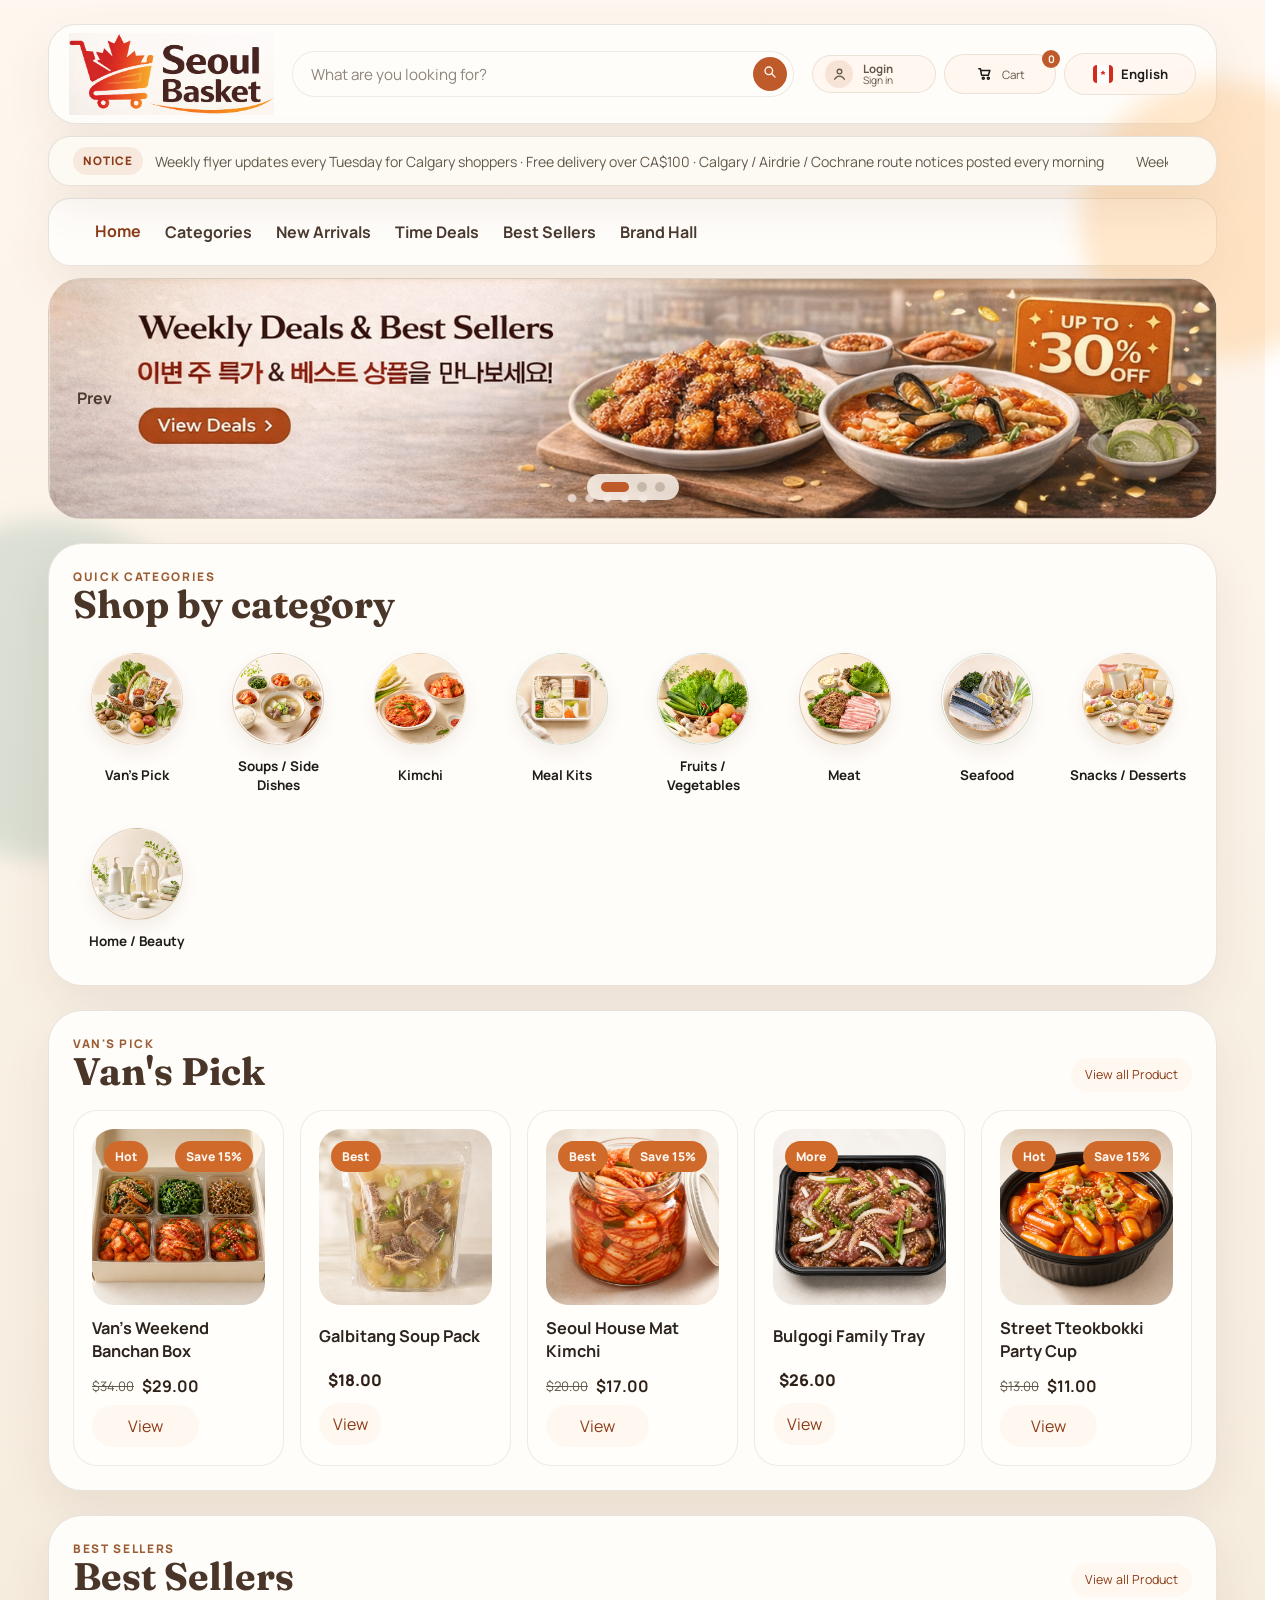
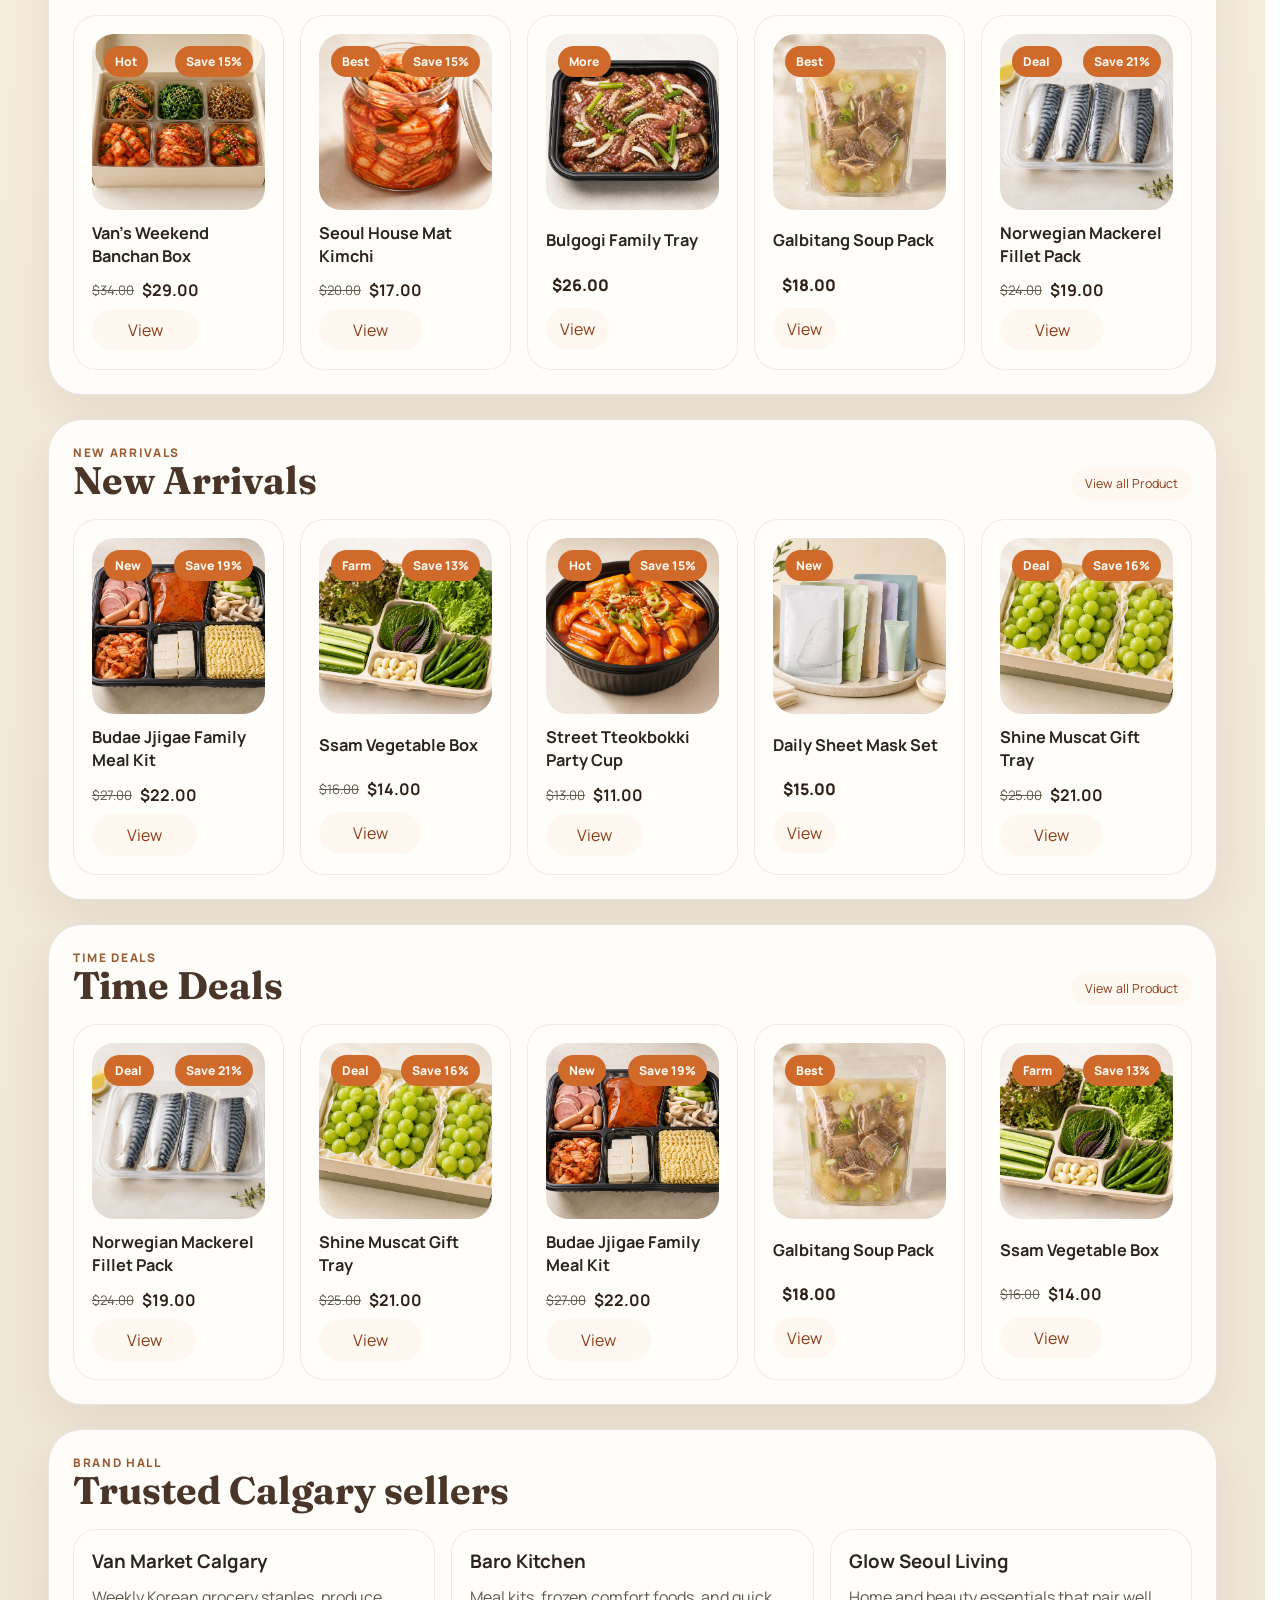
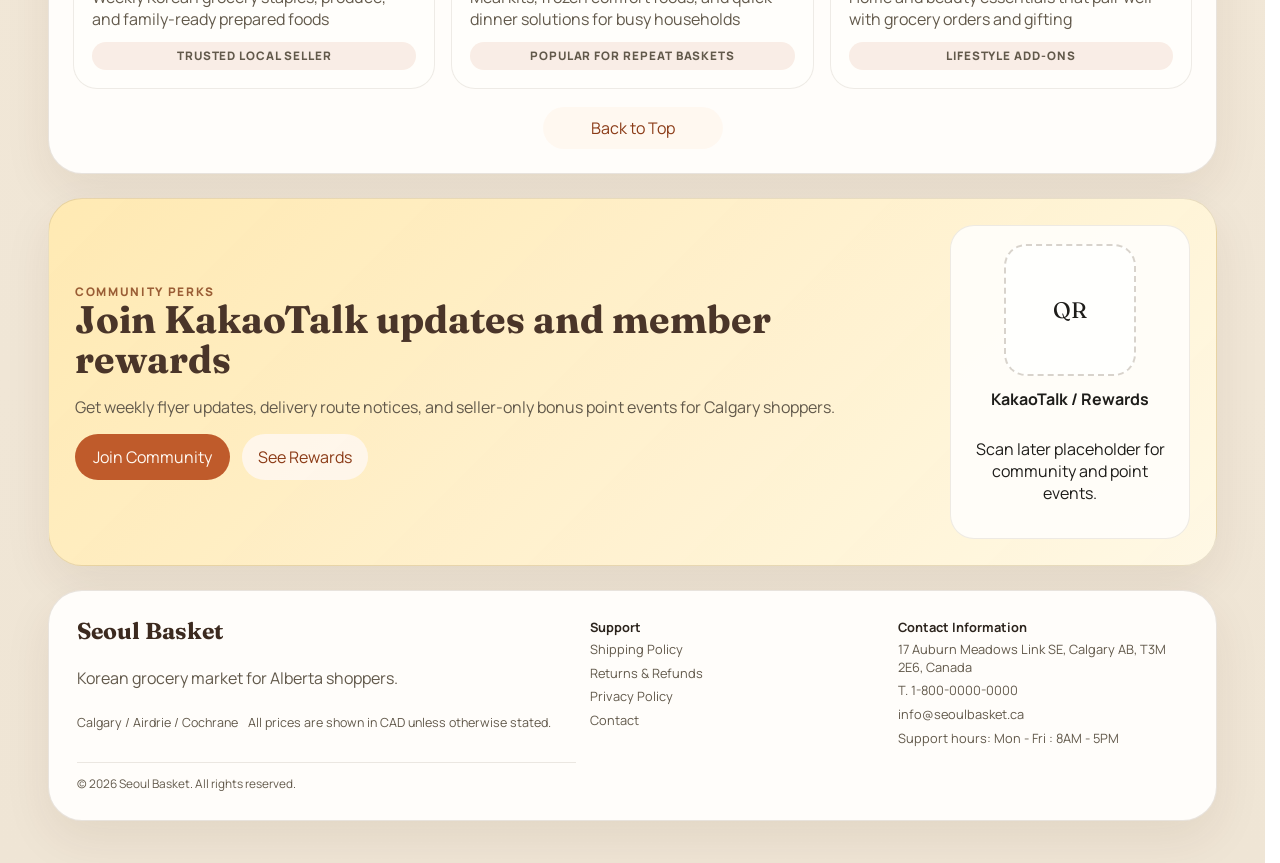
==== commit 761c43d1: "Refine mobile product and order status flows" ====
--- a/index.html
+++ b/index.html
@@ -3,20 +3,23 @@
 <head>
   <meta charset="UTF-8" />
   <meta name="viewport" content="width=device-width, initial-scale=1.0" />
+  <meta http-equiv="Cache-Control" content="no-cache, no-store, must-revalidate" />
+  <meta http-equiv="Pragma" content="no-cache" />
+  <meta http-equiv="Expires" content="0" />
   <title>Seoul Basket Calgary Marketplace</title>
   <link rel="preconnect" href="https://fonts.googleapis.com" />
   <link rel="preconnect" href="https://fonts.gstatic.com" crossorigin />
   <link href="https://fonts.googleapis.com/css2?family=Fraunces:wght@500;600;700&family=Manrope:wght@400;500;600;700;800&family=Noto+Sans+KR:wght@400;500;700;800&display=swap" rel="stylesheet" />
-  <link href="./style.css?v=__ASSET_VERSION__&local=20260421-cart-name-price" rel="stylesheet" />
+  <link href="./style.css?v=__ASSET_VERSION__&local=20260429-product-focus-top" rel="stylesheet" />
 </head>
 <body>
   <script>
-    window.__APP_ASSET_VERSION__ = "__ASSET_VERSION__-20260421-cart-name-price";
+    window.__APP_ASSET_VERSION__ = "__ASSET_VERSION__-20260429-product-focus-top";
     window.APP_CONFIG = window.APP_CONFIG || {
       googleMapsApiKey: "AIzaSyC_2SfmU3sIT5PCIeGiH0qcoBTX9tlfQNs"
     };
   </script>
   <div id="root"></div>
-  <script type="module" src="./main.js?v=__ASSET_VERSION__&local=20260421-cart-name-price"></script>
+  <script type="module" src="./main.js?v=__ASSET_VERSION__&local=20260429-product-focus-top"></script>
 </body>
 </html>
--- a/style.css
+++ b/style.css
@@ -1575,6 +1575,66 @@
 .order-status-action-row .button-primary {
   padding: 10px 14px;
   font-size: 0.88rem;
+}
+
+/* Order status product images 2026-04-28 */
+.order-item-media {
+  position: relative;
+  width: 104px;
+  height: 82px;
+  min-width: 104px;
+  overflow: hidden;
+  padding: 0;
+}
+
+.order-item-media.has-product-image {
+  background: #f7f2ea;
+}
+
+.order-item-image {
+  position: absolute;
+  inset: 0;
+  display: block;
+  width: 100%;
+  height: 100%;
+  object-fit: cover;
+}
+
+.order-item-media strong {
+  position: relative;
+  z-index: 1;
+  padding: 10px;
+  font-size: 0.9rem;
+  line-height: 1.1;
+}
+
+@media (max-width: 760px) {
+  .order-item-card {
+    display: grid;
+    grid-template-columns: 86px minmax(0, 1fr);
+    align-items: center;
+  }
+
+  .order-item-media,
+  .order-item-price,
+  .order-status-action-row .button-secondary,
+  .order-status-action-row .button-primary {
+    width: auto;
+    text-align: left;
+  }
+
+  .order-item-media {
+    width: 86px;
+    min-width: 86px;
+    height: 72px;
+    justify-items: center;
+  }
+
+  .order-item-price {
+    grid-column: 2;
+    justify-items: start;
+    text-align: left;
+  }
 }
 
 @media (max-width: 1080px) {
@@ -3113,11 +3173,27 @@
   place-items: center;
   width: 92px;
   height: 92px;
+  overflow: hidden;
   border-radius: 999px;
   border: 1px solid rgba(93, 72, 47, 0.1);
   font-family: "Fraunces", serif;
   font-size: 1.05rem;
   box-shadow: inset 0 -10px 20px rgba(255, 255, 255, 0.4);
+}
+
+.quick-category-thumb.has-category-image {
+  position: relative;
+  background: #f7f2ea;
+  box-shadow:
+    0 8px 18px rgba(71, 42, 18, 0.08),
+    inset 0 0 0 1px rgba(255, 255, 255, 0.38);
+}
+
+.quick-category-image {
+  display: block;
+  width: 100%;
+  height: 100%;
+  object-fit: cover;
 }
 
 html[lang="ko"] .quick-category-thumb {
@@ -3187,18 +3263,36 @@
 }
 
 .market-product-media {
-  display: grid;
-  gap: 10px;
+  position: relative;
+  display: block;
+  height: 176px;
   min-height: 176px;
-  align-content: end;
-  padding: 16px;
+  overflow: hidden;
+  padding: 0;
   border-radius: 22px;
   background:
     radial-gradient(circle at top right, rgba(255, 205, 139, 0.5), transparent 36%),
     linear-gradient(180deg, #fff8ef, #f1e1cf);
 }
 
+.market-product-media.has-product-image {
+  background: #f7f2ea;
+  padding: 0;
+}
+
+.market-product-image {
+  display: block;
+  width: 100%;
+  height: 100%;
+  object-fit: cover;
+}
+
 .market-product-media-top {
+  position: absolute;
+  top: 12px;
+  left: 12px;
+  right: 12px;
+  z-index: 2;
   display: flex;
   align-items: center;
   justify-content: space-between;
@@ -3286,7 +3380,6 @@
 
 @media (hover: hover) and (pointer: fine) {
   .market-product-card:hover,
-  .detail-thumb:hover,
   .delivery-zone-card:hover,
   .review-card:hover {
     transform: translateY(-4px);
@@ -3529,6 +3622,9 @@
 }
 
 .page-focus-anchor {
+  position: absolute;
+  top: 0;
+  left: 0;
   width: 1px;
   height: 1px;
   margin: 0;
@@ -3589,7 +3685,6 @@
 }
 
 .detail-main-visual,
-.detail-thumb,
 .delivery-zone-card,
 .review-summary-card,
 .review-card {
@@ -3598,24 +3693,63 @@
 }
 
 .detail-main-visual {
+  position: relative;
   display: grid;
   align-content: end;
   min-height: 520px;
-  padding: 28px;
+  padding: 0;
+  overflow: hidden;
   border-radius: 30px;
   background:
-    radial-gradient(circle at top right, rgba(255, 255, 255, 0.55), transparent 34%),
+    linear-gradient(135deg, rgba(255, 255, 255, 0.42), transparent 42%),
     linear-gradient(180deg, var(--detail-start), var(--detail-end));
 }
 
-.detail-main-visual strong {
+.detail-main-visual.has-image {
+  background: #f7f2ea;
+}
+
+.detail-main-visual.is-empty-image-slot::before {
+  content: "";
+  position: absolute;
+  inset: 18px;
+  border-radius: 22px;
+  border: 1px dashed rgba(93, 72, 47, 0.18);
+  background:
+    linear-gradient(135deg, rgba(255, 255, 255, 0.4), transparent 54%),
+    rgba(255, 254, 251, 0.22);
+  pointer-events: none;
+}
+
+.detail-empty-visual-copy {
+  position: relative;
+  z-index: 1;
+  display: grid;
+  gap: 10px;
+  max-width: 420px;
+  padding: 28px;
+}
+
+.detail-empty-visual-copy strong {
   font-family: "Fraunces", serif;
   font-size: clamp(2rem, 3.4vw, 3.5rem);
   line-height: 1.05;
   color: #3a291f;
 }
 
-.detail-main-visual p,
+.detail-empty-visual-copy p {
+  margin: 0;
+  color: var(--ink-soft);
+}
+
+.detail-gallery-image {
+  position: absolute;
+  inset: 0;
+  width: 100%;
+  height: 100%;
+  object-fit: cover;
+}
+
 .detail-body-copy,
 .detail-summary,
 .detail-tab-panel p,
@@ -3646,38 +3780,157 @@
   font-weight: 800;
 }
 
-.detail-thumb-row {
-  display: grid;
-  grid-template-columns: repeat(3, minmax(0, 1fr));
-  gap: 12px;
-}
-
-.detail-thumb {
-  justify-items: start;
-  gap: 8px;
-  padding: 16px;
-  border-radius: 22px;
-  background:
-    radial-gradient(circle at top right, rgba(255, 255, 255, 0.48), transparent 36%),
-    linear-gradient(180deg, var(--detail-start), var(--detail-end));
-  color: var(--ink);
-}
-
-.detail-thumb.is-active {
-  border-color: rgba(191, 91, 43, 0.42);
-  box-shadow: 0 12px 24px rgba(191, 91, 43, 0.14);
-}
-
-.detail-thumb strong,
 .delivery-zone-card strong,
 .review-card-head strong {
   color: #2f241c;
 }
 
-.detail-thumb span,
 .delivery-zone-card span {
   font-size: 0.84rem;
   color: var(--ink-soft);
+}
+
+.delivery-zone-eta-mobile {
+  display: none;
+}
+
+.css-slider-navigation-container {
+  display: grid;
+  grid-template-columns: 34px minmax(0, auto) 34px auto;
+  align-items: center;
+  justify-content: center;
+  gap: 12px;
+  width: 100%;
+  min-height: 38px;
+}
+
+.css-slider-button {
+  display: grid !important;
+  place-items: center;
+  width: 34px;
+  height: 34px;
+  padding: 0;
+  border-radius: 999px;
+  border: 1px solid rgba(93, 72, 47, 0.16);
+  background: rgba(255, 254, 251, 0.96);
+  box-shadow: 0 8px 18px rgba(71, 42, 18, 0.08);
+  cursor: pointer;
+  transition:
+    background-color 160ms ease,
+    border-color 160ms ease,
+    opacity 160ms ease,
+    transform 160ms ease;
+}
+
+.css-slider-button svg {
+  display: block;
+}
+
+.css-slider-button.disabled {
+  opacity: 0.32;
+  cursor: default;
+  pointer-events: none;
+  box-shadow: none;
+}
+
+.css-slider-button:focus-visible {
+  outline: 3px solid rgba(191, 91, 43, 0.24);
+  outline-offset: 3px;
+}
+
+.css-slider-dot-navigation {
+  --size: 10;
+  width: 100%;
+  text-align: center;
+  line-height: 0;
+  padding: 4px 0 2px;
+}
+
+.css-slider-dot {
+  display: inline-flex;
+  width: calc(var(--size) * 1px);
+  height: calc(var(--size) * 1px);
+  margin: 0 5px;
+  padding: 0;
+  border-radius: 999px;
+  border: 1px solid rgba(93, 72, 47, 0.24);
+  background: rgba(93, 72, 47, 0.22);
+  cursor: pointer;
+  vertical-align: middle;
+  transition:
+    width 160ms ease,
+    background-color 160ms ease,
+    border-color 160ms ease,
+    box-shadow 160ms ease,
+    transform 160ms ease;
+}
+
+.css-slider-dot.active {
+  width: calc(var(--size) * 2.4px);
+  border-color: rgba(191, 91, 43, 0.72);
+  background: var(--brand-deep);
+  box-shadow: 0 8px 16px rgba(191, 91, 43, 0.22);
+}
+
+.css-slider-dot:focus-visible {
+  outline: 3px solid rgba(191, 91, 43, 0.24);
+  outline-offset: 4px;
+}
+
+.css-slider-index-navigation {
+  color: var(--ink-soft);
+  font-size: 0.82rem;
+  font-weight: 800;
+  line-height: 1;
+  white-space: nowrap;
+}
+
+.css-slider-current {
+  color: var(--brand-deep);
+}
+
+.visually-hidden {
+  position: absolute;
+  width: 1px;
+  height: 1px;
+  margin: -1px;
+  padding: 0;
+  overflow: hidden;
+  clip: rect(0 0 0 0);
+  white-space: nowrap;
+  border: 0;
+}
+
+@media (hover: hover) and (pointer: fine) {
+  .css-slider-button:not(.disabled):hover {
+    transform: translateY(-1px);
+    border-color: rgba(191, 91, 43, 0.36);
+    background: rgba(255, 247, 239, 0.98);
+  }
+
+  .css-slider-dot:hover {
+    transform: translateY(-1px);
+    border-color: rgba(191, 91, 43, 0.5);
+    background: rgba(191, 91, 43, 0.58);
+  }
+}
+
+@media (max-width: 430px) {
+  .css-slider-navigation-container {
+    grid-template-columns: 30px minmax(0, 1fr) 30px;
+    gap: 8px;
+  }
+
+  .css-slider-button {
+    width: 30px;
+    height: 30px;
+  }
+
+  .css-slider-index-navigation {
+    grid-column: 1 / -1;
+    justify-self: center;
+    font-size: 0.76rem;
+  }
 }
 
 .detail-info-card {
@@ -3959,7 +4212,6 @@
     padding: 18px;
   }
 
-  .detail-thumb-row,
   .delivery-zone-grid,
   .review-list,
   .detail-related-grid {
@@ -3968,10 +4220,13 @@
 
   .detail-main-visual {
     min-height: 320px;
+  }
+
+  .detail-empty-visual-copy {
     padding: 20px;
   }
 
-  .detail-main-visual strong {
+  .detail-empty-visual-copy strong {
     font-size: clamp(1.7rem, 8vw, 2.5rem);
   }
 
@@ -4077,15 +4332,36 @@
 }
 
 .cart-item-media {
+  position: relative;
   display: grid;
   align-content: end;
   gap: 10px;
   min-height: 180px;
+  overflow: hidden;
   padding: 18px;
   border-radius: 24px;
   background:
     radial-gradient(circle at top right, rgba(255, 255, 255, 0.52), transparent 34%),
     linear-gradient(180deg, #fff1e0, #ebcfaf);
+}
+
+.cart-item-media.has-product-image {
+  background: #f7f2ea;
+  padding: 0;
+}
+
+.cart-item-image {
+  position: absolute;
+  inset: 0;
+  display: block;
+  width: 100%;
+  height: 100%;
+  object-fit: cover;
+}
+
+.cart-item-media .cart-item-badge {
+  position: relative;
+  z-index: 1;
 }
 
 .cart-item-media strong {
@@ -4349,6 +4625,10 @@
     gap: 4px;
     padding: 8px;
     border-radius: 14px;
+  }
+
+  .cart-item-media.has-product-image {
+    min-height: 100%;
   }
 
   .cart-item-media strong {
@@ -5491,6 +5771,137 @@
   .order-status-layout,
   .order-status-hero {
     grid-template-columns: 1fr;
+  }
+}
+
+/* Final order status item image overrides 2026-04-28 */
+.order-item-media {
+  position: relative;
+  width: 104px;
+  height: 82px;
+  min-width: 104px;
+  overflow: hidden;
+  padding: 0;
+}
+
+.order-item-media.has-product-image {
+  background: #f7f2ea;
+}
+
+.order-item-image {
+  position: absolute;
+  inset: 0;
+  display: block;
+  width: 100%;
+  height: 100%;
+  object-fit: cover;
+}
+
+.order-item-media strong {
+  position: relative;
+  z-index: 1;
+  padding: 10px;
+  font-size: 0.9rem;
+  line-height: 1.1;
+}
+
+@media (max-width: 760px) {
+  .order-item-card {
+    display: grid;
+    grid-template-columns: 86px minmax(0, 1fr);
+    align-items: center;
+  }
+
+  .order-item-media,
+  .order-item-price,
+  .order-status-action-row .button-secondary,
+  .order-status-action-row .button-primary {
+    width: auto;
+    text-align: left;
+  }
+
+  .order-item-media {
+    width: 86px;
+    min-width: 86px;
+    height: 72px;
+    justify-items: center;
+  }
+
+  .order-item-price {
+    grid-column: 2;
+    justify-items: start;
+    text-align: left;
+  }
+}
+
+/* Compact mobile order status timeline */
+@media (max-width: 760px) {
+  .order-status-progress-panel {
+    padding: 12px;
+  }
+
+  .order-status-progress-panel .section-header-row {
+    margin-bottom: 8px;
+  }
+
+  .order-status-progress-panel .section-kicker {
+    font-size: 0.62rem;
+    line-height: 1;
+  }
+
+  .order-status-progress-panel .section-title {
+    font-size: 1rem;
+    line-height: 1.12;
+  }
+
+  .order-timeline {
+    gap: 7px;
+  }
+
+  .order-timeline-card {
+    grid-template-columns: 22px minmax(0, 1fr) auto;
+    gap: 8px;
+    align-items: center;
+    padding: 8px 9px;
+    border-radius: 12px;
+    min-height: 0;
+  }
+
+  .order-timeline-marker {
+    width: 22px;
+    height: 22px;
+    min-width: 22px;
+    font-size: 0.72rem;
+    line-height: 1;
+  }
+
+  .order-timeline-copy {
+    gap: 2px;
+    min-width: 0;
+  }
+
+  .order-timeline-copy strong {
+    font-size: 0.78rem;
+    line-height: 1.12;
+  }
+
+  .order-timeline-copy p {
+    margin: 0;
+    font-size: 0.68rem;
+    line-height: 1.2;
+    display: -webkit-box;
+    overflow: hidden;
+    -webkit-line-clamp: 2;
+    -webkit-box-orient: vertical;
+  }
+
+  .order-timeline-state {
+    padding: 3px 6px;
+    border-radius: 999px;
+    background: rgba(93, 72, 47, 0.08);
+    font-size: 0.58rem;
+    line-height: 1;
+    white-space: nowrap;
   }
 }
 
@@ -5758,8 +6169,9 @@
   }
 
   .market-product-media {
+    height: 142px;
     min-height: 142px;
-    padding: 12px;
+    padding: 0;
     border-radius: 16px;
   }
 
@@ -7787,37 +8199,43 @@
 /* Mobile alignment cleanup 2026-04-16 */
 @media (max-width: 760px) {
   .quick-menu-grid.quick-menu-rail {
-    grid-auto-columns: 108px !important;
+    grid-auto-columns: 112px !important;
     align-items: stretch;
     gap: 10px;
   }
 
   .quick-menu-grid.quick-menu-rail .quick-category-button {
     display: grid !important;
-    width: 108px;
-    min-width: 108px;
-    max-width: 108px;
-    height: 90px;
-    min-height: 90px;
-    max-height: 90px;
+    width: 112px;
+    min-width: 112px;
+    max-width: 112px;
+    height: 122px;
+    min-height: 122px;
+    max-height: 122px;
     margin: 0;
-    padding: 10px 8px;
+    padding: 10px 8px 9px;
     justify-items: center;
     align-content: center;
     justify-content: center;
-    gap: 6px;
+    gap: 8px;
     text-align: center;
     scroll-snap-align: start;
   }
 
   .quick-menu-grid.quick-menu-rail .quick-category-thumb {
-    width: 34px;
-    min-width: 34px;
-    max-width: 34px;
-    height: 34px;
-    min-height: 34px;
-    max-height: 34px;
+    width: 68px;
+    min-width: 68px;
+    max-width: 68px;
+    height: 68px;
+    min-height: 68px;
+    max-height: 68px;
     margin: 0 auto;
+  }
+
+  .quick-menu-grid.quick-menu-rail .quick-category-image {
+    width: 100%;
+    height: 100%;
+    object-fit: cover;
   }
 
   html[lang="ko"] .quick-menu-grid.quick-menu-rail .quick-category-thumb {
@@ -8040,15 +8458,38 @@
 
 @media (max-width: 760px) {
   .product-card-rail .market-product-card {
-    min-height: 210px;
-    max-height: 210px;
-    grid-template-rows: 98px auto 1fr auto;
+    min-height: 236px;
+    max-height: 236px;
+    grid-template-rows: 124px auto 1fr auto;
     gap: 7px;
   }
 
   .product-card-rail .market-product-media {
     min-height: 98px;
     max-height: 98px;
+    margin-top: 26px;
+    overflow: visible;
+  }
+
+  .product-card-rail .market-product-media.has-product-image {
+    overflow: visible;
+  }
+
+  .product-card-rail .market-product-image {
+    border-radius: inherit;
+  }
+
+  .product-card-rail .market-product-media-top {
+    top: -25px;
+    left: 0;
+    right: 0;
+    gap: 5px;
+  }
+
+  .product-card-rail .market-product-discount {
+    padding: 4px 7px;
+    font-size: 0.62rem;
+    line-height: 1.1;
   }
 
   .product-card-rail .market-product-name {
@@ -8090,8 +8531,14 @@
 
 @media (max-width: 430px) {
   .product-card-rail .market-product-card {
-    min-height: 204px;
-    max-height: 204px;
+    min-height: 232px;
+    max-height: 232px;
+    grid-template-rows: 120px auto 1fr auto;
+  }
+
+  .product-card-rail .market-product-media {
+    min-height: 94px;
+    max-height: 94px;
   }
 }
 
@@ -10168,3 +10615,1130 @@
     overflow-wrap: anywhere;
   }
 }
+
+/* Checkout mobile compact layout 2026-04-21 */
+@media (max-width: 760px) {
+  .checkout-page-shell {
+    padding: 8px 8px 96px;
+  }
+
+  .checkout-page-shell .header-main-marketlike {
+    display: flex;
+    justify-content: center;
+    padding: 4px 0 0;
+    border: 0;
+    border-radius: 0;
+    background: transparent;
+    box-shadow: none;
+  }
+
+  .checkout-page-shell .header-desktop-row,
+  .checkout-page-shell .header-menu-trigger,
+  .checkout-page-shell .header-mobile-actions,
+  .checkout-page-shell .header-search-shell-mobile,
+  .checkout-page-shell .announcement-bar,
+  .checkout-page-shell .nav-strip-inner,
+  .checkout-page-shell .mobile-category-drawer {
+    display: none !important;
+  }
+
+  .checkout-page-shell .header-mobile-row {
+    display: flex;
+    justify-content: center;
+    width: 100%;
+  }
+
+  .checkout-page-shell .header-logo-button-centered {
+    min-height: 40px;
+  }
+
+  .checkout-page-shell .header-logo-image {
+    height: 42px;
+    max-width: min(178px, 46vw);
+  }
+
+  .checkout-page-shell .content-shell-login {
+    padding-top: 6px;
+  }
+
+  .checkout-page-shell .checkout-card-shell {
+    gap: 8px;
+  }
+
+  .checkout-page-shell .detail-breadcrumbs {
+    padding: 8px 12px;
+    border-radius: 16px;
+    font-size: 0.74rem;
+    line-height: 1.2;
+  }
+
+  .checkout-page-shell .checkout-shell {
+    padding: 0;
+  }
+
+  .checkout-page-shell .checkout-grid {
+    gap: 10px;
+  }
+
+  .checkout-page-shell .checkout-form-panel,
+  .checkout-page-shell .checkout-summary-panel,
+  .checkout-page-shell .checkout-section-card,
+  .checkout-page-shell .checkout-points-card {
+    border-radius: 16px;
+  }
+
+  .checkout-page-shell .checkout-form-panel,
+  .checkout-page-shell .checkout-summary-panel {
+    padding: 12px;
+  }
+
+  .checkout-page-shell .checkout-section-card,
+  .checkout-page-shell .checkout-points-card {
+    padding: 12px;
+  }
+
+  .checkout-page-shell .checkout-form-panel,
+  .checkout-page-shell .checkout-form,
+  .checkout-page-shell .checkout-section-card,
+  .checkout-page-shell .checkout-summary-panel,
+  .checkout-page-shell .checkout-summary-list,
+  .checkout-page-shell .checkout-summary-rows,
+  .checkout-page-shell .checkout-points-card,
+  .checkout-page-shell .checkout-points-control-shell {
+    gap: 9px;
+  }
+
+  .checkout-page-shell .checkout-header-row {
+    margin-bottom: 8px;
+  }
+
+  .checkout-page-shell .checkout-header-row .section-kicker,
+  .checkout-page-shell .checkout-summary-panel .section-kicker {
+    font-size: 0.62rem;
+    line-height: 1.15;
+    letter-spacing: 0.1em;
+  }
+
+  .checkout-page-shell .checkout-header-row .section-title {
+    font-size: clamp(1.18rem, 6vw, 1.55rem);
+    line-height: 1.08;
+  }
+
+  .checkout-page-shell .auth-banner {
+    padding: 9px 10px;
+    border-radius: 12px;
+    font-size: 0.76rem;
+    line-height: 1.35;
+  }
+
+  .checkout-page-shell .checkout-section-head {
+    gap: 2px;
+  }
+
+  .checkout-page-shell .checkout-section-head h2,
+  .checkout-page-shell .checkout-summary-item strong,
+  .checkout-page-shell .checkout-points-head strong {
+    font-size: 0.9rem;
+    line-height: 1.18;
+  }
+
+  .checkout-page-shell .checkout-section-head p,
+  .checkout-page-shell .checkout-summary-item span,
+  .checkout-page-shell .checkout-points-copy,
+  .checkout-page-shell .checkout-points-guest-note,
+  .checkout-page-shell .checkout-points-applied-card p {
+    font-size: 0.74rem;
+    line-height: 1.32;
+  }
+
+  .checkout-page-shell .checkout-field-grid,
+  .checkout-page-shell .checkout-card-fields,
+  .checkout-page-shell .checkout-wallet-row,
+  .checkout-page-shell .checkout-points-summary-row,
+  .checkout-page-shell .checkout-points-head {
+    gap: 8px;
+  }
+
+  .checkout-page-shell .form-field,
+  .checkout-page-shell .form-field-address,
+  .checkout-page-shell .checkout-points-input-field,
+  .checkout-page-shell .checkout-points-slider-label {
+    gap: 5px;
+  }
+
+  .checkout-page-shell .form-field span,
+  .checkout-page-shell .field-error,
+  .checkout-page-shell .field-hint {
+    font-size: 0.7rem;
+    line-height: 1.25;
+  }
+
+  .checkout-page-shell .checkout-section-card .form-field input,
+  .checkout-page-shell .checkout-section-card .form-field select,
+  .checkout-page-shell .checkout-points-input-field input {
+    min-height: 40px;
+    padding: 9px 11px;
+    border-radius: 12px;
+    font-size: 0.82rem;
+    line-height: 1.2;
+  }
+
+  .checkout-page-shell .address-input-shell input {
+    padding-right: 38px !important;
+  }
+
+  .checkout-page-shell .address-search-icon {
+    right: 11px;
+    width: 17px;
+    height: 17px;
+  }
+
+  .checkout-page-shell .address-results {
+    gap: 3px;
+    max-height: 184px;
+  }
+
+  .checkout-page-shell .address-option {
+    padding: 6px 7px;
+    border-radius: 10px;
+  }
+
+  .checkout-page-shell .address-option strong {
+    font-size: 0.74rem;
+    line-height: 1.1;
+  }
+
+  .checkout-page-shell .address-option span {
+    font-size: 0.65rem;
+    line-height: 1.1;
+  }
+
+  .checkout-page-shell .selected-address-card {
+    gap: 3px;
+    padding: 8px 10px;
+    border-radius: 12px;
+  }
+
+  .checkout-page-shell .selected-address-label {
+    font-size: 0.62rem;
+    letter-spacing: 0.06em;
+  }
+
+  .checkout-page-shell .selected-address-card strong {
+    font-size: 0.76rem;
+    line-height: 1.25;
+  }
+
+  .checkout-page-shell .checkout-wallet-button {
+    min-height: 40px;
+    padding: 9px 11px;
+    border-radius: 12px;
+    font-size: 0.8rem;
+  }
+
+  .checkout-page-shell .checkout-toggle-row,
+  .checkout-page-shell .checkout-redeem-toggle {
+    gap: 8px;
+    font-size: 0.76rem;
+    line-height: 1.25;
+  }
+
+  .checkout-page-shell .checkout-toggle-row {
+    grid-template-columns: 16px 1fr;
+  }
+
+  .checkout-page-shell .checkout-toggle-row input,
+  .checkout-page-shell .checkout-redeem-toggle input {
+    width: 16px;
+    height: 16px;
+  }
+
+  .checkout-page-shell .checkout-billing-shell {
+    gap: 9px;
+    padding-top: 10px;
+  }
+
+  .checkout-page-shell .checkout-summary-item {
+    gap: 8px;
+  }
+
+  .checkout-page-shell .checkout-points-guest-note {
+    margin: 8px 0 10px;
+    padding: 9px 10px;
+    border-radius: 12px;
+  }
+
+  .checkout-page-shell .checkout-points-stat,
+  .checkout-page-shell .checkout-points-applied-card {
+    gap: 4px;
+    padding: 9px 10px;
+    border-radius: 12px;
+  }
+
+  .checkout-page-shell .checkout-points-stat span,
+  .checkout-page-shell .checkout-points-slider-label span,
+  .checkout-page-shell .checkout-points-applied-card span {
+    font-size: 0.62rem;
+    line-height: 1.15;
+    letter-spacing: 0.06em;
+  }
+
+  .checkout-page-shell .checkout-points-stat strong,
+  .checkout-page-shell .checkout-points-applied-card strong {
+    font-size: 0.88rem;
+    line-height: 1.15;
+  }
+
+  .checkout-page-shell .checkout-points-max-button {
+    min-height: 40px;
+    gap: 8px;
+    padding: 9px 11px;
+    border-radius: 12px;
+    font-size: 0.78rem;
+  }
+
+  .checkout-page-shell .checkout-points-max-icon {
+    width: 20px;
+    height: 20px;
+    font-size: 0.85rem;
+  }
+
+  .checkout-page-shell .cart-summary-row {
+    font-size: 0.76rem;
+    line-height: 1.18;
+  }
+
+  .checkout-page-shell .cart-summary-row-delivery {
+    margin-top: 1px;
+    padding-top: 8px;
+  }
+
+  .checkout-page-shell .cart-summary-total {
+    padding-top: 8px;
+    font-size: 0.84rem;
+  }
+
+  .checkout-page-shell .cart-summary-total strong {
+    font-size: 1.04rem;
+  }
+
+  .checkout-page-shell .checkout-sticky-bar {
+    left: 8px;
+    right: 8px;
+    bottom: 8px;
+    gap: 10px;
+    padding: 10px 11px calc(10px + env(safe-area-inset-bottom));
+    border-radius: 16px;
+  }
+
+  .checkout-page-shell .checkout-sticky-bar .sticky-mobile-cart-copy strong {
+    font-size: 0.92rem;
+    line-height: 1.1;
+  }
+
+  .checkout-page-shell .checkout-sticky-bar .sticky-mobile-cart-copy span {
+    font-size: 0.68rem;
+    line-height: 1.2;
+  }
+
+  .checkout-page-shell .checkout-sticky-bar .sticky-mobile-cart-button {
+    min-width: 96px;
+    min-height: 40px;
+    padding: 0 12px;
+    font-size: 0.78rem;
+  }
+}
+
+@media (max-width: 430px) {
+  .checkout-page-shell .checkout-section-head p,
+  .checkout-page-shell .checkout-points-guest-note {
+    display: none;
+  }
+
+  .checkout-page-shell .checkout-header-row .section-title {
+    font-size: clamp(1.08rem, 6.8vw, 1.38rem);
+  }
+
+  .checkout-page-shell .checkout-summary-list {
+    gap: 7px;
+  }
+}
+
+/* Final compact mobile order status density */
+@media (max-width: 760px) {
+  .order-status-stack {
+    gap: 8px;
+  }
+
+  .order-status-layout,
+  .order-status-left-column,
+  .order-status-side,
+  .order-item-list,
+  .order-status-combined-card {
+    gap: 8px;
+  }
+
+  .order-status-hero,
+  .order-status-section,
+  .order-status-card {
+    padding: 12px;
+    border-radius: 14px;
+  }
+
+  .order-status-hero {
+    gap: 9px;
+  }
+
+  .order-status-hero .section-kicker,
+  .order-status-section .section-kicker,
+  .order-status-card .section-kicker {
+    font-size: 0.62rem;
+    line-height: 1;
+    letter-spacing: 0.06em;
+  }
+
+  .order-status-hero .section-title,
+  .order-status-section .section-title {
+    font-size: 1rem;
+    line-height: 1.12;
+  }
+
+  .order-status-summary,
+  .order-status-card p,
+  .order-status-support {
+    margin: 0;
+    font-size: 0.68rem;
+    line-height: 1.2;
+  }
+
+  .order-status-pill-row {
+    gap: 4px;
+    margin-top: 7px;
+  }
+
+  .order-status-pill {
+    padding: 3px 6px;
+    font-size: 0.58rem;
+    line-height: 1;
+  }
+
+  .order-status-meta-card {
+    gap: 7px;
+    padding: 8px;
+    border-radius: 12px;
+  }
+
+  .order-meta-block {
+    gap: 2px;
+    padding: 8px 9px;
+    border-radius: 10px;
+  }
+
+  .order-meta-block span,
+  .order-item-price span,
+  .cart-summary-row span {
+    font-size: 0.62rem;
+    line-height: 1.1;
+    letter-spacing: 0.06em;
+  }
+
+  .order-meta-block strong,
+  .order-meta-subline,
+  .order-status-card strong {
+    font-size: 0.78rem;
+    line-height: 1.12;
+  }
+
+  .order-item-card {
+    grid-template-columns: 72px minmax(0, 1fr) auto;
+    gap: 8px;
+    align-items: center;
+    padding: 8px 9px;
+    border-radius: 12px;
+  }
+
+  .order-item-media {
+    width: 72px;
+    min-width: 72px;
+    height: 58px;
+    border-radius: 10px;
+  }
+
+  .order-item-copy {
+    gap: 2px;
+  }
+
+  .order-item-copy .cart-item-seller {
+    font-size: 0.62rem;
+    line-height: 1.1;
+  }
+
+  .order-item-name-link {
+    font-size: 0.78rem;
+    line-height: 1.12;
+  }
+
+  .order-item-price {
+    width: auto;
+    gap: 2px;
+    justify-items: end;
+    text-align: right;
+  }
+
+  .order-item-price strong,
+  .cart-summary-row strong {
+    font-size: 0.78rem;
+    line-height: 1.12;
+  }
+
+  .order-status-combined-block {
+    gap: 3px;
+    padding-bottom: 8px;
+  }
+
+  .order-status-combined-block + .order-status-combined-block {
+    padding-top: 8px;
+  }
+
+  .cart-summary-rows {
+    gap: 6px;
+  }
+
+  .cart-summary-row {
+    font-size: 0.68rem;
+    line-height: 1.2;
+  }
+
+  .cart-summary-total {
+    padding-top: 7px;
+    font-size: 0.78rem;
+  }
+
+  .cart-summary-total strong {
+    font-size: 0.92rem;
+  }
+
+  .order-status-action-row {
+    gap: 7px;
+    margin-top: 8px;
+  }
+
+  .order-status-action-row .button-secondary,
+  .order-status-action-row .button-primary {
+    min-height: 38px;
+    padding: 9px 11px;
+    border-radius: 12px;
+    font-size: 0.78rem;
+    line-height: 1;
+  }
+}
+
+@media (max-width: 430px) {
+  .order-item-card {
+    grid-template-columns: 66px minmax(0, 1fr);
+  }
+
+  .order-item-media {
+    width: 66px;
+    min-width: 66px;
+    height: 54px;
+  }
+
+  .order-item-price {
+    grid-column: 2;
+    justify-items: start;
+    text-align: left;
+  }
+}
+
+/* Order status mobile shell and typography hardening */
+@media (max-width: 760px) {
+  .order-status-centered-shell,
+  .order-status-card-shell,
+  .order-status-stack,
+  .order-status-layout,
+  .order-status-left-column,
+  .order-status-side,
+  .order-status-hero,
+  .order-status-section,
+  .order-status-card,
+  .order-status-combined-card,
+  .order-status-meta-card,
+  .order-meta-block,
+  .order-timeline-card,
+  .order-item-card,
+  .order-status-combined-block,
+  .cart-summary-rows,
+  .cart-summary-row {
+    box-sizing: border-box;
+    min-width: 0;
+    max-width: 100%;
+  }
+
+  .order-status-centered-shell,
+  .order-status-card-shell,
+  .order-status-stack,
+  .order-status-layout,
+  .order-status-left-column,
+  .order-status-side {
+    width: 100%;
+  }
+
+  .order-status-centered-shell {
+    display: grid;
+    place-items: stretch;
+    overflow-x: hidden;
+  }
+
+  .order-status-card-shell,
+  .order-status-stack,
+  .order-status-layout,
+  .order-status-left-column,
+  .order-status-side {
+    display: grid;
+    grid-template-columns: minmax(0, 1fr);
+    gap: 8px;
+  }
+
+  .order-status-stack .detail-breadcrumbs {
+    min-width: 0;
+    padding: 8px 10px;
+    border-radius: 12px;
+    font-size: 0.68rem;
+    line-height: 1.2;
+  }
+
+  .order-status-stack :where(
+    .section-kicker,
+    .section-title,
+    .order-status-summary,
+    .order-status-pill,
+    .order-meta-block span,
+    .order-meta-block strong,
+    .order-meta-subline,
+    .order-timeline-copy strong,
+    .order-timeline-copy p,
+    .order-timeline-state,
+    .order-item-copy .cart-item-seller,
+    .order-item-name-link,
+    .order-item-price span,
+    .order-item-price strong,
+    .order-status-card p,
+    .order-status-card strong,
+    .cart-summary-row span,
+    .cart-summary-row strong,
+    .order-status-support,
+    .order-status-action-row .button-secondary,
+    .order-status-action-row .button-primary
+  ) {
+    font-family: "Manrope", "Noto Sans KR", "Segoe UI", sans-serif;
+    letter-spacing: 0;
+  }
+
+  .order-status-stack .section-kicker,
+  .order-meta-block span,
+  .order-item-price span,
+  .cart-summary-row span {
+    font-size: 0.58rem;
+    line-height: 1.05;
+  }
+
+  .order-status-stack .section-title {
+    font-size: 0.98rem;
+    line-height: 1.1;
+  }
+
+  .order-status-summary,
+  .order-status-card p,
+  .order-status-support,
+  .cart-summary-row {
+    font-size: 0.66rem;
+    line-height: 1.18;
+  }
+
+  .order-status-hero,
+  .order-status-section,
+  .order-status-card {
+    width: 100%;
+    padding: 10px;
+    border-radius: 12px;
+  }
+
+  .order-status-meta-card,
+  .order-meta-block,
+  .order-timeline-card,
+  .order-item-card,
+  .order-status-combined-card {
+    border-radius: 11px;
+  }
+
+  .order-status-meta-card {
+    padding: 7px;
+  }
+
+  .order-meta-block {
+    padding: 7px 8px;
+  }
+
+  .order-timeline-card {
+    grid-template-columns: 20px minmax(0, 1fr) auto;
+    gap: 7px;
+    padding: 7px 8px;
+  }
+
+  .order-timeline-marker {
+    width: 20px;
+    height: 20px;
+    min-width: 20px;
+    font-size: 0.66rem;
+  }
+
+  .order-timeline-copy strong,
+  .order-item-name-link,
+  .order-meta-block strong,
+  .order-meta-subline,
+  .order-status-card strong,
+  .order-item-price strong,
+  .cart-summary-row strong {
+    font-size: 0.76rem;
+    line-height: 1.1;
+  }
+
+  .order-timeline-copy p {
+    font-size: 0.66rem;
+    line-height: 1.18;
+  }
+
+  .order-timeline-state,
+  .order-status-pill {
+    padding: 3px 5px;
+    font-size: 0.56rem;
+    line-height: 1;
+  }
+
+  .order-item-card {
+    grid-template-columns: 64px minmax(0, 1fr) auto;
+    gap: 7px;
+    padding: 7px 8px;
+  }
+
+  .order-item-media {
+    width: 64px;
+    min-width: 64px;
+    height: 52px;
+  }
+
+  .order-status-combined-block {
+    gap: 2px;
+    padding-bottom: 7px;
+  }
+
+  .order-status-combined-block + .order-status-combined-block {
+    padding-top: 7px;
+  }
+
+  .cart-summary-rows {
+    gap: 5px;
+  }
+
+  .cart-summary-row {
+    display: flex;
+    align-items: baseline;
+    justify-content: space-between;
+    gap: 8px;
+    width: 100%;
+  }
+
+  .cart-summary-row span,
+  .cart-summary-row strong {
+    min-width: 0;
+  }
+
+  .cart-summary-total {
+    padding-top: 6px;
+  }
+
+  .cart-summary-total strong {
+    font-size: 0.88rem;
+  }
+
+  .order-status-action-row {
+    display: grid;
+    grid-template-columns: minmax(0, 1.28fr) minmax(0, 0.92fr);
+    align-items: stretch;
+    gap: 7px;
+    width: 100%;
+  }
+
+  .order-status-action-row .button-secondary,
+  .order-status-action-row .button-primary {
+    display: inline-flex;
+    align-items: center;
+    justify-content: center;
+    width: 100%;
+    min-width: 0;
+    min-height: 36px;
+    height: 36px;
+    padding: 0 8px;
+    border-radius: 12px;
+    font-size: 0.72rem;
+    font-weight: 800;
+    line-height: 1;
+    text-align: center;
+    white-space: nowrap;
+  }
+}
+
+@media (max-width: 430px) {
+  .order-item-card {
+    grid-template-columns: 58px minmax(0, 1fr);
+  }
+
+  .order-item-media {
+    width: 58px;
+    min-width: 58px;
+    height: 48px;
+  }
+
+  .order-status-action-row {
+    grid-template-columns: minmax(0, 1.38fr) minmax(0, 0.86fr);
+    gap: 6px;
+  }
+
+  .order-status-action-row .button-secondary,
+  .order-status-action-row .button-primary {
+    height: 34px;
+    min-height: 34px;
+    padding: 0 6px;
+    font-size: 0.68rem;
+  }
+}
+
+/* Compact mobile product detail */
+@media (max-width: 760px) {
+  .product-detail-page-shell .announcement-bar,
+  .product-detail-page-shell .detail-delivery-note {
+    display: none;
+  }
+
+  .product-detail-page-shell .product-detail-content-shell {
+    display: grid;
+    gap: 6px;
+  }
+
+  .product-detail-page-shell .header-main-marketlike {
+    gap: 4px !important;
+    padding-top: 7px !important;
+    padding-bottom: 7px !important;
+  }
+
+  .product-detail-page-shell .header-search-shell-mobile {
+    margin-bottom: 0 !important;
+  }
+
+  .product-detail-page-shell .market-shell,
+  .product-detail-page-shell .site-header {
+    gap: 6px !important;
+  }
+
+  .product-detail-page-shell .nav-strip-compact {
+    display: none !important;
+  }
+
+  .product-detail-page-shell .product-detail-content-shell {
+    margin-top: 0 !important;
+    padding-top: 0 !important;
+  }
+
+  .product-detail-page-shell .product-detail-stack {
+    gap: 6px !important;
+    margin-top: 0 !important;
+    padding-top: 0 !important;
+    padding-bottom: 16px;
+  }
+
+  .product-detail-page-shell .page-focus-anchor {
+    display: none !important;
+  }
+
+  .product-detail-page-shell .product-detail-breadcrumbs {
+    margin-top: 0 !important;
+    margin-bottom: 0 !important;
+    padding: 7px 10px !important;
+    border-radius: 12px;
+    font-size: 0.68rem;
+    line-height: 1.2;
+  }
+
+  .product-detail-shell,
+  .product-detail-panel {
+    padding: 10px;
+    border-radius: 14px;
+  }
+
+  .product-detail-grid,
+  .detail-gallery-card,
+  .detail-info-card,
+  .delivery-zone-grid,
+  .review-list {
+    gap: 9px;
+  }
+
+  .detail-main-visual {
+    min-height: 0;
+    aspect-ratio: 1 / 0.72;
+    border-radius: 14px;
+  }
+
+  .detail-gallery-image {
+    object-fit: cover;
+  }
+
+  .css-slider-navigation-container {
+    grid-template-columns: 28px minmax(0, auto) 28px auto;
+    gap: 8px;
+    min-height: 30px;
+  }
+
+  .css-slider-button {
+    width: 28px;
+    height: 28px;
+  }
+
+  .css-slider-index-navigation {
+    font-size: 0.68rem;
+    line-height: 1;
+  }
+
+  .detail-badge-row,
+  .detail-tag-row,
+  .detail-rating-row,
+  .detail-price-row,
+  .detail-benefits,
+  .detail-purchase-row {
+    gap: 6px;
+  }
+
+  .detail-info-card .section-kicker,
+  .detail-section-head .section-kicker,
+  .detail-tab,
+  .detail-rating-row,
+  .detail-price-note,
+  .detail-delivery-note,
+  .detail-summary,
+  .detail-body-copy,
+  .detail-tab-panel,
+  .delivery-zone-card p,
+  .review-summary-card p,
+  .review-card p {
+    font-family: "Manrope", "Noto Sans KR", "Segoe UI", sans-serif;
+    letter-spacing: 0;
+  }
+
+  .detail-info-card .section-kicker,
+  .detail-section-head .section-kicker {
+    font-size: 0.58rem;
+    line-height: 1.05;
+  }
+
+  .detail-product-title {
+    margin: 0;
+    font-size: 1.15rem;
+    line-height: 1.12;
+    letter-spacing: 0;
+  }
+
+  .detail-discount-badge,
+  .detail-benefit-pill,
+  .detail-highlight-pill,
+  .detail-state-chip {
+    padding: 4px 7px;
+    border-radius: 999px;
+    font-size: 0.58rem;
+    line-height: 1;
+  }
+
+  .detail-rating-row,
+  .detail-summary,
+  .detail-body-copy,
+  .detail-delivery-note,
+  .detail-tab-panel,
+  .delivery-zone-card p,
+  .review-card p,
+  .review-summary-card p {
+    font-size: 0.68rem;
+    line-height: 1.24;
+  }
+
+  .detail-price-row {
+    display: grid;
+    grid-template-columns: auto minmax(0, 1fr);
+    align-items: end;
+  }
+
+  .detail-price {
+    font-size: 1.16rem;
+    line-height: 1;
+  }
+
+  .detail-compare-price,
+  .detail-price-note {
+    font-size: 0.64rem;
+    line-height: 1.15;
+  }
+
+  .detail-benefits {
+    display: flex;
+    flex-wrap: wrap;
+  }
+
+  .detail-purchase-row {
+    display: grid;
+    grid-template-columns: 112px minmax(0, 1fr);
+    align-items: center;
+  }
+
+  .quantity-selector {
+    width: 112px;
+    min-height: 36px;
+    padding: 4px;
+    gap: 4px;
+  }
+
+  .quantity-button {
+    width: 28px;
+    height: 28px;
+    font-size: 0.82rem;
+  }
+
+  .quantity-value {
+    font-size: 0.82rem;
+  }
+
+  .detail-add-cart-button {
+    width: 100%;
+    min-height: 36px;
+    padding: 0 10px;
+    border-radius: 12px;
+    font-size: 0.76rem;
+    line-height: 1;
+  }
+
+  .detail-tabs {
+    display: grid;
+    grid-template-columns: repeat(3, minmax(0, 1fr));
+    gap: 5px;
+  }
+
+  .detail-tab {
+    min-height: 30px;
+    padding: 6px 5px;
+    border-radius: 10px;
+    font-size: 0.62rem;
+    line-height: 1.05;
+  }
+
+  .detail-section-head {
+    margin-bottom: 8px;
+  }
+
+  .detail-section-head .section-title {
+    font-size: 0.98rem;
+    line-height: 1.1;
+    letter-spacing: 0;
+  }
+
+  .delivery-zone-card,
+  .review-summary-card,
+  .review-card {
+    gap: 5px;
+    padding: 9px;
+    border-radius: 12px;
+  }
+
+  .delivery-zone-card {
+    grid-template-columns: 34px minmax(0, 0.8fr) minmax(0, 1.2fr);
+    align-items: center;
+    gap: 6px;
+    min-height: 34px;
+    padding: 7px 8px;
+  }
+
+  .delivery-zone-card p,
+  .delivery-zone-card span:last-child {
+    grid-column: auto;
+  }
+
+  .delivery-zone-note,
+  .delivery-zone-eta {
+    display: none;
+  }
+
+  .delivery-zone-eta-mobile {
+    display: block;
+    grid-column: 3;
+    min-width: 0;
+    overflow: hidden;
+    text-overflow: ellipsis;
+    white-space: nowrap;
+  }
+
+  .delivery-zone-icon {
+    display: inline-flex;
+    align-items: center;
+    justify-content: center;
+    width: 28px;
+    height: 22px;
+    border-radius: 999px;
+    background: rgba(191, 91, 43, 0.1);
+    font-size: 0.58rem;
+    font-weight: 800;
+    line-height: 1;
+  }
+
+  .delivery-zone-card strong,
+  .review-card-head strong {
+    min-width: 0;
+    overflow: hidden;
+    text-overflow: ellipsis;
+    white-space: nowrap;
+    font-size: 0.72rem;
+    line-height: 1;
+  }
+
+  .delivery-zone-card span {
+    font-size: 0.62rem;
+    line-height: 1;
+  }
+
+  .review-summary-card {
+    grid-template-columns: auto minmax(0, 1fr);
+  }
+
+  .review-score {
+    font-size: 1.35rem;
+    line-height: 1;
+  }
+
+  .review-list {
+    margin-top: 8px;
+  }
+
+  .detail-related-section {
+    display: none;
+  }
+}
+
+@media (max-width: 430px) {
+  .detail-purchase-row {
+    grid-template-columns: 104px minmax(0, 1fr);
+  }
+
+  .quantity-selector {
+    width: 104px;
+  }
+
+  .detail-add-cart-button {
+    font-size: 0.72rem;
+  }
+}
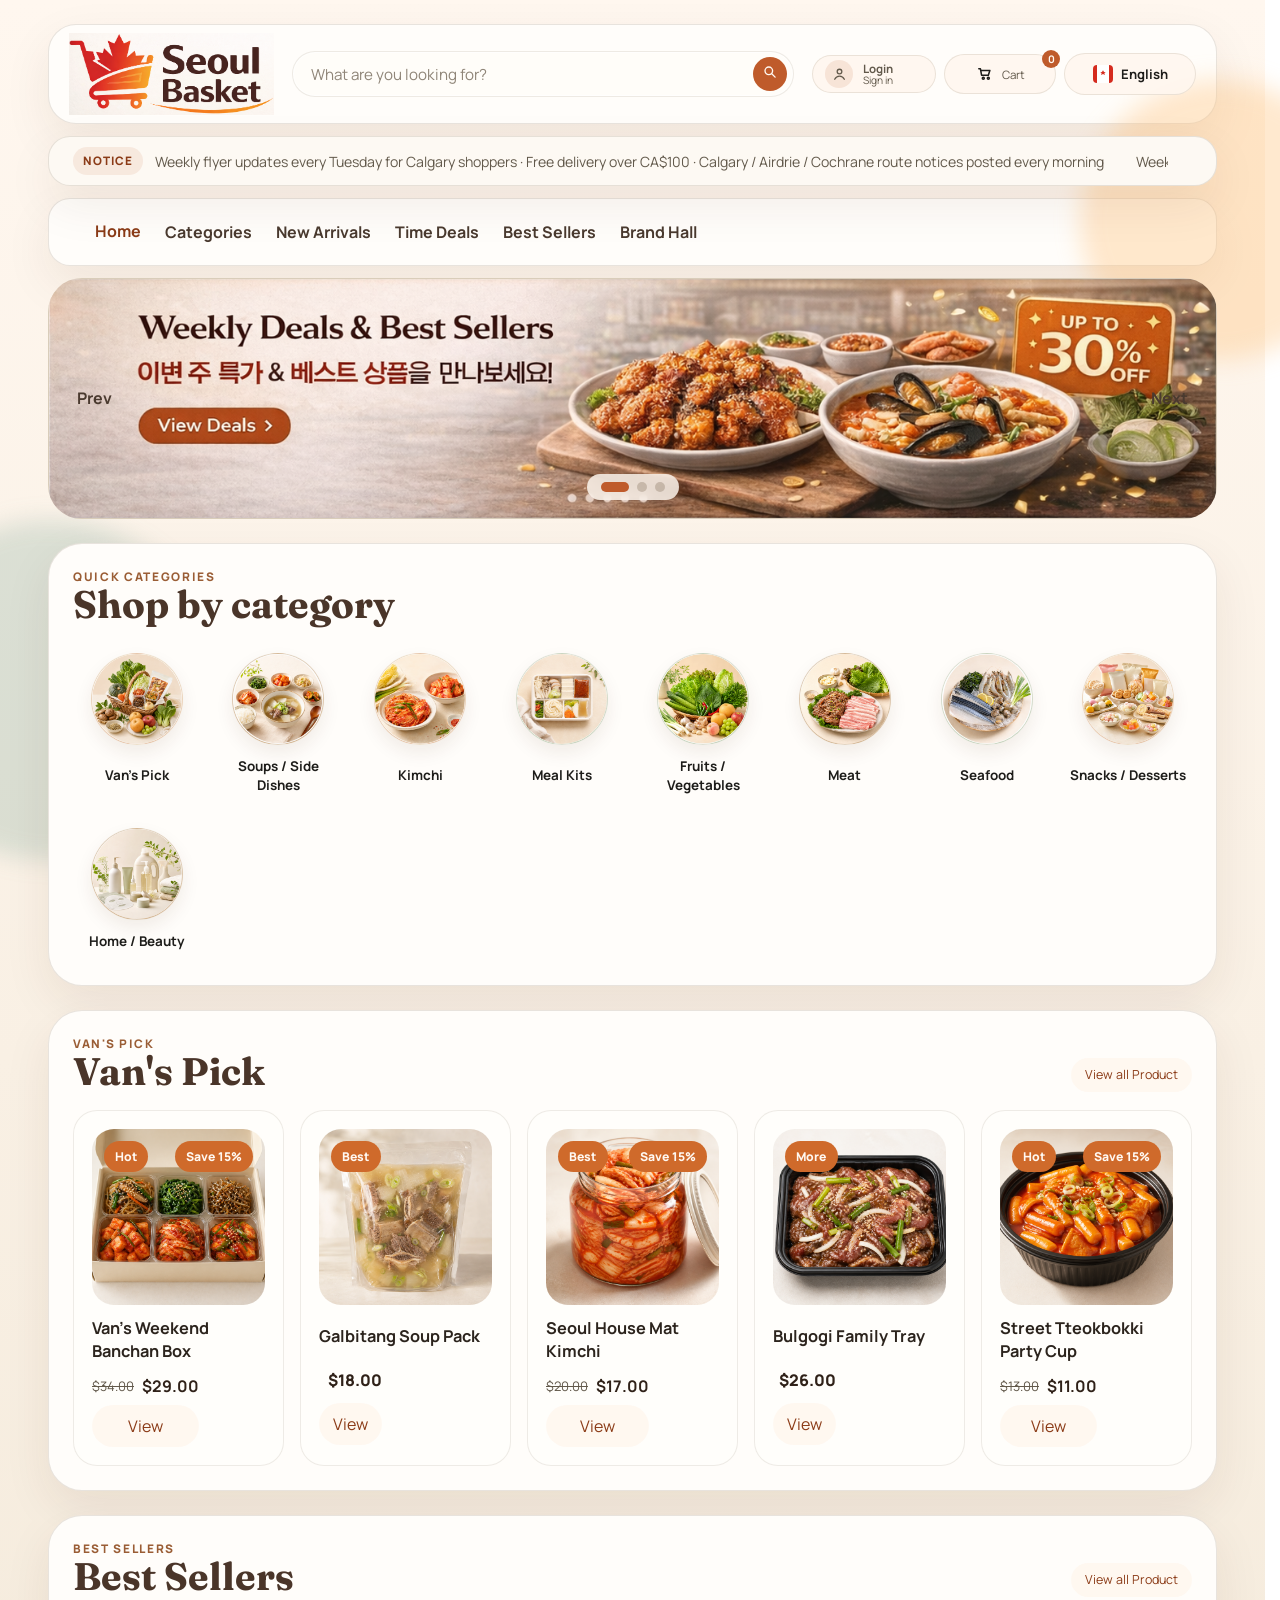
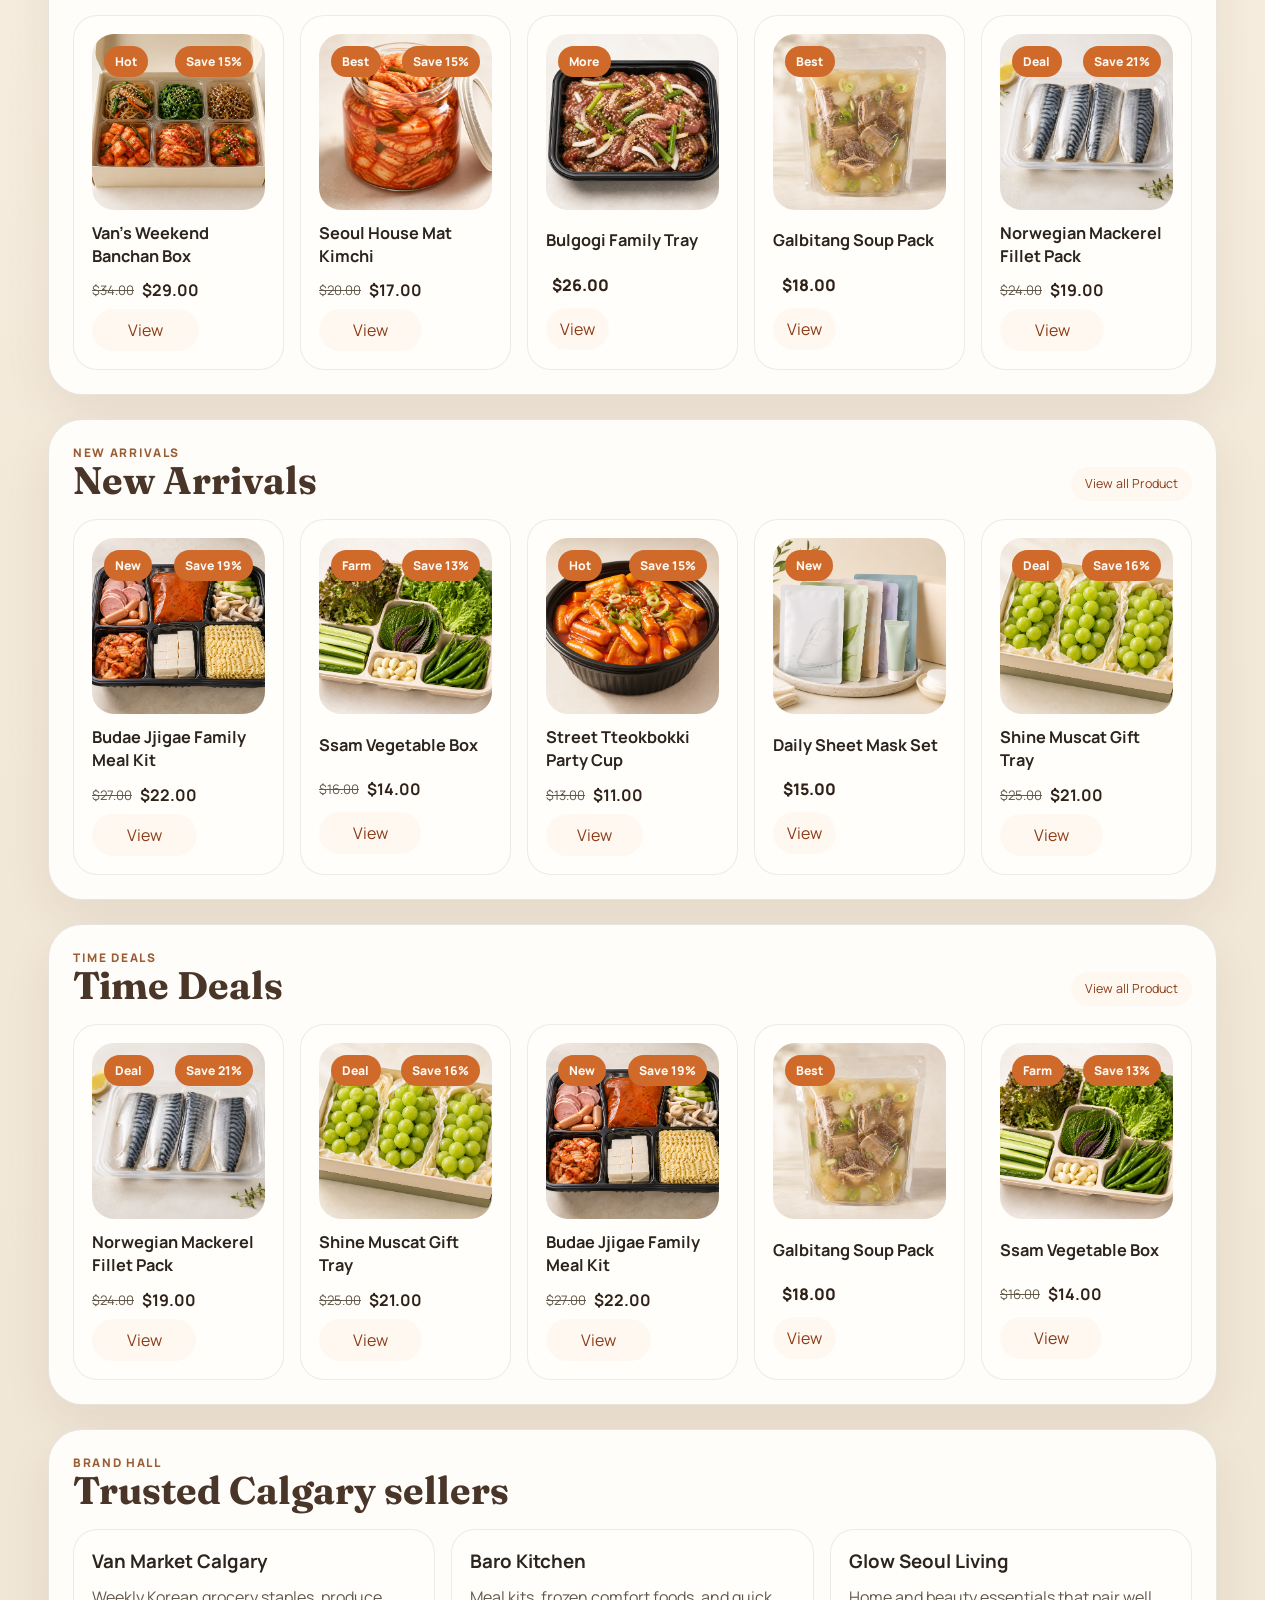
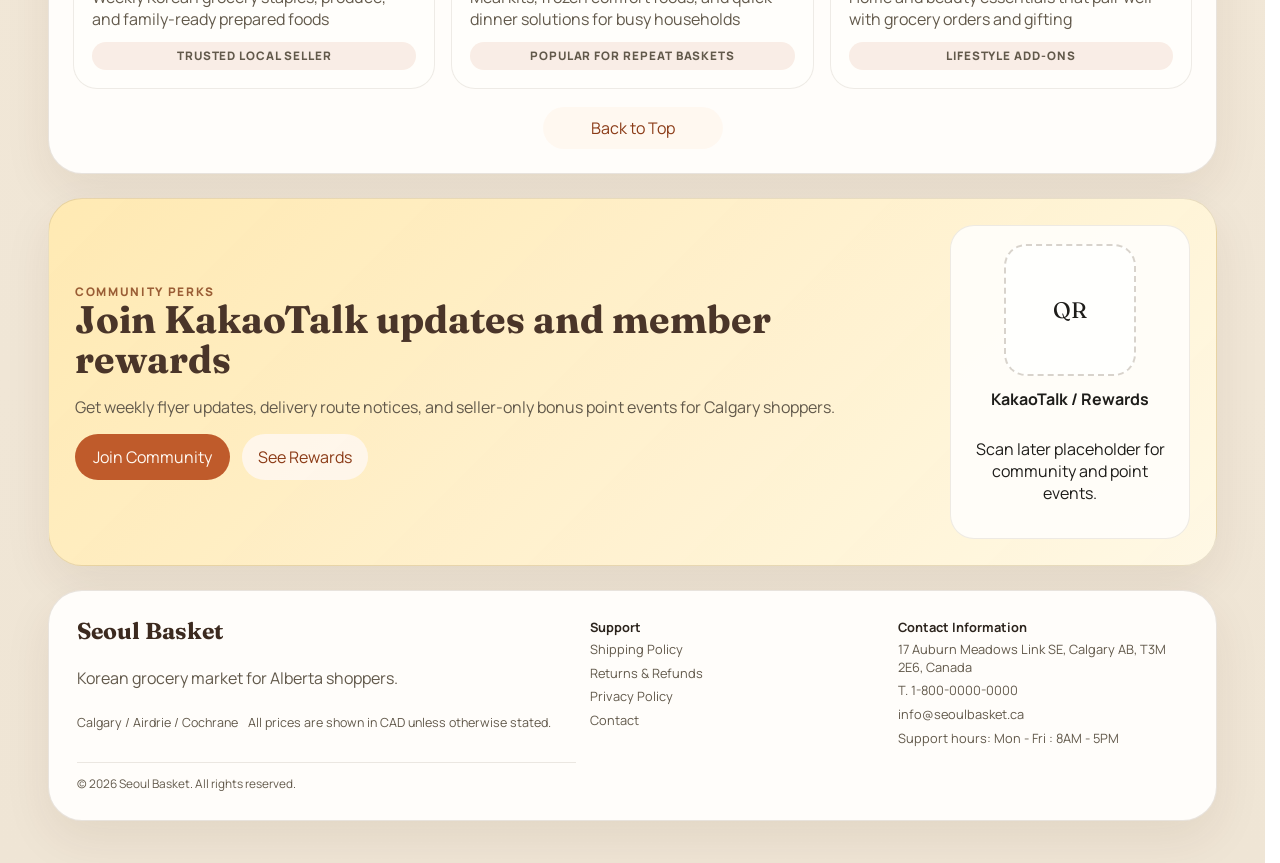
==== commit 9a61c1a1: "Deploying to gh-pages from @ minwookim03-max/ProductforStudy@761c43d14e986c647135e0d8b1f65f4d36d28d1" ====
--- a/index.html
+++ b/index.html
@@ -10,16 +10,16 @@
   <link rel="preconnect" href="https://fonts.googleapis.com" />
   <link rel="preconnect" href="https://fonts.gstatic.com" crossorigin />
   <link href="https://fonts.googleapis.com/css2?family=Fraunces:wght@500;600;700&family=Manrope:wght@400;500;600;700;800&family=Noto+Sans+KR:wght@400;500;700;800&display=swap" rel="stylesheet" />
-  <link href="./style.css?v=__ASSET_VERSION__&local=20260429-product-focus-top" rel="stylesheet" />
+  <link href="./style.css?v=prod-761c43d&local=20260429-product-focus-top" rel="stylesheet" />
 </head>
 <body>
   <script>
-    window.__APP_ASSET_VERSION__ = "__ASSET_VERSION__-20260429-product-focus-top";
+    window.__APP_ASSET_VERSION__ = "prod-761c43d-20260429-product-focus-top";
     window.APP_CONFIG = window.APP_CONFIG || {
       googleMapsApiKey: "AIzaSyC_2SfmU3sIT5PCIeGiH0qcoBTX9tlfQNs"
     };
   </script>
   <div id="root"></div>
-  <script type="module" src="./main.js?v=__ASSET_VERSION__&local=20260429-product-focus-top"></script>
+  <script type="module" src="./main.js?v=prod-761c43d&local=20260429-product-focus-top"></script>
 </body>
 </html>
